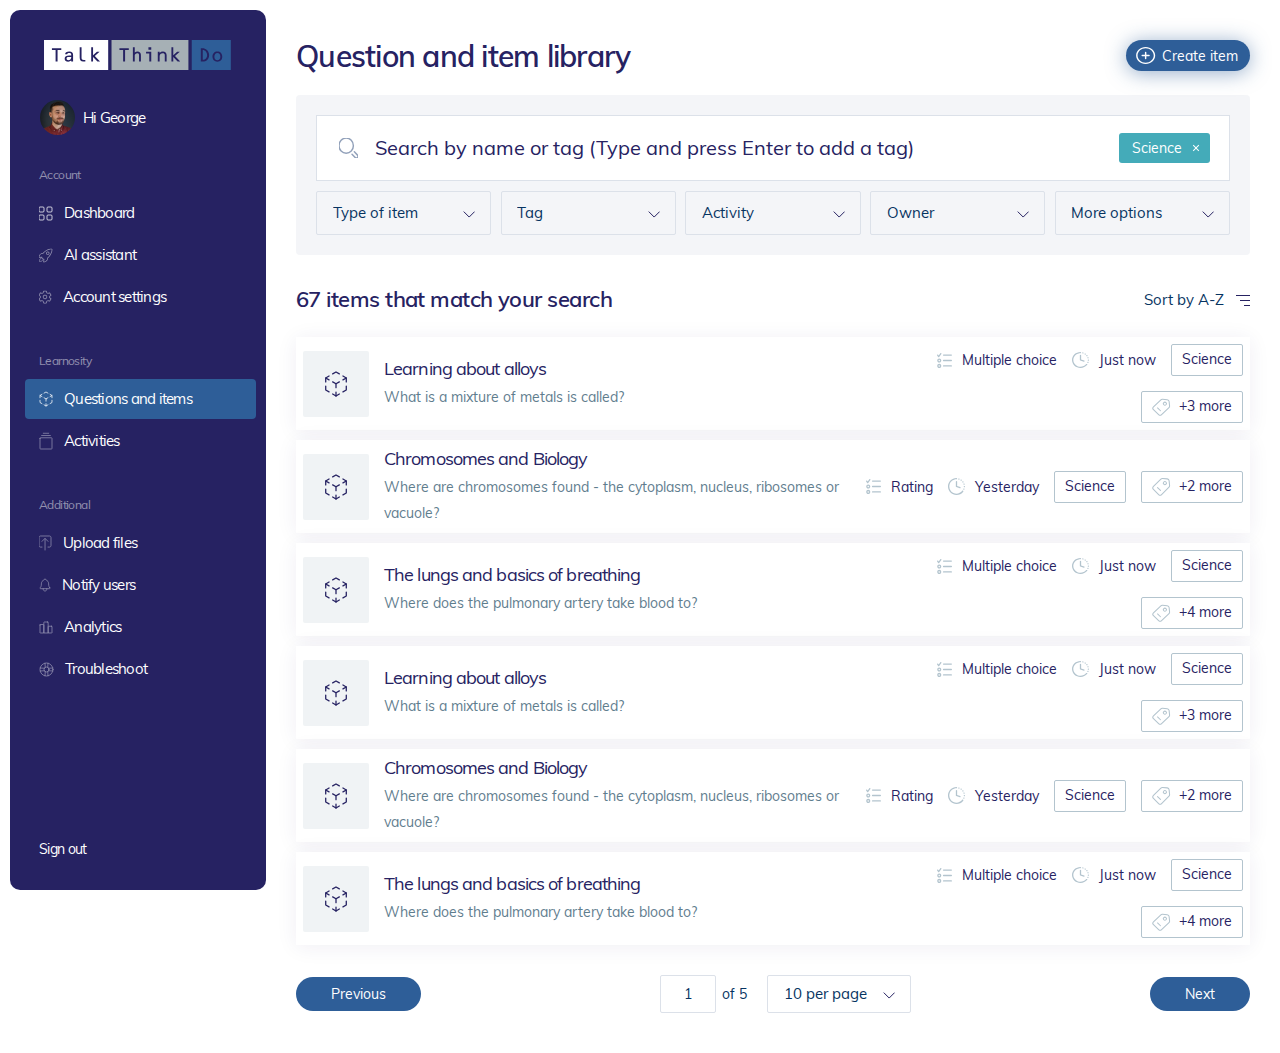
==== QuestionsAndItems.html @ f64b7ac0 "update" ====
<!DOCTYPE html>
<html lang="en">

<head>
  <meta charset="UTF-8">
  <meta name="viewport" content="width=device-width, initial-scale=1.0">
  <title>Talk Think Do</title>

  <link rel="apple-touch-icon" sizes="180x180" href="/img/logo-ttd-line.svg">
  <link rel="icon" type="image/png" sizes="192x192" href="/img/logo-ttd-line.svg">
  <link rel="icon" type="image/png" sizes="32x32" href="/img/logo-ttd-line.svg">
  <link rel="icon" type="image/png" sizes="96x96" href="/img/logo-ttd-line.svg">
  <link rel="icon" type="image/png" sizes="16x16" href="/img/logo-ttd-line.svg">

  <link rel="stylesheet" href="https://cdn.jsdelivr.net/npm/bootstrap-icons@1.11.1/font/bootstrap-icons.css">
  <link rel="stylesheet" href="/fonts/style.css">
  <link rel="stylesheet" href="/css/style.min.css">
</head>

<body>


  <!-- wrapper start  -->
  <div class="wrapper p-10px">
    <!-- flex body wrapper start  -->
    <div>
      <!-- main left items start  -->
      <div class=" w-64 bg-White fixed left-10px top-10px">
        <div class=" navWrapp bg-Primary text-White py-30px  px-15px rounded-10px z-50">
          <!-- logo start  -->
          <div class="logo mb-30px px-15px h-30px">
            <a href="index.html"><img src="/img/logo-ttd-line.svg" alt="logo" class="m-auto text-center w-188px"></a>
          </div>
          <!-- logo  end -->
          <!-- userPro start  -->
          <div class="userPro pb-30px px-15px">
            <a href="" class="flex items-start">
              <img src="/img/img-profile.png" alt="user" class="w-35px h-35px rounded-full self-center">
              <span class="flex-1 self-center ml-2 text-White text-xsm leading-5 tracking-tighter">
                <span>Hi George</span>
              </span>
            </a>
          </div>
          <!-- userPro end  -->
          <!-- common nav start  -->
          <div class="commonNav pb-14  overflow-y-auto -mr-[5px]" id="commonNav">
            <!-- nav single item start  -->
            <div class="pb-8 last:pb-0">
              <h4 class="commonNavTitle">Account</h4>
              <ul>
                <!-- single item start  -->
                <li>
                  <a href="index.html" class="commonNavItem  ">
                    <svg xmlns="http://www.w3.org/2000/svg" class="self-center" width="14" height="15"
                      viewBox="0 0 14 15" fill="none">
                      <g opacity="1">
                        <rect y="1" width="5" height="5" rx="1" stroke="white" stroke-width="0.75" />
                        <rect y="9" width="5" height="5" rx="1" stroke="white" stroke-width="0.75" />
                        <rect x="8" y="1" width="5" height="5" rx="1" stroke="white" stroke-width="0.75" />
                        <rect x="8" y="9" width="5" height="5" rx="1" stroke="white" stroke-width="0.75" />
                      </g>
                    </svg>
                    <span class="commonNavItemText">
                      Dashboard
                    </span>
                  </a>
                </li>
                <!-- single item start  -->
                <!-- single item start  -->
                <li>
                  <a href="" class="commonNavItem">
                    <svg xmlns="http://www.w3.org/2000/svg" width="14" height="15" viewBox="0 0 14 15" fill="none">
                      <g opacity="0.5">
                        <path
                          d="M12.9315 1.17614L12.5642 1.25219L12.566 1.25994L12.9315 1.17614ZM12.8284 1.07011L12.7392 1.43437L12.7424 1.43511L12.8284 1.07011ZM5.07411 4.26564L5.33829 4.53179L5.33929 4.53079L5.07411 4.26564ZM4.04002 5.48792L4.0062 5.8614C4.13945 5.87346 4.26903 5.81362 4.34625 5.70437L4.04002 5.48792ZM2.16872 5.7225L2.01867 5.37882L2.01768 5.37926L2.16872 5.7225ZM0.00366107 9.00872L-0.366361 8.94782L-0.366469 8.94849L0.00366107 9.00872ZM0.30992 9.334L0.348162 9.70705L0.350875 9.70676L0.30992 9.334ZM2.84343 9.05564L3.21841 9.0522C3.21744 8.94622 3.17167 8.8456 3.09241 8.77522C3.01316 8.70485 2.90783 8.67131 2.80247 8.68288L2.84343 9.05564ZM2.8778 9.628L3.25094 9.59045L3.2505 9.58653L2.8778 9.628ZM3.04343 9.97486L3.30871 9.70979L3.30715 9.70825L3.04343 9.97486ZM4.0244 10.9566L4.2912 10.6931L4.28967 10.6916L4.0244 10.9566ZM4.37128 11.1224L4.41288 10.7497L4.40866 10.7493L4.37128 11.1224ZM4.93974 11.1568L5.3125 11.1977C5.32405 11.0924 5.29052 10.9871 5.2202 10.9079C5.14987 10.8286 5.04932 10.7828 4.94339 10.7818L4.93974 11.1568ZM4.66191 13.6902L4.28914 13.6493L4.28881 13.6525L4.66191 13.6902ZM4.98661 13.9964L4.92709 13.6261L4.92675 13.6262L4.98661 13.9964ZM8.27014 11.833L8.61378 11.9831L8.61396 11.9827L8.27014 11.833ZM8.50765 9.9661L8.29153 9.65964C8.18256 9.73648 8.1226 9.86541 8.13403 9.99825L8.50765 9.9661ZM9.73237 8.93116L9.46783 8.66536L9.46625 8.66694L9.73237 8.93116ZM9.71987 6.17601L9.45462 5.91092L9.45431 5.91123L9.71987 6.17601ZM13.2987 1.1001C13.2583 0.905032 13.1085 0.750859 12.9144 0.70511L12.7424 1.43511C12.6523 1.4139 12.583 1.34244 12.5643 1.25218L13.2987 1.1001ZM12.9175 0.705865C12.4202 0.584122 11.7972 0.607402 11.1337 0.725267C10.4634 0.844325 9.72188 1.06534 8.97297 1.36527C7.47924 1.96349 5.91832 2.891 4.80894 4.00048L5.33929 4.53079C6.35903 3.51096 7.82553 2.63272 9.25181 2.06151C9.9629 1.77673 10.6545 1.57211 11.2648 1.46371C11.8818 1.35412 12.3869 1.34811 12.7392 1.43436L12.9175 0.705865ZM4.80993 3.99949C4.41504 4.39146 4.05497 4.81706 3.73379 5.27148L4.34625 5.70437C4.64234 5.28545 4.97427 4.89311 5.33829 4.53178L4.80993 3.99949ZM4.07384 5.11445C3.38206 5.05181 2.65603 5.10056 2.01867 5.37882L2.31877 6.06617C2.79895 5.85652 3.38545 5.80519 4.0062 5.8614L4.07384 5.11445ZM2.01768 5.37926C1.1259 5.77169 0.562373 6.47594 0.209099 7.16248C-0.143483 7.84767 -0.298857 8.53769 -0.366361 8.94782L0.373683 9.06962C0.434307 8.70129 0.572535 8.09536 0.875987 7.50564C1.17875 6.91727 1.63368 6.36765 2.31976 6.06573L2.01768 5.37926ZM-0.366469 8.94849C-0.399266 9.15001 -0.336469 9.35538 -0.196462 9.50408L0.349591 8.98996C0.369547 9.01115 0.378447 9.04036 0.373791 9.06896L-0.366469 8.94849ZM-0.196462 9.50408C-0.0564367 9.6528 0.144877 9.72788 0.348161 9.70704L0.271678 8.96095C0.300822 8.95797 0.329616 8.96874 0.349591 8.98996L-0.196462 9.50408ZM0.350875 9.70676L2.88438 9.4284L2.80247 8.68288L0.268964 8.96124L0.350875 9.70676ZM2.46844 9.05907C2.47031 9.26303 2.48255 9.46676 2.5051 9.66947L3.2505 9.58653C3.23076 9.40908 3.22005 9.23074 3.21841 9.0522L2.46844 9.05907ZM2.50469 9.66555C2.52664 9.88364 2.62387 10.0873 2.77972 10.2415L3.30715 9.70825C3.27532 9.67677 3.25541 9.63512 3.25092 9.59045L2.50469 9.66555ZM2.77816 10.2399L3.75912 11.2217L4.28967 10.6916L3.30871 9.7098L2.77816 10.2399ZM3.7576 11.2201C3.91177 11.3762 4.11558 11.4737 4.3339 11.4955L4.40866 10.7493C4.36422 10.7448 4.32267 10.725 4.2912 10.6931L3.7576 11.2201ZM4.32968 11.4951C4.53107 11.5176 4.73346 11.5298 4.93608 11.5318L4.94339 10.7818C4.76612 10.7801 4.58906 10.7694 4.41288 10.7497L4.32968 11.4951ZM4.56697 11.1159L4.28915 13.6493L5.03468 13.7311L5.3125 11.1977L4.56697 11.1159ZM4.28881 13.6525C4.26832 13.8553 4.3432 14.0563 4.49159 14.1962L5.00614 13.6506C5.02731 13.6705 5.03792 13.6991 5.03502 13.7279L4.28881 13.6525ZM4.49159 14.1962C4.63999 14.3361 4.84504 14.3992 5.04648 14.3666L4.92675 13.6262C4.95562 13.6215 4.98496 13.6306 5.00614 13.6506L4.49159 14.1962ZM5.04614 14.3666C5.45698 14.3006 6.14775 14.1458 6.83307 13.7933C7.51975 13.4401 8.22375 12.876 8.61378 11.9831L7.9265 11.6829C7.62682 12.3689 7.07813 12.8239 6.49001 13.1264C5.90053 13.4296 5.29439 13.5671 4.92709 13.6261L5.04614 14.3666ZM8.61396 11.9827C8.8917 11.3448 8.9405 10.6223 8.88127 9.93395L8.13403 9.99825C8.1873 10.6173 8.13609 11.2015 7.92632 11.6833L8.61396 11.9827ZM8.72377 10.2726C9.17923 9.95135 9.60576 9.59092 9.99848 9.19537L9.46625 8.66694C9.10433 9.03148 8.71125 9.36364 8.29153 9.65964L8.72377 10.2726ZM9.9969 9.19695C11.1096 8.08957 12.0367 6.55054 12.6347 5.06578C12.9344 4.32152 13.155 3.58207 13.2742 2.90726C13.3923 2.23777 13.4151 1.60714 13.297 1.09234L12.566 1.25994C12.6527 1.63792 12.645 2.15722 12.5356 2.77688C12.4271 3.39122 12.2231 4.08015 11.939 4.7856C11.3692 6.20025 10.4921 7.64594 9.46783 8.66536L9.9969 9.19695ZM8.09818 5.91092C7.82368 5.63625 7.74146 5.223 7.89004 4.86393L7.19703 4.57716C6.93257 5.21626 7.0788 5.9519 7.5677 6.44109L8.09818 5.91092ZM7.89004 4.86393C8.03861 4.50491 8.38852 4.27104 8.7764 4.27104V3.52104C8.0848 3.52104 7.46152 3.93802 7.19703 4.57716L7.89004 4.86393ZM8.7764 4.27104C9.16429 4.27104 9.5142 4.50491 9.66276 4.86393L10.3558 4.57716C10.0913 3.93802 9.46801 3.52104 8.7764 3.52104V4.27104ZM9.66276 4.86393C9.81135 5.223 9.72913 5.63625 9.45462 5.91092L9.98511 6.44109C10.474 5.9519 10.6202 5.21626 10.3558 4.57716L9.66276 4.86393ZM9.45431 5.91123C9.2746 6.09147 9.03069 6.19271 8.7764 6.19271V6.94271C9.23008 6.94271 9.66506 6.76209 9.98542 6.44078L9.45431 5.91123ZM8.7764 6.19271C8.52212 6.19271 8.27821 6.09147 8.09849 5.91123L7.56739 6.44078C7.88775 6.76209 8.32273 6.94271 8.7764 6.94271V6.19271Z"
                          fill="white" />
                        <path
                          d="M1.92629 10.5024C1.61475 10.5407 1.32493 10.6821 1.10283 10.904C0.552189 11.457 0.5 13.505 0.5 13.505C0.5 13.505 2.54756 13.4528 3.09851 12.901C3.3212 12.6791 3.46267 12.3886 3.50008 12.0763"
                          stroke="white" stroke-width="0.75" stroke-linecap="round" stroke-linejoin="round" />
                      </g>
                    </svg>
                    <span class="commonNavItemText">
                      AI assistant
                    </span>
                  </a>
                </li>
                <!-- single item start  -->
                <!-- single item start  -->
                <li>
                  <a href="" class="commonNavItem">
                    <svg xmlns="http://www.w3.org/2000/svg" width="13" height="14" viewBox="0 0 13 14" fill="none">
                      <g opacity="0.5">
                        <path
                          d="M7.83708 6.82364L8.21016 6.78574L8.21009 6.7851L7.83708 6.82364ZM10.6263 7L11.0013 7.00227V7H10.6263ZM10.5822 7.5829L10.2111 7.52869C10.1914 7.66355 10.2464 7.79848 10.3548 7.88111L10.5822 7.5829ZM11.8862 8.5771L12.1216 8.28499L12.1136 8.27889L11.8862 8.5771ZM11.9569 8.96262L11.6349 8.77033L11.6346 8.77096L11.9569 8.96262ZM10.7232 11.0374L11.0434 11.2327L11.0455 11.229L10.7232 11.0374ZM10.3442 11.1661L10.2075 11.5153L10.2142 11.5178L10.3442 11.1661ZM9.04911 10.6592L9.18579 10.31L9.18446 10.3094L9.04911 10.6592ZM8.61155 10.7082L8.82014 11.0199L8.82185 11.0187L8.61155 10.7082ZM7.99024 11.0598L7.8304 10.7206L7.83006 10.7207L7.99024 11.0598ZM7.73584 11.4002L8.10698 11.4538L8.10706 11.4533L7.73584 11.4002ZM7.54172 12.7429L7.91102 12.8093L7.91286 12.7966L7.54172 12.7429ZM7.23366 13L7.23366 13.3751L7.24138 13.3749L7.23366 13ZM4.76634 13L4.76003 13.375H4.76634V13ZM4.45799 12.7513L4.08685 12.805C4.08801 12.813 4.08944 12.821 4.09112 12.8289L4.45799 12.7513ZM4.26416 11.4106L4.63531 11.3569L4.63511 11.3556L4.26416 11.4106ZM4.00456 11.0679L3.84527 11.4074L3.84712 11.4083L4.00456 11.0679ZM3.38557 10.7155L3.59631 10.4053L3.59565 10.4049L3.38557 10.7155ZM2.94974 10.6676L2.81316 10.3183L2.81309 10.3184L2.94974 10.6676ZM1.65492 11.1742L1.78512 11.5259L1.79157 11.5234L1.65492 11.1742ZM1.27591 11.0458L0.953563 11.2375L0.955965 11.2414L1.27591 11.0458ZM0.0422502 8.97103L0.364576 8.77937L0.364045 8.77848L0.0422502 8.97103ZM0.112918 8.58551L-0.114662 8.28731L-0.122135 8.29332L0.112918 8.58551ZM1.21505 7.74439L1.44256 8.0425L1.44414 8.04128L1.21505 7.74439ZM1.38812 7.34963L1.01457 7.3828L1.01487 7.38589L1.38812 7.34963ZM1.38812 6.6529L1.7615 6.68773L1.7617 6.68543L1.38812 6.6529ZM1.21303 6.26206L0.985451 6.5601L0.985706 6.5603L1.21303 6.26206ZM0.111476 5.42093L-0.126791 5.71082L-0.116105 5.71898L0.111476 5.42093ZM0.0431155 5.03738L0.365106 5.2296L0.36544 5.22904L0.0431155 5.03738ZM1.27678 2.96262L0.956635 2.76729L0.954453 2.77096L1.27678 2.96262ZM1.65579 2.83393L1.7925 2.48466L1.7858 2.48218L1.65579 2.83393ZM2.95089 3.34084L2.81421 3.69005L2.81554 3.69056L2.95089 3.34084ZM3.38845 3.29178L3.17986 2.98014L3.17815 2.9813L3.38845 3.29178ZM4.00976 2.94019L4.1696 3.27942L4.16994 3.27925L4.00976 2.94019ZM4.26416 2.59981L3.89302 2.54616L3.89294 2.54668L4.26416 2.59981ZM4.45828 1.2571L4.08898 1.1907L4.08714 1.20345L4.45828 1.2571ZM4.76634 1L4.76634 0.624921L4.75862 0.625079L4.76634 1ZM7.23366 1L7.23997 0.625H7.23366V1ZM7.54201 1.24869L7.91315 1.19504C7.91199 1.187 7.91056 1.179 7.90888 1.17106L7.54201 1.24869ZM7.73584 2.58944L7.36469 2.6431L7.36489 2.64439L7.73584 2.58944ZM7.99544 2.93206L8.15473 2.59256L8.15288 2.59171L7.99544 2.93206ZM8.61443 3.28449L8.40369 3.59467L8.40435 3.59511L8.61443 3.28449ZM9.05026 3.33243L9.18684 3.68167L9.18691 3.68165L9.05026 3.33243ZM10.3451 2.82579L10.2149 2.47405L10.2084 2.47658L10.3451 2.82579ZM10.7241 2.95421L11.0464 2.76254L11.044 2.75861L10.7241 2.95421ZM11.9577 5.02897L11.6354 5.22063L11.636 5.22152L11.9577 5.02897ZM11.8871 5.41449L12.1147 5.71269L12.1221 5.70668L11.8871 5.41449ZM10.7849 6.25561L10.5574 5.9575L10.557 5.95788L10.7849 6.25561ZM10.6104 6.65037L10.9842 6.61972L10.9838 6.61499L10.6104 6.65037ZM6.21726 4.84102C5.29021 4.75202 4.39826 5.23821 3.99414 6.06847L4.6685 6.3967C4.93142 5.85653 5.52051 5.52758 6.14559 5.58758L6.21726 4.84102ZM3.99414 6.06847C3.58888 6.90107 3.76721 7.89029 4.43328 8.53773L4.95604 7.99993C4.51924 7.57535 4.40671 6.93453 4.6685 6.3967L3.99414 6.06847ZM4.43328 8.53773C5.09717 9.18305 6.10214 9.35088 6.94618 8.96271L6.63281 8.28132C6.067 8.54153 5.39502 8.42663 4.95604 7.99993L4.43328 8.53773ZM6.94618 8.96271C7.79213 8.57366 8.30352 7.70458 8.21016 6.78574L7.464 6.86155C7.52394 7.45144 7.19672 8.02198 6.63281 8.28132L6.94618 8.96271ZM8.21009 6.7851C8.10309 5.74954 7.26341 4.94315 6.21787 4.84107L6.14499 5.58752C6.85023 5.65638 7.39522 6.19593 7.46407 6.86219L8.21009 6.7851ZM10.2513 6.99773C10.2502 7.17539 10.2368 7.35277 10.2111 7.52869L10.9532 7.6371C10.984 7.4268 11 7.2147 11.0013 7.00227L10.2513 6.99773ZM10.3548 7.88111L11.6589 8.87532L12.1136 8.27889L10.8095 7.28468L10.3548 7.88111ZM11.6509 8.86911C11.6248 8.84807 11.6141 8.80516 11.6349 8.77033L12.2788 9.15491C12.4526 8.86401 12.3821 8.49509 12.1215 8.2851L11.6509 8.86911ZM11.6346 8.77096L10.4009 10.8457L11.0455 11.229L12.2792 9.15427L11.6346 8.77096ZM10.4031 10.8421C10.4215 10.8119 10.4521 10.8062 10.4742 10.8143L10.2142 11.5178C10.5197 11.6307 10.8702 11.5164 11.0433 11.2327L10.4031 10.8421ZM10.4809 10.8169L9.18579 10.31L8.91243 11.0084L10.2075 11.5153L10.4809 10.8169ZM9.18446 10.3094C8.92544 10.2092 8.63181 10.2416 8.40124 10.3977L8.82185 11.0187C8.8475 11.0013 8.88264 10.9968 8.91376 11.0089L9.18446 10.3094ZM8.40295 10.3966C8.2209 10.5185 8.0295 10.6268 7.8304 10.7206L8.15008 11.399C8.38289 11.2893 8.60689 11.1626 8.82014 11.0199L8.40295 10.3966ZM7.83006 10.7207C7.5814 10.8382 7.40408 11.0714 7.36462 11.3471L8.10706 11.4533C8.10985 11.4338 8.12334 11.4117 8.15043 11.3989L7.83006 10.7207ZM7.3647 11.3465L7.17058 12.6892L7.91286 12.7966L8.10698 11.4538L7.3647 11.3465ZM7.17264 12.6765C7.17923 12.6399 7.2074 12.6255 7.22595 12.6251L7.24138 13.3749C7.56532 13.3683 7.85162 13.1384 7.9108 12.8093L7.17264 12.6765ZM7.23366 12.625H4.76634V13.375H7.23366V12.625ZM4.77264 12.6251C4.79048 12.6254 4.81748 12.6387 4.82487 12.6737L4.09112 12.8289C4.15896 13.1495 4.4422 13.3696 4.76003 13.3749L4.77264 12.6251ZM4.82914 12.6977L4.6353 11.3569L3.89302 11.4642L4.08685 12.805L4.82914 12.6977ZM4.63511 11.3556C4.59398 11.0779 4.41361 10.844 4.16201 10.7276L3.84712 11.4083C3.87563 11.4215 3.89013 11.4447 3.89321 11.4655L4.63511 11.3556ZM4.16385 10.7285C3.96599 10.6356 3.7762 10.5276 3.59631 10.4053L3.17483 11.0257C3.38755 11.1702 3.61176 11.2979 3.84528 11.4074L4.16385 10.7285ZM3.59565 10.4049C3.36516 10.249 3.07162 10.2173 2.81316 10.3183L3.08631 11.0168C3.11647 11.005 3.15062 11.0093 3.17549 11.0261L3.59565 10.4049ZM2.81309 10.3184L1.51828 10.825L1.79157 11.5234L3.08638 11.0168L2.81309 10.3184ZM1.52475 10.8225C1.54682 10.8144 1.57743 10.82 1.59586 10.8502L0.955965 11.2414C1.12926 11.5249 1.47972 11.6389 1.7851 11.5259L1.52475 10.8225ZM1.59824 10.8541L0.364575 8.77937L-0.280075 9.16268L0.953588 11.2374L1.59824 10.8541ZM0.364045 8.77848C0.38497 8.81346 0.374228 8.85658 0.347972 8.8777L-0.122135 8.29332C-0.383131 8.50328 -0.453661 8.87257 -0.279544 9.16357L0.364045 8.77848ZM0.340424 8.88362L1.44256 8.0425L0.987546 7.44629L-0.114588 8.28741L0.340424 8.88362ZM1.44414 8.04128C1.66682 7.86946 1.78883 7.59611 1.76136 7.31336L1.01487 7.38589C1.01686 7.40629 1.00864 7.43001 0.985966 7.4475L1.44414 8.04128ZM1.76165 7.31645C1.752 7.20789 1.74639 7.10261 1.74639 6.99916H0.996387C0.996387 7.12954 1.00346 7.25753 1.01459 7.3828L1.76165 7.31645ZM1.74639 6.99916C1.74639 6.89526 1.75177 6.79201 1.76149 6.68773L1.01474 6.61806C1.00312 6.74257 0.996387 6.86923 0.996387 6.99916H1.74639ZM1.7617 6.68543C1.78621 6.40402 1.66275 6.13333 1.44036 5.96381L0.985706 6.5603C1.00808 6.57735 1.01626 6.6005 1.01453 6.62037L1.7617 6.68543ZM1.44061 5.96401L0.339057 5.12289L-0.116105 5.71898L0.985451 6.5601L1.44061 5.96401ZM0.349591 5.13123C0.375418 5.15246 0.385706 5.19509 0.365105 5.2296L-0.278874 4.84517C-0.451175 5.13379 -0.383269 5.4997 -0.126638 5.71064L0.349591 5.13123ZM0.36544 5.22904L1.5991 3.15427L0.954453 2.77096L-0.279209 4.84573L0.36544 5.22904ZM1.5969 3.15793C1.57848 3.18812 1.54785 3.19383 1.52578 3.18567L1.7858 2.48218C1.48028 2.36926 1.12976 2.48358 0.956656 2.7673L1.5969 3.15793ZM1.51911 3.18313L2.81421 3.69004L3.08757 2.99164L1.79247 2.48472L1.51911 3.18313ZM2.81554 3.69056C3.07456 3.79081 3.36819 3.75844 3.59876 3.60225L3.17815 2.9813C3.1525 2.99867 3.11736 3.00316 3.08624 2.99112L2.81554 3.69056ZM3.59705 3.60341C3.7791 3.48154 3.9705 3.37323 4.1696 3.27942L3.84992 2.60096C3.61711 2.71065 3.39311 2.8374 3.17986 2.98014L3.59705 3.60341ZM4.16994 3.27925C4.4186 3.16178 4.59592 2.92862 4.63538 2.65294L3.89294 2.54668C3.89015 2.56618 3.87666 2.58832 3.84957 2.60112L4.16994 3.27925ZM4.6353 2.65347L4.82942 1.31076L4.08714 1.20345L3.89302 2.54616L4.6353 2.65347ZM4.82736 1.32346C4.82077 1.36012 4.7926 1.37454 4.77405 1.37492L4.75862 0.625079C4.43468 0.631747 4.14838 0.861608 4.0892 1.19074L4.82736 1.32346ZM4.76634 1.375H7.23366V0.625H4.76634V1.375ZM7.22736 1.37495C7.20952 1.37465 7.18252 1.36125 7.17513 1.32632L7.90888 1.17106C7.84104 0.850463 7.5578 0.630398 7.23997 0.625053L7.22736 1.37495ZM7.17086 1.30235L7.3647 2.6431L8.10698 2.53578L7.91315 1.19504L7.17086 1.30235ZM7.36489 2.64439C7.40602 2.92208 7.58639 3.15601 7.83799 3.2724L8.15288 2.59171C8.12437 2.57852 8.10987 2.55527 8.10679 2.53449L7.36489 2.64439ZM7.83615 3.27154C8.03401 3.36438 8.2238 3.47245 8.40369 3.59467L8.82517 2.9743C8.61245 2.82978 8.38824 2.70213 8.15472 2.59257L7.83615 3.27154ZM8.40435 3.59511C8.63484 3.751 8.92839 3.78275 9.18684 3.68167L8.91369 2.98319C8.88353 2.99498 8.84938 2.99068 8.82451 2.97386L8.40435 3.59511ZM9.18691 3.68165L10.4817 3.17501L10.2084 2.47658L8.91362 2.98321L9.18691 3.68165ZM10.4753 3.17748C10.4532 3.18564 10.4226 3.17995 10.4041 3.1498L11.044 2.75861C10.8707 2.47514 10.5203 2.36108 10.2149 2.47411L10.4753 3.17748ZM10.4018 3.14586L11.6354 5.22063L12.2801 4.83732L11.0464 2.76255L10.4018 3.14586ZM11.636 5.22152C11.615 5.18655 11.6258 5.14342 11.652 5.1223L12.1221 5.70668C12.3831 5.49672 12.4537 5.12742 12.2795 4.83643L11.636 5.22152ZM11.6596 5.11638L10.5574 5.9575L11.0125 6.55371L12.1146 5.71259L11.6596 5.11638ZM10.557 5.95788C10.3333 6.12912 10.2103 6.40253 10.2371 6.68576L10.9838 6.61499C10.9818 6.59456 10.9901 6.5708 11.0129 6.55334L10.557 5.95788ZM10.2367 6.68102C10.2457 6.79051 10.2513 6.89639 10.2513 7H11.0013C11.0013 6.86978 10.9942 6.74239 10.9842 6.61973L10.2367 6.68102Z"
                          fill="white" />
                      </g>
                    </svg>
                    <span class="commonNavItemText">
                      Account settings
                    </span>
                  </a>
                </li>
                <!-- single item start  -->

              </ul>
            </div>
            <!-- nav single item end -->
            <!-- nav single item start  -->
            <div class="pb-8 last:pb-0">
              <h4 class="commonNavTitle">Learnosity</h4>
              <ul>
                <!-- single item start  -->
                <li>
                  <a href="QuestionsAndItems.html" class="commonNavItem active">
                    <svg xmlns="http://www.w3.org/2000/svg" width="14" height="16" viewBox="0 0 14 16" fill="none">
                      <g opacity="0.5">
                        <path d="M2.95 3.32495L1 4.48741V6.76177" stroke="white" stroke-width="0.75"
                          stroke-linecap="round" stroke-linejoin="round" />
                        <path d="M1 9.23828V11.5126L2.95 12.6246" stroke="white" stroke-width="0.75"
                          stroke-linecap="round" stroke-linejoin="round" />
                        <path d="M5.0498 13.8376L6.9998 15.0001L8.9498 13.8376" stroke="white" stroke-width="0.75"
                          stroke-linecap="round" stroke-linejoin="round" />
                        <path d="M11.0498 12.6246L12.9998 11.5126V9.23828" stroke="white" stroke-width="0.75"
                          stroke-linecap="round" stroke-linejoin="round" />
                        <path d="M12.9998 6.76177V4.48741L11.0498 3.32495" stroke="white" stroke-width="0.75"
                          stroke-linecap="round" stroke-linejoin="round" />
                        <path d="M8.9498 2.11191L6.9998 1L5.0498 2.11191" stroke="white" stroke-width="0.75"
                          stroke-linecap="round" stroke-linejoin="round" />
                        <path d="M7 15V12.7256" stroke="white" stroke-width="0.75" stroke-linecap="round"
                          stroke-linejoin="round" />
                        <path d="M7 10.148V7.87363L8.95 6.76172" stroke="white" stroke-width="0.75"
                          stroke-linecap="round" stroke-linejoin="round" />
                        <path d="M11.0498 5.59922L12.9998 4.4873" stroke="white" stroke-width="0.75"
                          stroke-linecap="round" stroke-linejoin="round" />
                        <path d="M6.9998 7.87363L5.0498 6.76172" stroke="white" stroke-width="0.75"
                          stroke-linecap="round" stroke-linejoin="round" />
                        <path d="M2.95 5.59922L1 4.4873" stroke="white" stroke-width="0.75" stroke-linecap="round"
                          stroke-linejoin="round" />
                      </g>
                    </svg>
                    <span class="commonNavItemText">
                      Questions and items
                    </span>
                  </a>
                </li>
                <!-- single item start  -->
                <!-- single item start  -->
                <li>
                  <a href="" class="commonNavItem">
                    <svg xmlns="http://www.w3.org/2000/svg" width="14" height="18" viewBox="0 0 14 18" fill="none">
                      <g opacity="0.5">
                        <path d="M4.27246 1.2807H9.72701" stroke="white" stroke-width="0.75" stroke-linecap="round" />
                        <path d="M2.63672 3.52631H11.364" stroke="white" stroke-width="0.75" stroke-linecap="round" />
                        <path fill-rule="evenodd" clip-rule="evenodd"
                          d="M1 6.31743C1 6.01618 1.24421 5.77197 1.54545 5.77197H12.4545C12.7558 5.77197 13 6.01618 13 6.31743V16.4546C13 16.7558 12.7558 17 12.4545 17H1.54545C1.24421 17 1 16.7558 1 16.4546L1 6.31743Z"
                          stroke="white" stroke-width="0.75" stroke-linecap="round" />
                      </g>
                    </svg>
                    <span class="commonNavItemText">
                      Activities
                    </span>
                  </a>
                </li>
                <!-- single item start  -->


              </ul>
            </div>
            <!-- nav single item end -->
            <!-- nav single item start  -->
            <div class="pb-8 last:pb-0">
              <h4 class="commonNavTitle">Additional</h4>
              <ul>
                <!-- single item start  -->
                <li>
                  <a href="" class="commonNavItem">
                    <svg xmlns="http://www.w3.org/2000/svg" width="13" height="16" viewBox="0 0 13 16" fill="none">
                      <g opacity="0.5">
                        <path
                          d="M3 12.0769H1.5C0.671573 12.0769 0 11.3881 0 10.5384L0 2.53844C0 1.68877 0.671573 0.999981 1.5 0.999981H10.5C11.3284 0.999981 12 1.68877 12 2.53844V10.5384C12 11.3881 11.3284 12.0769 10.5 12.0769H9"
                          stroke="white" stroke-width="0.75" stroke-linecap="round" stroke-linejoin="round" />
                        <path d="M9 6.38452L6 3.3076L3 6.38452" stroke="white" stroke-width="0.75"
                          stroke-linecap="round" stroke-linejoin="round" />
                        <path d="M6.03145 15L6.03145 3.92308" stroke="white" stroke-width="0.75" stroke-linecap="round"
                          stroke-linejoin="round" />
                      </g>
                    </svg>
                    <span class="commonNavItemText">
                      Upload files
                    </span>
                  </a>
                </li>
                <!-- single item start  -->
                <!-- single item start  -->
                <li>
                  <a href="" class="commonNavItem">
                    <svg xmlns="http://www.w3.org/2000/svg" width="12" height="14" viewBox="0 0 12 14" fill="none">
                      <g opacity="0.5">
                        <path fill-rule="evenodd" clip-rule="evenodd"
                          d="M10.8735 9.75279C10.1446 8.84615 9.62993 8.38462 9.62993 5.8851C9.62993 3.59615 8.47977 2.78067 7.53313 2.38462C7.40738 2.33212 7.28902 2.21154 7.2507 2.08029C7.08465 1.50596 6.61913 1 6.00034 1C5.38155 1 4.91575 1.50625 4.7514 2.08087C4.71308 2.21356 4.59471 2.33212 4.46897 2.38462C3.52119 2.78125 2.37217 3.59385 2.37217 5.8851C2.37075 8.38462 1.85613 8.84615 1.1272 9.75279C0.825182 10.1284 1.08973 10.6923 1.61798 10.6923H10.3855C10.9109 10.6923 11.1738 10.1266 10.8735 9.75279Z"
                          stroke="white" stroke-width="0.75" stroke-linecap="round" stroke-linejoin="round" />
                        <path
                          d="M7.81688 10.6924V11.1539C7.81688 12.1735 7.00354 13.0001 6.00024 13.0001C4.99693 13.0001 4.18359 12.1735 4.18359 11.1539V10.6924"
                          stroke="white" stroke-width="0.75" stroke-linecap="round" stroke-linejoin="round" />
                      </g>
                    </svg>
                    <span class="commonNavItemText">
                      Notify users
                    </span>
                  </a>
                </li>
                <!-- single item start  -->
                <!-- single item start  -->
                <li>
                  <a href="" class="commonNavItem">
                    <svg xmlns="http://www.w3.org/2000/svg" width="14" height="13" viewBox="0 0 14 13" fill="none">
                      <g opacity="0.5">
                        <path fill-rule="evenodd" clip-rule="evenodd"
                          d="M1 3.96165V11.7886C1 11.9054 1.09594 12.0001 1.21429 12.0001H4.85714V3.96165C4.85714 3.72799 4.66526 3.53857 4.42857 3.53857H1.42857C1.19188 3.53857 1 3.72799 1 3.96165Z"
                          stroke="white" stroke-width="0.75" stroke-linecap="round" stroke-linejoin="round" />
                        <path fill-rule="evenodd" clip-rule="evenodd"
                          d="M8.71456 1H5.28599C5.0493 1 4.85742 1.18942 4.85742 1.42308V12H9.14314V1.42308C9.14314 1.18942 8.95126 1 8.71456 1Z"
                          stroke="white" stroke-width="0.75" stroke-linecap="round" stroke-linejoin="round" />
                        <path fill-rule="evenodd" clip-rule="evenodd"
                          d="M12.5711 5.23071H9.57115C9.33446 5.23071 9.14258 5.42013 9.14258 5.65379V11.9999H12.7854C12.9038 11.9999 12.9997 11.9052 12.9997 11.7884V5.65379C12.9997 5.42013 12.8078 5.23071 12.5711 5.23071Z"
                          stroke="white" stroke-width="0.75" stroke-linecap="round" stroke-linejoin="round" />
                      </g>
                    </svg>
                    <span class="commonNavItemText">
                      Analytics
                    </span>
                  </a>
                </li>
                <!-- single item start  -->


                <!-- single item start  -->
                <li>
                  <a href="" class="commonNavItem">
                    <svg xmlns="http://www.w3.org/2000/svg" width="15" height="15" viewBox="0 0 15 15" fill="none">
                      <g opacity="0.5">
                        <circle cx="7.5" cy="7.5" r="6.5" stroke="white" stroke-width="0.75" stroke-linecap="round"
                          stroke-linejoin="round" />
                        <circle cx="7.5" cy="7.5" r="2.5" stroke="white" stroke-width="0.75" stroke-linecap="round"
                          stroke-linejoin="round" />
                        <path d="M6 1.1875L6.25 5.3125" stroke="white" stroke-width="0.75" stroke-linecap="round"
                          stroke-linejoin="round" />
                        <path d="M8.75 5.3125L9 1.1875" stroke="white" stroke-width="0.75" stroke-linecap="round"
                          stroke-linejoin="round" />
                        <path d="M6 13.8125L6.25 9.6875" stroke="white" stroke-width="0.75" stroke-linecap="round"
                          stroke-linejoin="round" />
                        <path d="M8.75 9.6875L9 13.8125" stroke="white" stroke-width="0.75" stroke-linecap="round"
                          stroke-linejoin="round" />
                        <path d="M13.8125 6L9.6875 6.25" stroke="white" stroke-width="0.75" stroke-linecap="round"
                          stroke-linejoin="round" />
                        <path d="M9.6875 8.75L13.8125 9" stroke="white" stroke-width="0.75" stroke-linecap="round"
                          stroke-linejoin="round" />
                        <path d="M1.1875 6L5.3125 6.25" stroke="white" stroke-width="0.75" stroke-linecap="round"
                          stroke-linejoin="round" />
                        <path d="M5.3125 8.75L1.1875 9" stroke="white" stroke-width="0.75" stroke-linecap="round"
                          stroke-linejoin="round" />
                      </g>
                    </svg>
                    <span class="commonNavItemText">
                      Troubleshoot
                    </span>
                  </a>
                </li>
                <!-- single item start  -->


              </ul>
            </div>
            <!-- nav single item end -->


          </div>
          <!-- common nav end -->
          <!-- Sign out start  -->
          <div class="signOut pt-4 pl-14px">
            <button type="button" class="bg-none p-0 m-0 text-sm tracking-tighter">Sign out</button>
          </div>
          <!-- Sign out end -->
        </div>
      </div>
      <!-- main left items end -->
      <!-- main right items start  -->
      <div class=" w-full pl-64">
        <div class="py-30px pl-30px pr-5">

          <!-- Recent Questions and items start  -->
          <div>
            <!-- top item start  -->
            <div class="flex justify-between items-center flex-wrap pb-6">
              <h4 class="text-3xl self-center text-Primary font-semibold leading-7 tracking-tight">Question and item
                library</h4>
              <button type="button"
                class="self-center  bg-Secondary shadow-[0_2px_20px_0_rgba(46,94,152,0.5)] rounded-[18px] pl-10px pr-3 py-[2.5px] text-sm leading-[26px] text-White flex gap-[6px]">
                <svg xmlns="http://www.w3.org/2000/svg" width="20" class="self-center" height="17" viewBox="0 0 20 17"
                  fill="none">
                  <path fill-rule="evenodd" clip-rule="evenodd"
                    d="M0.103516 8.5C0.103516 13.1944 4.37582 17 9.64597 17C14.9136 16.9946 19.1824 13.1922 19.1884 8.5C19.1884 3.80558 14.9161 0 9.64597 0C4.37582 0 0.103516 3.80558 0.103516 8.5ZM1.57159 8.5C1.57159 4.5278 5.18661 1.30769 9.64597 1.30769C14.1033 1.31202 17.7155 4.52959 17.7204 8.5C17.7204 12.4722 14.1053 15.6923 9.64597 15.6923C5.18661 15.6923 1.57159 12.4722 1.57159 8.5ZM9.63643 12.204C9.23103 12.204 8.90239 11.9113 8.90239 11.5502V9.15385H6.21289C5.80749 9.15385 5.47885 8.86111 5.47885 8.5C5.47885 8.13889 5.80749 7.84615 6.21289 7.84615H8.90239V5.44981C8.90239 5.0887 9.23103 4.79596 9.63643 4.79596C10.0418 4.79596 10.3705 5.0887 10.3705 5.44981V7.84615H13.06C13.4654 7.84615 13.794 8.13889 13.794 8.5C13.794 8.86111 13.4654 9.15385 13.06 9.15385H10.3705V11.5502C10.3705 11.9113 10.0418 12.204 9.63643 12.204Z"
                    fill="white" />
                </svg>
                <span class="self-center">Create item</span></button>
            </div>
            <!-- top item end  -->
            <!-- search by name or tag start -->
            <div class="bg-color1 p-5 rounded ">
              <div class="relative">
                <input id="tagInput"
                  class=" border border-[#DCE1E9] border-solid w-full py-5 px-[57.5px] text-Primary bg-White text-xl leading-6 placeholder:text-Primary focus:outline-none focus:border-Primary focus:ring-Primary focus:ring-1"
                  type="text" placeholder="Search by name or tag (Type and press Enter to add a tag)">
                <div id="tagContainer" class="absolute right-5 top-[18px] flex justify-end flex-wrap gap-1">
                  <div class="tag">Science</div>
                </div>
                <button id="submitButton" class=" absolute left-[22.5px] top-1/2 -translate-y-1/2"><img
                    src="/img/ico-search.svg" alt="img"></button>
              </div>
              <!-- more select item start  -->
              <div class="grid grid-cols-5 gap-[9.5px] mt-10px">
                <!-- single item start  -->
                <div class="relative slectArrow">
                  <select
                    class=" border border-[#DCE1E9] border-solid w-full py-[11px] px-[15.5px] text-[#063361] text-[15px] leading-5 placeholder:text-[#063361] focus:outline-none focus:border-Primary focus:ring-Primary focus:ring-0 rounded-sm bg-transparent">
                    <option selected>Type of item</option>
                    <option value="1">One</option>
                    <option value="2">Two</option>
                    <option value="3">Three</option>
                    <option value="4">Four</option>
                    <option value="5">Five</option>
                    <option value="6">Six</option>
                    <option value="7">Seven</option>
                    <option value="8">Eight</option>
                  </select>
                </div>
                <!-- single item end -->

                <!-- single item start  -->
                <div class="relative slectArrow">
                  <select
                    class=" border border-[#DCE1E9] border-solid w-full py-[11px] px-[15.5px] text-[#063361] text-[15px] leading-5 placeholder:text-[#063361] focus:outline-none focus:border-Primary focus:ring-Primary focus:ring-0 rounded-sm bg-transparent">
                    <option selected>Tag</option>
                    <option value="1">One</option>
                    <option value="2">Two</option>
                    <option value="3">Three</option>
                    <option value="4">Four</option>
                    <option value="5">Five</option>
                    <option value="6">Six</option>
                    <option value="7">Seven</option>
                    <option value="8">Eight</option>
                  </select>
                </div>
                <!-- single item end -->
                <!-- single item start  -->
                <div class="relative slectArrow">
                  <select
                    class=" border border-[#DCE1E9] border-solid w-full py-[11px] px-[15.5px] text-[#063361] text-[15px] leading-5 placeholder:text-[#063361] focus:outline-none focus:border-Primary focus:ring-Primary focus:ring-0 rounded-sm bg-transparent">
                    <option selected>Activity</option>
                    <option value="1">One</option>
                    <option value="2">Two</option>
                    <option value="3">Three</option>
                    <option value="4">Four</option>
                    <option value="5">Five</option>
                    <option value="6">Six</option>
                    <option value="7">Seven</option>
                    <option value="8">Eight</option>
                  </select>
                </div>
                <!-- single item end -->
                <!-- single item start  -->
                <div class="relative slectArrow">
                  <select
                    class=" border border-[#DCE1E9] border-solid w-full py-[11px] px-[15.5px] text-[#063361] text-[15px] leading-5 placeholder:text-[#063361] focus:outline-none focus:border-Primary focus:ring-Primary focus:ring-0 rounded-sm bg-transparent">
                    <option selected>Owner</option>
                    <option value="1">One</option>
                    <option value="2">Two</option>
                    <option value="3">Three</option>
                    <option value="4">Four</option>
                    <option value="5">Five</option>
                    <option value="6">Six</option>
                    <option value="7">Seven</option>
                    <option value="8">Eight</option>
                  </select>
                </div>
                <!-- single item end -->
                <!-- single item start  -->
                <div class="relative slectArrow">
                  <select
                    class=" border border-[#DCE1E9] border-solid w-full py-[11px] px-[15.5px] text-[#063361] text-[15px] leading-5 placeholder:text-[#063361] focus:outline-none focus:border-Primary focus:ring-Primary focus:ring-0 rounded-sm bg-transparent">
                    <option selected>More options</option>
                    <option value="1">One</option>
                    <option value="2">Two</option>
                    <option value="3">Three</option>
                    <option value="4">Four</option>
                    <option value="5">Five</option>
                    <option value="6">Six</option>
                    <option value="7">Seven</option>
                    <option value="8">Eight</option>
                  </select>
                </div>
                <!-- single item end -->

              </div>
              <!-- more select item end  -->
            </div>
            <!-- search by name or tag  end-->


            <!-- 67 items that match your search start  -->
            <div class="flex justify-between flex-wrap pt-30px">
              <h4 class="text-22px leading-7 tracking-tight text-Primary self-center font-semibold">67 items that match
                your search
              </h4>
              <div class="relative inline-block text-left self-center">
                <div>
                  <button type="button" class="inline-flex w-full justify-center text-[15px] text-[#063361] leading-5"
                    id="menu-button" aria-expanded="true" aria-haspopup="true">
                    <span class="self-center">Sort by A-Z</span>
                    <svg xmlns="http://www.w3.org/2000/svg" class="self-center ml-3" width="14" height="11"
                      viewBox="0 0 14 11" fill="none">
                      <path fill-rule="evenodd" clip-rule="evenodd" d="M14 0H0V1H14V0ZM14 5H4V6H14V5ZM8 10H14V11H8V10Z"
                        fill="#262262" />
                    </svg>
                  </button>
                </div>


                <div
                  class="absolute right-0 z-10 mt-2 w-36 origin-top-right rounded-md bg-white shadow-lg ring-1 ring-Primary ring-opacity-5 focus:outline-none hidden bg-White"
                  role="menu" aria-orientation="vertical" aria-labelledby="menu-button" tabindex="-1" id="menu-1">
                  <div class="py-1" role="none">

                    <!-- Active: "bg-gray-100 text-gray-900", Not Active: "text-gray-700" -->
                    <a href="#" class="text-gray-700 block px-4 py-2 text-sm" role="menuitem" tabindex="-1"
                      id="menu-item-0">High to Low</a>
                    <a href="#" class="text-gray-700 block px-4 py-2 text-sm" role="menuitem" tabindex="-1"
                      id="menu-item-1">Low to High</a>

                  </div>
                </div>
              </div>

            </div>
            <!-- 67 items that match your search end  -->
            <!-- single item wrapp start  -->
            <div class="pt-6">

              <!-- single item start  -->
              <a href=""
                class="grid grid-cols-12 p-[7px] bg-White shadow-[0_2px_20px_0_rgba(38,34,98,0.07)] mb-10px last:mb-0">
                <!-- left item start  -->
                <span class="col-span-7 self-center">
                  <span class="flex items-start ">
                    <span
                      class="bg-ButtonBorderColorOp2 w-66px h-66px rounded-sm text-White flex justify-center items-center text-2xl self-center">
                      <svg xmlns="http://www.w3.org/2000/svg" width="24" height="28" viewBox="0 0 14 16" fill="none">
                        <path d="M2.95 3.32495L1 4.48741V6.76177" stroke="#262262" stroke-width="0.75"
                          stroke-linecap="round" stroke-linejoin="round" />
                        <path d="M1 9.23828V11.5126L2.95 12.6246" stroke="#262262" stroke-width="0.75"
                          stroke-linecap="round" stroke-linejoin="round" />
                        <path d="M5.0498 13.8376L6.9998 15.0001L8.9498 13.8376" stroke="#262262" stroke-width="0.75"
                          stroke-linecap="round" stroke-linejoin="round" />
                        <path d="M11.0498 12.6246L12.9998 11.5126V9.23828" stroke="#262262" stroke-width="0.75"
                          stroke-linecap="round" stroke-linejoin="round" />
                        <path d="M12.9998 6.76177V4.48741L11.0498 3.32495" stroke="#262262" stroke-width="0.75"
                          stroke-linecap="round" stroke-linejoin="round" />
                        <path d="M8.9498 2.11191L6.9998 1L5.0498 2.11191" stroke="#262262" stroke-width="0.75"
                          stroke-linecap="round" stroke-linejoin="round" />
                        <path d="M7 15V12.7256" stroke="#262262" stroke-width="0.75" stroke-linecap="round"
                          stroke-linejoin="round" />
                        <path d="M7 10.148V7.87363L8.95 6.76172" stroke="#262262" stroke-width="0.75"
                          stroke-linecap="round" stroke-linejoin="round" />
                        <path d="M11.0498 5.59922L12.9998 4.4873" stroke="#262262" stroke-width="0.75"
                          stroke-linecap="round" stroke-linejoin="round" />
                        <path d="M6.9998 7.87363L5.0498 6.76172" stroke="#262262" stroke-width="0.75"
                          stroke-linecap="round" stroke-linejoin="round" />
                        <path d="M2.95 5.59922L1 4.4873" stroke="#262262" stroke-width="0.75" stroke-linecap="round"
                          stroke-linejoin="round" />
                      </svg>
                    </span>
                    <span class="flex-1 ml-15px self-center">
                      <span class="block text-Primary text-lg leading-6 tracking-tighter mb-[3px]">Learning about
                        alloys</span>
                      <span class="block text-colorP text-sm leading-[26px]">What is a mixture of metals is
                        called?</span>
                    </span>
                  </span>
                </span>
                <!-- left item end -->
                <!-- right item start  -->
                <span class="col-span-5 self-center">
                  <!-- single tiem start  -->
                  <span class="flex justify-end gap-15px flex-wrap">
                    <!-- inner single item start  -->
                    <span class="flex flex-wrap gap-10px  text-Primary text-sm leading-[26px]">
                      <img src="img/ico-type.svg" alt="img" class="self-center">
                      <span class="self-center">Multiple
                        choice</span></span>
                    <!-- inner single item end -->
                    <!-- inner single item start  -->
                    <span class="flex flex-wrap gap-10px  text-Primary text-sm leading-[26px]"><img
                        src="img/ico-clock.svg" alt="img" class="self-center"> <span class="self-center">Just
                        now</span></span>
                    <!-- inner single item end -->
                    <!-- inner single item start  -->
                    <span
                      class="flex flex-wrap gap-10px  text-Primary text-sm leading-[26px] border border-ButtonBorderColor border-solid px-10px pt-[1px] pb-[3px] rounded-sm">
                      <span class="self-center">Science</span></span>
                    <!-- inner single item end -->
                    <!-- inner single item start  -->
                    <span
                      class="flex flex-wrap gap-[6.5px]  text-Primary text-sm leading-[26px] border border-ButtonBorderColor border-solid px-10px pt-[1px] pb-[3px] rounded-sm">
                      <img src="img/ico-tag.svg" alt="img" class="self-center">
                      <span class="self-center">+3 more</span></span>
                    <!-- inner single item end -->
                  </span>
                  <!-- single tiem end  -->
                </span>
                <!-- single tiem end  -->
              </a>
              <!-- single item end -->

              <!-- single item start  -->
              <a href=""
                class="grid grid-cols-12 p-[7px] bg-White shadow-[0_2px_20px_0_rgba(38,34,98,0.07)] mb-10px last:mb-0">
                <!-- left item start  -->
                <span class="col-span-7 self-center">
                  <span class="flex items-start ">
                    <span
                      class="bg-ButtonBorderColorOp2 w-66px h-66px rounded-sm text-White flex justify-center items-center text-2xl self-center">
                      <svg xmlns="http://www.w3.org/2000/svg" width="24" height="28" viewBox="0 0 14 16" fill="none">
                        <path d="M2.95 3.32495L1 4.48741V6.76177" stroke="#262262" stroke-width="0.75"
                          stroke-linecap="round" stroke-linejoin="round" />
                        <path d="M1 9.23828V11.5126L2.95 12.6246" stroke="#262262" stroke-width="0.75"
                          stroke-linecap="round" stroke-linejoin="round" />
                        <path d="M5.0498 13.8376L6.9998 15.0001L8.9498 13.8376" stroke="#262262" stroke-width="0.75"
                          stroke-linecap="round" stroke-linejoin="round" />
                        <path d="M11.0498 12.6246L12.9998 11.5126V9.23828" stroke="#262262" stroke-width="0.75"
                          stroke-linecap="round" stroke-linejoin="round" />
                        <path d="M12.9998 6.76177V4.48741L11.0498 3.32495" stroke="#262262" stroke-width="0.75"
                          stroke-linecap="round" stroke-linejoin="round" />
                        <path d="M8.9498 2.11191L6.9998 1L5.0498 2.11191" stroke="#262262" stroke-width="0.75"
                          stroke-linecap="round" stroke-linejoin="round" />
                        <path d="M7 15V12.7256" stroke="#262262" stroke-width="0.75" stroke-linecap="round"
                          stroke-linejoin="round" />
                        <path d="M7 10.148V7.87363L8.95 6.76172" stroke="#262262" stroke-width="0.75"
                          stroke-linecap="round" stroke-linejoin="round" />
                        <path d="M11.0498 5.59922L12.9998 4.4873" stroke="#262262" stroke-width="0.75"
                          stroke-linecap="round" stroke-linejoin="round" />
                        <path d="M6.9998 7.87363L5.0498 6.76172" stroke="#262262" stroke-width="0.75"
                          stroke-linecap="round" stroke-linejoin="round" />
                        <path d="M2.95 5.59922L1 4.4873" stroke="#262262" stroke-width="0.75" stroke-linecap="round"
                          stroke-linejoin="round" />
                      </svg>
                    </span>
                    <span class="flex-1 ml-15px self-center">
                      <span class="block text-Primary text-lg leading-6 tracking-tighter mb-[3px]">Chromosomes and
                        Biology</span>
                      <span class="block text-colorP text-sm leading-[26px]">Where are chromosomes found - the
                        cytoplasm, nucleus, ribosomes or vacuole?</span>
                    </span>
                  </span>
                </span>
                <!-- left item end -->
                <!-- right item start  -->
                <span class="col-span-5 self-center">
                  <!-- single tiem start  -->
                  <span class="flex justify-end gap-15px flex-wrap">
                    <!-- inner single item start  -->
                    <span class="flex flex-wrap gap-10px  text-Primary text-sm leading-[26px]">
                      <img src="img/ico-type.svg" alt="img" class="self-center">
                      <span class="self-center">Rating</span></span>
                    <!-- inner single item end -->
                    <!-- inner single item start  -->
                    <span class="flex flex-wrap gap-10px  text-Primary text-sm leading-[26px]"><img
                        src="img/ico-clock.svg" alt="img" class="self-center"> <span
                        class="self-center">Yesterday</span></span>
                    <!-- inner single item end -->
                    <!-- inner single item start  -->
                    <span
                      class="flex flex-wrap gap-10px  text-Primary text-sm leading-[26px] border border-ButtonBorderColor border-solid px-10px pt-[1px] pb-[3px] rounded-sm">
                      <span class="self-center">Science</span></span>
                    <!-- inner single item end -->
                    <!-- inner single item start  -->
                    <span
                      class="flex flex-wrap gap-[6.5px]  text-Primary text-sm leading-[26px] border border-ButtonBorderColor border-solid px-10px pt-[1px] pb-[3px] rounded-sm">
                      <img src="img/ico-tag.svg" alt="img" class="self-center">
                      <span class="self-center">+2 more</span></span>
                    <!-- inner single item end -->
                  </span>
                  <!-- single tiem end  -->
                </span>
                <!-- single tiem end  -->
              </a>
              <!-- single item end -->
              <!-- single item start  -->
              <a href=""
                class="grid grid-cols-12 p-[7px] bg-White shadow-[0_2px_20px_0_rgba(38,34,98,0.07)] mb-10px last:mb-0">
                <!-- left item start  -->
                <span class="col-span-7 self-center">
                  <span class="flex items-start ">
                    <span
                      class="bg-ButtonBorderColorOp2 w-66px h-66px rounded-sm text-White flex justify-center items-center text-2xl self-center">
                      <svg xmlns="http://www.w3.org/2000/svg" width="24" height="28" viewBox="0 0 14 16" fill="none">
                        <path d="M2.95 3.32495L1 4.48741V6.76177" stroke="#262262" stroke-width="0.75"
                          stroke-linecap="round" stroke-linejoin="round" />
                        <path d="M1 9.23828V11.5126L2.95 12.6246" stroke="#262262" stroke-width="0.75"
                          stroke-linecap="round" stroke-linejoin="round" />
                        <path d="M5.0498 13.8376L6.9998 15.0001L8.9498 13.8376" stroke="#262262" stroke-width="0.75"
                          stroke-linecap="round" stroke-linejoin="round" />
                        <path d="M11.0498 12.6246L12.9998 11.5126V9.23828" stroke="#262262" stroke-width="0.75"
                          stroke-linecap="round" stroke-linejoin="round" />
                        <path d="M12.9998 6.76177V4.48741L11.0498 3.32495" stroke="#262262" stroke-width="0.75"
                          stroke-linecap="round" stroke-linejoin="round" />
                        <path d="M8.9498 2.11191L6.9998 1L5.0498 2.11191" stroke="#262262" stroke-width="0.75"
                          stroke-linecap="round" stroke-linejoin="round" />
                        <path d="M7 15V12.7256" stroke="#262262" stroke-width="0.75" stroke-linecap="round"
                          stroke-linejoin="round" />
                        <path d="M7 10.148V7.87363L8.95 6.76172" stroke="#262262" stroke-width="0.75"
                          stroke-linecap="round" stroke-linejoin="round" />
                        <path d="M11.0498 5.59922L12.9998 4.4873" stroke="#262262" stroke-width="0.75"
                          stroke-linecap="round" stroke-linejoin="round" />
                        <path d="M6.9998 7.87363L5.0498 6.76172" stroke="#262262" stroke-width="0.75"
                          stroke-linecap="round" stroke-linejoin="round" />
                        <path d="M2.95 5.59922L1 4.4873" stroke="#262262" stroke-width="0.75" stroke-linecap="round"
                          stroke-linejoin="round" />
                      </svg>
                    </span>
                    <span class="flex-1 ml-15px self-center">
                      <span class="block text-Primary text-lg leading-6 tracking-tighter mb-[3px]">The lungs and basics
                        of breathing</span>
                      <span class="block text-colorP text-sm leading-[26px]">Where does the pulmonary artery take blood
                        to?</span>
                    </span>
                  </span>
                </span>
                <!-- left item end -->
                <!-- right item start  -->
                <span class="col-span-5 self-center">
                  <!-- single tiem start  -->
                  <span class="flex justify-end gap-15px flex-wrap">
                    <!-- inner single item start  -->
                    <span class="flex flex-wrap gap-10px  text-Primary text-sm leading-[26px]">
                      <img src="img/ico-type.svg" alt="img" class="self-center">
                      <span class="self-center">Multiple
                        choice</span></span>
                    <!-- inner single item end -->
                    <!-- inner single item start  -->
                    <span class="flex flex-wrap gap-10px  text-Primary text-sm leading-[26px]"><img
                        src="img/ico-clock.svg" alt="img" class="self-center"> <span class="self-center">Just
                        now</span></span>
                    <!-- inner single item end -->
                    <!-- inner single item start  -->
                    <span
                      class="flex flex-wrap gap-10px  text-Primary text-sm leading-[26px] border border-ButtonBorderColor border-solid px-10px pt-[1px] pb-[3px] rounded-sm">
                      <span class="self-center">Science</span></span>
                    <!-- inner single item end -->
                    <!-- inner single item start  -->
                    <span
                      class="flex flex-wrap gap-[6.5px]  text-Primary text-sm leading-[26px] border border-ButtonBorderColor border-solid px-10px pt-[1px] pb-[3px] rounded-sm">
                      <img src="img/ico-tag.svg" alt="img" class="self-center">
                      <span class="self-center">+4 more</span></span>
                    <!-- inner single item end -->
                  </span>
                  <!-- single tiem end  -->
                </span>
                <!-- single tiem end  -->
              </a>
              <!-- single item end -->
              <!-- single item start  -->
              <a href=""
                class="grid grid-cols-12 p-[7px] bg-White shadow-[0_2px_20px_0_rgba(38,34,98,0.07)] mb-10px last:mb-0">
                <!-- left item start  -->
                <span class="col-span-7 self-center">
                  <span class="flex items-start ">
                    <span
                      class="bg-ButtonBorderColorOp2 w-66px h-66px rounded-sm text-White flex justify-center items-center text-2xl self-center">
                      <svg xmlns="http://www.w3.org/2000/svg" width="24" height="28" viewBox="0 0 14 16" fill="none">
                        <path d="M2.95 3.32495L1 4.48741V6.76177" stroke="#262262" stroke-width="0.75"
                          stroke-linecap="round" stroke-linejoin="round" />
                        <path d="M1 9.23828V11.5126L2.95 12.6246" stroke="#262262" stroke-width="0.75"
                          stroke-linecap="round" stroke-linejoin="round" />
                        <path d="M5.0498 13.8376L6.9998 15.0001L8.9498 13.8376" stroke="#262262" stroke-width="0.75"
                          stroke-linecap="round" stroke-linejoin="round" />
                        <path d="M11.0498 12.6246L12.9998 11.5126V9.23828" stroke="#262262" stroke-width="0.75"
                          stroke-linecap="round" stroke-linejoin="round" />
                        <path d="M12.9998 6.76177V4.48741L11.0498 3.32495" stroke="#262262" stroke-width="0.75"
                          stroke-linecap="round" stroke-linejoin="round" />
                        <path d="M8.9498 2.11191L6.9998 1L5.0498 2.11191" stroke="#262262" stroke-width="0.75"
                          stroke-linecap="round" stroke-linejoin="round" />
                        <path d="M7 15V12.7256" stroke="#262262" stroke-width="0.75" stroke-linecap="round"
                          stroke-linejoin="round" />
                        <path d="M7 10.148V7.87363L8.95 6.76172" stroke="#262262" stroke-width="0.75"
                          stroke-linecap="round" stroke-linejoin="round" />
                        <path d="M11.0498 5.59922L12.9998 4.4873" stroke="#262262" stroke-width="0.75"
                          stroke-linecap="round" stroke-linejoin="round" />
                        <path d="M6.9998 7.87363L5.0498 6.76172" stroke="#262262" stroke-width="0.75"
                          stroke-linecap="round" stroke-linejoin="round" />
                        <path d="M2.95 5.59922L1 4.4873" stroke="#262262" stroke-width="0.75" stroke-linecap="round"
                          stroke-linejoin="round" />
                      </svg>
                    </span>
                    <span class="flex-1 ml-15px self-center">
                      <span class="block text-Primary text-lg leading-6 tracking-tighter mb-[3px]">Learning about
                        alloys</span>
                      <span class="block text-colorP text-sm leading-[26px]">What is a mixture of metals is
                        called?</span>
                    </span>
                  </span>
                </span>
                <!-- left item end -->
                <!-- right item start  -->
                <span class="col-span-5 self-center">
                  <!-- single tiem start  -->
                  <span class="flex justify-end gap-15px flex-wrap">
                    <!-- inner single item start  -->
                    <span class="flex flex-wrap gap-10px  text-Primary text-sm leading-[26px]">
                      <img src="img/ico-type.svg" alt="img" class="self-center">
                      <span class="self-center">Multiple
                        choice</span></span>
                    <!-- inner single item end -->
                    <!-- inner single item start  -->
                    <span class="flex flex-wrap gap-10px  text-Primary text-sm leading-[26px]"><img
                        src="img/ico-clock.svg" alt="img" class="self-center"> <span class="self-center">Just
                        now</span></span>
                    <!-- inner single item end -->
                    <!-- inner single item start  -->
                    <span
                      class="flex flex-wrap gap-10px  text-Primary text-sm leading-[26px] border border-ButtonBorderColor border-solid px-10px pt-[1px] pb-[3px] rounded-sm">
                      <span class="self-center">Science</span></span>
                    <!-- inner single item end -->
                    <!-- inner single item start  -->
                    <span
                      class="flex flex-wrap gap-[6.5px]  text-Primary text-sm leading-[26px] border border-ButtonBorderColor border-solid px-10px pt-[1px] pb-[3px] rounded-sm">
                      <img src="img/ico-tag.svg" alt="img" class="self-center">
                      <span class="self-center">+3 more</span></span>
                    <!-- inner single item end -->
                  </span>
                  <!-- single tiem end  -->
                </span>
                <!-- single tiem end  -->
              </a>
              <!-- single item end -->

              <!-- single item start  -->
              <a href=""
                class="grid grid-cols-12 p-[7px] bg-White shadow-[0_2px_20px_0_rgba(38,34,98,0.07)] mb-10px last:mb-0">
                <!-- left item start  -->
                <span class="col-span-7 self-center">
                  <span class="flex items-start ">
                    <span
                      class="bg-ButtonBorderColorOp2 w-66px h-66px rounded-sm text-White flex justify-center items-center text-2xl self-center">
                      <svg xmlns="http://www.w3.org/2000/svg" width="24" height="28" viewBox="0 0 14 16" fill="none">
                        <path d="M2.95 3.32495L1 4.48741V6.76177" stroke="#262262" stroke-width="0.75"
                          stroke-linecap="round" stroke-linejoin="round" />
                        <path d="M1 9.23828V11.5126L2.95 12.6246" stroke="#262262" stroke-width="0.75"
                          stroke-linecap="round" stroke-linejoin="round" />
                        <path d="M5.0498 13.8376L6.9998 15.0001L8.9498 13.8376" stroke="#262262" stroke-width="0.75"
                          stroke-linecap="round" stroke-linejoin="round" />
                        <path d="M11.0498 12.6246L12.9998 11.5126V9.23828" stroke="#262262" stroke-width="0.75"
                          stroke-linecap="round" stroke-linejoin="round" />
                        <path d="M12.9998 6.76177V4.48741L11.0498 3.32495" stroke="#262262" stroke-width="0.75"
                          stroke-linecap="round" stroke-linejoin="round" />
                        <path d="M8.9498 2.11191L6.9998 1L5.0498 2.11191" stroke="#262262" stroke-width="0.75"
                          stroke-linecap="round" stroke-linejoin="round" />
                        <path d="M7 15V12.7256" stroke="#262262" stroke-width="0.75" stroke-linecap="round"
                          stroke-linejoin="round" />
                        <path d="M7 10.148V7.87363L8.95 6.76172" stroke="#262262" stroke-width="0.75"
                          stroke-linecap="round" stroke-linejoin="round" />
                        <path d="M11.0498 5.59922L12.9998 4.4873" stroke="#262262" stroke-width="0.75"
                          stroke-linecap="round" stroke-linejoin="round" />
                        <path d="M6.9998 7.87363L5.0498 6.76172" stroke="#262262" stroke-width="0.75"
                          stroke-linecap="round" stroke-linejoin="round" />
                        <path d="M2.95 5.59922L1 4.4873" stroke="#262262" stroke-width="0.75" stroke-linecap="round"
                          stroke-linejoin="round" />
                      </svg>
                    </span>
                    <span class="flex-1 ml-15px self-center">
                      <span class="block text-Primary text-lg leading-6 tracking-tighter mb-[3px]">Chromosomes and
                        Biology</span>
                      <span class="block text-colorP text-sm leading-[26px]">Where are chromosomes found - the
                        cytoplasm, nucleus, ribosomes or vacuole?</span>
                    </span>
                  </span>
                </span>
                <!-- left item end -->
                <!-- right item start  -->
                <span class="col-span-5 self-center">
                  <!-- single tiem start  -->
                  <span class="flex justify-end gap-15px flex-wrap">
                    <!-- inner single item start  -->
                    <span class="flex flex-wrap gap-10px  text-Primary text-sm leading-[26px]">
                      <img src="img/ico-type.svg" alt="img" class="self-center">
                      <span class="self-center">Rating</span></span>
                    <!-- inner single item end -->
                    <!-- inner single item start  -->
                    <span class="flex flex-wrap gap-10px  text-Primary text-sm leading-[26px]"><img
                        src="img/ico-clock.svg" alt="img" class="self-center"> <span
                        class="self-center">Yesterday</span></span>
                    <!-- inner single item end -->
                    <!-- inner single item start  -->
                    <span
                      class="flex flex-wrap gap-10px  text-Primary text-sm leading-[26px] border border-ButtonBorderColor border-solid px-10px pt-[1px] pb-[3px] rounded-sm">
                      <span class="self-center">Science</span></span>
                    <!-- inner single item end -->
                    <!-- inner single item start  -->
                    <span
                      class="flex flex-wrap gap-[6.5px]  text-Primary text-sm leading-[26px] border border-ButtonBorderColor border-solid px-10px pt-[1px] pb-[3px] rounded-sm">
                      <img src="img/ico-tag.svg" alt="img" class="self-center">
                      <span class="self-center">+2 more</span></span>
                    <!-- inner single item end -->
                  </span>
                  <!-- single tiem end  -->
                </span>
                <!-- single tiem end  -->
              </a>
              <!-- single item end -->
              <!-- single item start  -->
              <a href=""
                class="grid grid-cols-12 p-[7px] bg-White shadow-[0_2px_20px_0_rgba(38,34,98,0.07)] mb-10px last:mb-0">
                <!-- left item start  -->
                <span class="col-span-7 self-center">
                  <span class="flex items-start ">
                    <span
                      class="bg-ButtonBorderColorOp2 w-66px h-66px rounded-sm text-White flex justify-center items-center text-2xl self-center">
                      <svg xmlns="http://www.w3.org/2000/svg" width="24" height="28" viewBox="0 0 14 16" fill="none">
                        <path d="M2.95 3.32495L1 4.48741V6.76177" stroke="#262262" stroke-width="0.75"
                          stroke-linecap="round" stroke-linejoin="round" />
                        <path d="M1 9.23828V11.5126L2.95 12.6246" stroke="#262262" stroke-width="0.75"
                          stroke-linecap="round" stroke-linejoin="round" />
                        <path d="M5.0498 13.8376L6.9998 15.0001L8.9498 13.8376" stroke="#262262" stroke-width="0.75"
                          stroke-linecap="round" stroke-linejoin="round" />
                        <path d="M11.0498 12.6246L12.9998 11.5126V9.23828" stroke="#262262" stroke-width="0.75"
                          stroke-linecap="round" stroke-linejoin="round" />
                        <path d="M12.9998 6.76177V4.48741L11.0498 3.32495" stroke="#262262" stroke-width="0.75"
                          stroke-linecap="round" stroke-linejoin="round" />
                        <path d="M8.9498 2.11191L6.9998 1L5.0498 2.11191" stroke="#262262" stroke-width="0.75"
                          stroke-linecap="round" stroke-linejoin="round" />
                        <path d="M7 15V12.7256" stroke="#262262" stroke-width="0.75" stroke-linecap="round"
                          stroke-linejoin="round" />
                        <path d="M7 10.148V7.87363L8.95 6.76172" stroke="#262262" stroke-width="0.75"
                          stroke-linecap="round" stroke-linejoin="round" />
                        <path d="M11.0498 5.59922L12.9998 4.4873" stroke="#262262" stroke-width="0.75"
                          stroke-linecap="round" stroke-linejoin="round" />
                        <path d="M6.9998 7.87363L5.0498 6.76172" stroke="#262262" stroke-width="0.75"
                          stroke-linecap="round" stroke-linejoin="round" />
                        <path d="M2.95 5.59922L1 4.4873" stroke="#262262" stroke-width="0.75" stroke-linecap="round"
                          stroke-linejoin="round" />
                      </svg>
                    </span>
                    <span class="flex-1 ml-15px self-center">
                      <span class="block text-Primary text-lg leading-6 tracking-tighter mb-[3px]">The lungs and basics
                        of breathing</span>
                      <span class="block text-colorP text-sm leading-[26px]">Where does the pulmonary artery take blood
                        to?</span>
                    </span>
                  </span>
                </span>
                <!-- left item end -->
                <!-- right item start  -->
                <span class="col-span-5 self-center">
                  <!-- single tiem start  -->
                  <span class="flex justify-end gap-15px flex-wrap">
                    <!-- inner single item start  -->
                    <span class="flex flex-wrap gap-10px  text-Primary text-sm leading-[26px]">
                      <img src="img/ico-type.svg" alt="img" class="self-center">
                      <span class="self-center">Multiple
                        choice</span></span>
                    <!-- inner single item end -->
                    <!-- inner single item start  -->
                    <span class="flex flex-wrap gap-10px  text-Primary text-sm leading-[26px]"><img
                        src="img/ico-clock.svg" alt="img" class="self-center"> <span class="self-center">Just
                        now</span></span>
                    <!-- inner single item end -->
                    <!-- inner single item start  -->
                    <span
                      class="flex flex-wrap gap-10px  text-Primary text-sm leading-[26px] border border-ButtonBorderColor border-solid px-10px pt-[1px] pb-[3px] rounded-sm">
                      <span class="self-center">Science</span></span>
                    <!-- inner single item end -->
                    <!-- inner single item start  -->
                    <span
                      class="flex flex-wrap gap-[6.5px]  text-Primary text-sm leading-[26px] border border-ButtonBorderColor border-solid px-10px pt-[1px] pb-[3px] rounded-sm">
                      <img src="img/ico-tag.svg" alt="img" class="self-center">
                      <span class="self-center">+4 more</span></span>
                    <!-- inner single item end -->
                  </span>
                  <!-- single tiem end  -->
                </span>
                <!-- single tiem end  -->
              </a>
              <!-- single item end -->

            </div>
            <!-- single item wrapp end  -->
            <!-- pagination start  -->
            <div class="flex flex-wrap justify-between pt-30px">
              <!-- left item start  -->
              <div class="self-center">
                <button id="Previous"
                  class="self-center  bg-Secondary  rounded-[20.5px] pl-[35px] pr-[35px] py-[7px] text-sm leading-[20px] text-White">Previous</button>
              </div>
              <!-- left item end -->
              <!-- mid item start -->
              <div class="flex flex-wrap justify-center self-center gap-5">
                <div class="inline-flex">
                  <input type="text" name="" id="" value="1"
                    class="border border-[#DCE1E9] border-solid py-[5px] text-center text-[#063361] text-[14px] leading-[26px] placeholder:text-[#063361] focus:outline-none focus:border-Primary focus:ring-Primary focus:ring-0 rounded-sm bg-transparent w-14">
                  <span class="ml-[6.5px] self-center text-[#063361] text-sm leading-[26px]">of 5</span>
                </div>
                <div class="relative slectArrow">
                  <select
                    class=" border border-[#DCE1E9] border-solid  py-[8.2px] px-[15.5px] text-[#063361] text-[15px] leading-5 placeholder:text-[#063361] focus:outline-none focus:border-Primary focus:ring-Primary focus:ring-0 rounded-sm bg-transparent w-36">
                    <option selected="0">10 per page</option>
                    <option value="1">20 per page</option>
                    <option value="2">50 per page</option>
                    <option value="3">100 per page</option>
                  </select>
                </div>

              </div>
              <!-- mid item end -->
              <!-- right item start -->
              <div class="self-center">
                <button id="Next"
                  class="self-center  bg-Secondary  rounded-[20.5px] pl-[35px] pr-[35px] py-[7px] text-sm leading-[20px] text-White">Next</button>
              </div>
              <!-- right item end -->
            </div>
            <!-- pagination end -->

          </div>
          <!-- Recent Questions and items end -->


        </div>
      </div>
      <!-- main right items end -->
    </div>
    <!-- flex body wrapper end -->
  </div>
  <!-- wrapper end -->


  <script src="/index.js" type="module"></script>
  <script>

    const submitButton = document.getElementById('submitButton');
    const tagInput = document.getElementById('tagInput');
    const tagContainer = document.getElementById('tagContainer');

    // Event listener for the input field
    tagInput.addEventListener('keydown', function (event) {
      if (event.key === 'Enter' && tagInput.value.trim() !== '') {
        const tag = document.createElement('span');
        tag.className = 'tag';
        tag.textContent = tagInput.value;
        tagContainer.appendChild(tag);
        tagInput.value = ''; // Clear the input field
      }
    });

    // Optionally, you can allow users to remove tags by clicking on them
    tagContainer.addEventListener('click', function (event) {
      if (event.target.classList.contains('tag')) {
        event.target.remove();
      }
    });

    // Event listener for the submit button
    submitButton.addEventListener('click', function () {
      // Redirect to another page (e.g., "anotherpage.html")
      window.location.href = './QuestionsAndItemsLibrarySearch.html';
    });

  </script>
</body>

</html>
---- fonts/style.css ----
@font-face {
    font-family: 'Muli';
    src: url('Muli-Light.woff2') format('woff2'),
        url('Muli-Light.woff') format('woff');
    font-weight: 300;
    font-style: normal;
    font-display: swap;
}

@font-face {
    font-family: 'Muli';
    src: url('Muli-LightItalic.woff2') format('woff2'),
        url('Muli-LightItalic.woff') format('woff');
    font-weight: 300;
    font-style: italic;
    font-display: swap;
}

@font-face {
    font-family: 'Muli';
    src: url('Muli-Regular.woff2') format('woff2'),
        url('Muli-Regular.woff') format('woff');
    font-weight: 400;
    font-style: normal;
    font-display: swap;
}

@font-face {
    font-family: 'Muli';
    src: url('Muli-SemiBold.woff2') format('woff2'),
        url('Muli-SemiBold.woff') format('woff');
    font-weight: 600;
    font-style: normal;
    font-display: swap;
}

@font-face {
    font-family: 'Muli';
    src: url('Muli-Black.woff2') format('woff2'),
        url('Muli-Black.woff') format('woff');
    font-weight: 900;
    font-style: normal;
    font-display: swap;
}

@font-face {
    font-family: 'Muli';
    src: url('Muli-SemiBoldItalic.woff2') format('woff2'),
        url('Muli-SemiBoldItalic.woff') format('woff');
    font-weight: 600;
    font-style: italic;
    font-display: swap;
}

@font-face {
    font-family: 'Muli';
    src: url('Muli-Bold.woff2') format('woff2'),
        url('Muli-Bold.woff') format('woff');
    font-weight: 700;
    font-style: normal;
    font-display: swap;
}

@font-face {
    font-family: 'Muli';
    src: url('Muli-BlackItalic.woff2') format('woff2'),
        url('Muli-BlackItalic.woff') format('woff');
    font-weight: 900;
    font-style: italic;
    font-display: swap;
}

@font-face {
    font-family: 'Muli';
    src: url('Muli-ExtraBold.woff2') format('woff2'),
        url('Muli-ExtraBold.woff') format('woff');
    font-weight: 800;
    font-style: normal;
    font-display: swap;
}

@font-face {
    font-family: 'Muli';
    src: url('Muli-BoldItalic.woff2') format('woff2'),
        url('Muli-BoldItalic.woff') format('woff');
    font-weight: 700;
    font-style: italic;
    font-display: swap;
}

@font-face {
    font-family: 'Muli';
    src: url('Muli-ExtraLight.woff2') format('woff2'),
        url('Muli-ExtraLight.woff') format('woff');
    font-weight: 200;
    font-style: normal;
    font-display: swap;
}

@font-face {
    font-family: 'Muli';
    src: url('Muli-ExtraBoldItalic.woff2') format('woff2'),
        url('Muli-ExtraBoldItalic.woff') format('woff');
    font-weight: 800;
    font-style: italic;
    font-display: swap;
}

@font-face {
    font-family: 'Muli';
    src: url('Muli-ExtraLightItalic.woff2') format('woff2'),
        url('Muli-ExtraLightItalic.woff') format('woff');
    font-weight: 200;
    font-style: italic;
    font-display: swap;
}

@font-face {
    font-family: 'Muli';
    src: url('Muli-Italic.woff2') format('woff2'),
        url('Muli-Italic.woff') format('woff');
    font-weight: 400;
    font-style: italic;
    font-display: swap;
}
---- css/style.min.css ----
/*! tailwindcss v3.3.4 | MIT License | https://tailwindcss.com*/*,:after,:before{box-sizing:border-box;border:0 solid}:after,:before{--tw-content:""}html{line-height:1.5;-webkit-text-size-adjust:100%;-moz-tab-size:4;-o-tab-size:4;tab-size:4;font-family:ui-sans-serif,system-ui,-apple-system,BlinkMacSystemFont,Segoe UI,Roboto,Helvetica Neue,Arial,Noto Sans,sans-serif,Apple Color Emoji,Segoe UI Emoji,Segoe UI Symbol,Noto Color Emoji;font-feature-settings:normal;font-variation-settings:normal}body{margin:0;line-height:inherit}hr{height:0;color:inherit;border-top-width:1px}abbr:where([title]){-webkit-text-decoration:underline dotted;text-decoration:underline dotted}h1,h2,h3,h4,h5,h6{font-size:inherit;font-weight:inherit}a{color:inherit;text-decoration:inherit}b,strong{font-weight:bolder}code,kbd,pre,samp{font-family:ui-monospace,SFMono-Regular,Menlo,Monaco,Consolas,Liberation Mono,Courier New,monospace;font-size:1em}small{font-size:80%}sub,sup{font-size:75%;line-height:0;position:relative;vertical-align:initial}sub{bottom:-.25em}sup{top:-.5em}table{text-indent:0;border-color:inherit;border-collapse:collapse}button,input,optgroup,select,textarea{font-family:inherit;font-feature-settings:inherit;font-variation-settings:inherit;font-size:100%;font-weight:inherit;line-height:inherit;color:inherit;margin:0;padding:0}button,select{text-transform:none}[type=button],[type=reset],[type=submit],button{-webkit-appearance:button;background-color:initial;background-image:none}:-moz-focusring{outline:auto}:-moz-ui-invalid{box-shadow:none}progress{vertical-align:initial}::-webkit-inner-spin-button,::-webkit-outer-spin-button{height:auto}[type=search]{-webkit-appearance:textfield;outline-offset:-2px}::-webkit-search-decoration{-webkit-appearance:none}::-webkit-file-upload-button{-webkit-appearance:button;font:inherit}summary{display:list-item}blockquote,dd,dl,figure,h1,h2,h3,h4,h5,h6,hr,p,pre{margin:0}fieldset{margin:0}fieldset,legend{padding:0}menu,ol,ul{list-style:none;margin:0;padding:0}dialog{padding:0}textarea{resize:vertical}input::-moz-placeholder,textarea::-moz-placeholder{opacity:1;color:#9ca3af}input::placeholder,textarea::placeholder{opacity:1;color:#9ca3af}[role=button],button{cursor:pointer}:disabled{cursor:default}audio,canvas,embed,iframe,img,object,svg,video{display:block;vertical-align:middle}img,video{max-width:100%;height:auto}[hidden]{display:none}body,html{font-family:Muli}*,::backdrop,:after,:before{--tw-border-spacing-x:0;--tw-border-spacing-y:0;--tw-translate-x:0;--tw-translate-y:0;--tw-rotate:0;--tw-skew-x:0;--tw-skew-y:0;--tw-scale-x:1;--tw-scale-y:1;--tw-pan-x: ;--tw-pan-y: ;--tw-pinch-zoom: ;--tw-scroll-snap-strictness:proximity;--tw-gradient-from-position: ;--tw-gradient-via-position: ;--tw-gradient-to-position: ;--tw-ordinal: ;--tw-slashed-zero: ;--tw-numeric-figure: ;--tw-numeric-spacing: ;--tw-numeric-fraction: ;--tw-ring-inset: ;--tw-ring-offset-width:0px;--tw-ring-offset-color:#fff;--tw-ring-color:#3b82f680;--tw-ring-offset-shadow:0 0 #0000;--tw-ring-shadow:0 0 #0000;--tw-shadow:0 0 #0000;--tw-shadow-colored:0 0 #0000;--tw-blur: ;--tw-brightness: ;--tw-contrast: ;--tw-grayscale: ;--tw-hue-rotate: ;--tw-invert: ;--tw-saturate: ;--tw-sepia: ;--tw-drop-shadow: ;--tw-backdrop-blur: ;--tw-backdrop-brightness: ;--tw-backdrop-contrast: ;--tw-backdrop-grayscale: ;--tw-backdrop-hue-rotate: ;--tw-backdrop-invert: ;--tw-backdrop-opacity: ;--tw-backdrop-saturate: ;--tw-backdrop-sepia: }.container{width:100%}@media (min-width:480px){.container{max-width:480px}}@media (min-width:768px){.container{max-width:768px}}@media (min-width:976px){.container{max-width:976px}}@media (min-width:1440px){.container{max-width:1440px}}@media (min-width:1536px){.container{max-width:1536px}}.active{--tw-bg-opacity:1!important;background-color:rgb(46 94 152/var(--tw-bg-opacity))!important}.commonNavTitle{margin-bottom:.5rem;padding-left:.875rem;font-size:.75rem;line-height:1.25rem;letter-spacing:-.05em;color:#ffffff80}.commonNavItem{margin-bottom:2px;display:flex;align-items:flex-start;border-radius:4px;padding:.625rem .875rem;--tw-text-opacity:1;color:rgb(255 255 255/var(--tw-text-opacity));transition-property:color,background-color,border-color,text-decoration-color,fill,stroke;transition-timing-function:cubic-bezier(.4,0,.2,1);transition-duration:.15s}.commonNavItem:hover{--tw-bg-opacity:1;background-color:rgb(46 94 152/var(--tw-bg-opacity))}.commonNavItem:hover,.commonNavItemText{--tw-text-opacity:1;color:rgb(255 255 255/var(--tw-text-opacity))}.commonNavItemText{margin-left:.6875rem;flex:1 1 0%;align-self:center;font-size:.9375rem;line-height:1.25rem;letter-spacing:-.05em}.fixed{position:fixed}.absolute{position:absolute}.relative{position:relative}.left-10px{left:.625rem}.left-\[22\.5px\]{left:22.5px}.right-0{right:0}.right-5{right:1.25rem}.top-0{top:0}.top-1\/2{top:50%}.top-10px{top:.625rem}.top-\[18px\]{top:18px}.z-10{z-index:10}.z-50{z-index:50}.col-span-5{grid-column:span 5/span 5}.col-span-6{grid-column:span 6/span 6}.col-span-7{grid-column:span 7/span 7}.m-0{margin:0}.m-auto{margin:auto}.-mr-\[5px\]{margin-right:-5px}.mb-10px{margin-bottom:.625rem}.mb-30px{margin-bottom:1.875rem}.mb-\[18px\]{margin-bottom:18px}.mb-\[3px\]{margin-bottom:3px}.ml-15px{margin-left:.9375rem}.ml-2{margin-left:.5rem}.ml-3{margin-left:.75rem}.ml-\[6\.5px\]{margin-left:6.5px}.mt-10px{margin-top:.625rem}.mt-2{margin-top:.5rem}.block{display:block}.inline-block{display:inline-block}.flex{display:flex}.inline-flex{display:inline-flex}.grid{display:grid}.hidden{display:none}.h-30px{height:1.875rem}.h-35px{height:2.188rem}.h-36{height:9rem}.h-66px{height:4.125rem}.h-\[18\.18px\]{height:18.18px}.h-full{height:100%}.max-h-full{max-height:100%}.w-14{width:3.5rem}.w-188px{width:11.75rem}.w-35px{width:2.188rem}.w-36{width:9rem}.w-64{width:16rem}.w-66px{width:4.125rem}.w-\[17px\]{width:17px}.w-\[248px\]{width:248px}.w-\[70\.55px\]{width:70.55px}.w-full{width:100%}.min-w-\[112px\]{min-width:112px}.max-w-full{max-width:100%}.flex-1{flex:1 1 0%}.origin-top-right{transform-origin:top right}.-translate-y-1\/2{--tw-translate-y:-50%;transform:translate(var(--tw-translate-x),var(--tw-translate-y)) rotate(var(--tw-rotate)) skewX(var(--tw-skew-x)) skewY(var(--tw-skew-y)) scaleX(var(--tw-scale-x)) scaleY(var(--tw-scale-y))}.resize{resize:both}.grid-cols-12{grid-template-columns:repeat(12,minmax(0,1fr))}.grid-cols-3{grid-template-columns:repeat(3,minmax(0,1fr))}.grid-cols-5{grid-template-columns:repeat(5,minmax(0,1fr))}.flex-wrap{flex-wrap:wrap}.items-start{align-items:flex-start}.items-center{align-items:center}.justify-start{justify-content:flex-start}.justify-end{justify-content:flex-end}.justify-center{justify-content:center}.justify-between{justify-content:space-between}.gap-1{gap:.25rem}.gap-10px{gap:.625rem}.gap-11px{gap:.6875rem}.gap-15px{gap:.9375rem}.gap-3{gap:.75rem}.gap-5{gap:1.25rem}.gap-\[11px\]{gap:11px}.gap-\[6\.5px\]{gap:6.5px}.gap-\[6px\]{gap:6px}.gap-\[9\.5px\]{gap:9.5px}.self-center{align-self:center}.overflow-hidden{overflow:hidden}.overflow-y-auto{overflow-y:auto}.rounded{border-radius:.25rem}.rounded-10px{border-radius:.625rem}.rounded-\[18px\]{border-radius:18px}.rounded-\[20\.5px\]{border-radius:20.5px}.rounded-full{border-radius:9999px}.rounded-md{border-radius:.375rem}.rounded-sm{border-radius:.125rem}.rounded-s-\[3px\]{border-start-start-radius:3px;border-end-start-radius:3px}.border{border-width:1px}.border-l-\[4\.28px\]{border-left-width:4.28px}.border-solid{border-style:solid}.border-ButtonBorderColor{--tw-border-opacity:1;border-color:rgb(179 196 206/var(--tw-border-opacity))}.border-Draft{--tw-border-opacity:1;border-color:rgb(196 18 18/var(--tw-border-opacity))}.border-Published{--tw-border-opacity:1;border-color:rgb(64 152 46/var(--tw-border-opacity))}.border-\[\#D0D6E1\]{--tw-border-opacity:1;border-color:rgb(208 214 225/var(--tw-border-opacity))}.border-\[\#DCE1E9\]{--tw-border-opacity:1;border-color:rgb(220 225 233/var(--tw-border-opacity))}.bg-ButtonBorderColorOp2{background-color:#b3c4ce33}.bg-Draft{--tw-bg-opacity:1;background-color:rgb(196 18 18/var(--tw-bg-opacity))}.bg-DraftOp5{background-color:#c412121a}.bg-Primary{--tw-bg-opacity:1;background-color:rgb(38 34 98/var(--tw-bg-opacity))}.bg-Published{--tw-bg-opacity:1;background-color:rgb(64 152 46/var(--tw-bg-opacity))}.bg-PublishedOp01{background-color:#40982e1a}.bg-Secondary{--tw-bg-opacity:1;background-color:rgb(46 94 152/var(--tw-bg-opacity))}.bg-White{--tw-bg-opacity:1;background-color:rgb(255 255 255/var(--tw-bg-opacity))}.bg-\[\#92A1BA\]{--tw-bg-opacity:1;background-color:rgb(146 161 186/var(--tw-bg-opacity))}.bg-color1{background-color:#92a1ba1a}.bg-transparent{background-color:initial}.bg-opacity-10{--tw-bg-opacity:0.1}.bg-none{background-image:none}.p-0{padding:0}.p-1{padding:.25rem}.p-10px{padding:.625rem}.p-5{padding:1.25rem}.p-\[7px\]{padding:7px}.px-10px{padding-left:.625rem;padding-right:.625rem}.px-15px{padding-left:.9375rem;padding-right:.9375rem}.px-2{padding-left:.5rem;padding-right:.5rem}.px-30px{padding-left:1.875rem;padding-right:1.875rem}.px-4{padding-left:1rem;padding-right:1rem}.px-\[15\.5px\]{padding-left:15.5px;padding-right:15.5px}.px-\[57\.5px\]{padding-left:57.5px;padding-right:57.5px}.py-1{padding-top:.25rem;padding-bottom:.25rem}.py-15px{padding-top:.9375rem;padding-bottom:.9375rem}.py-2{padding-top:.5rem;padding-bottom:.5rem}.py-30px{padding-top:1.875rem;padding-bottom:1.875rem}.py-5{padding-top:1.25rem;padding-bottom:1.25rem}.py-\[11px\]{padding-top:11px;padding-bottom:11px}.py-\[2\.5px\]{padding-top:2.5px;padding-bottom:2.5px}.py-\[5px\]{padding-top:5px;padding-bottom:5px}.py-\[7px\]{padding-top:7px;padding-bottom:7px}.py-\[8\.2px\]{padding-top:8.2px;padding-bottom:8.2px}.pb-12{padding-bottom:3rem}.pb-14{padding-bottom:3.5rem}.pb-3{padding-bottom:.75rem}.pb-30px{padding-bottom:1.875rem}.pb-4{padding-bottom:1rem}.pb-6{padding-bottom:1.5rem}.pb-8{padding-bottom:2rem}.pb-\[3px\]{padding-bottom:3px}.pl-10px{padding-left:.625rem}.pl-14px{padding-left:.875rem}.pl-30px{padding-left:1.875rem}.pl-64{padding-left:16rem}.pl-\[35px\]{padding-left:35px}.pr-3{padding-right:.75rem}.pr-5{padding-right:1.25rem}.pr-\[35px\]{padding-right:35px}.pr-\[60px\]{padding-right:60px}.pt-25px{padding-top:1.5625rem}.pt-30px{padding-top:1.875rem}.pt-4{padding-top:1rem}.pt-6{padding-top:1.5rem}.pt-\[1px\]{padding-top:1px}.text-left{text-align:left}.text-center{text-align:center}.text-22px{font-size:1.375rem}.text-2xl{font-size:1.5rem;line-height:2rem}.text-3xl{font-size:1.875rem;line-height:2.25rem}.text-4xl{font-size:2.25rem;line-height:2.5rem}.text-\[13px\]{font-size:13px}.text-\[14px\]{font-size:14px}.text-\[15px\]{font-size:15px}.text-base{font-size:1rem;line-height:1.5rem}.text-lg{font-size:1.125rem;line-height:1.75rem}.text-sm{font-size:.875rem;line-height:1.25rem}.text-xl{font-size:1.25rem;line-height:1.75rem}.text-xsm{font-size:.9375rem}.font-semibold{font-weight:600}.leading-5{line-height:1.25rem}.leading-6{line-height:1.5rem}.leading-7{line-height:1.75rem}.leading-\[20px\]{line-height:20px}.leading-\[26px\]{line-height:26px}.leading-\[45px\]{line-height:45px}.leading-tight{line-height:1.25}.tracking-tight{letter-spacing:-.025em}.tracking-tighter{letter-spacing:-.05em}.text-Draft{--tw-text-opacity:1;color:rgb(196 18 18/var(--tw-text-opacity))}.text-Primary{--tw-text-opacity:1;color:rgb(38 34 98/var(--tw-text-opacity))}.text-Published{--tw-text-opacity:1;color:rgb(64 152 46/var(--tw-text-opacity))}.text-White{--tw-text-opacity:1;color:rgb(255 255 255/var(--tw-text-opacity))}.text-\[\#063361\]{--tw-text-opacity:1;color:rgb(6 51 97/var(--tw-text-opacity))}.text-colorP{--tw-text-opacity:1;color:rgb(95 125 142/var(--tw-text-opacity))}.shadow-\[0_2px_20px_0_rgba\(38\2c 34\2c 98\2c 0\.07\)\]{--tw-shadow:0 2px 20px 0 #26226212;--tw-shadow-colored:0 2px 20px 0 var(--tw-shadow-color);box-shadow:var(--tw-ring-offset-shadow,0 0 #0000),var(--tw-ring-shadow,0 0 #0000),var(--tw-shadow)}.shadow-\[0_2px_20px_0_rgba\(46\2c 94\2c 152\2c 0\.5\)\]{--tw-shadow:0 2px 20px 0 #2e5e9880;--tw-shadow-colored:0 2px 20px 0 var(--tw-shadow-color)}.shadow-\[0_2px_20px_0_rgba\(46\2c 94\2c 152\2c 0\.5\)\],.shadow-lg{box-shadow:var(--tw-ring-offset-shadow,0 0 #0000),var(--tw-ring-shadow,0 0 #0000),var(--tw-shadow)}.shadow-lg{--tw-shadow:0 10px 15px -3px #0000001a,0 4px 6px -4px #0000001a;--tw-shadow-colored:0 10px 15px -3px var(--tw-shadow-color),0 4px 6px -4px var(--tw-shadow-color)}.ring-1{--tw-ring-offset-shadow:var(--tw-ring-inset) 0 0 0 var(--tw-ring-offset-width) var(--tw-ring-offset-color);--tw-ring-shadow:var(--tw-ring-inset) 0 0 0 calc(1px + var(--tw-ring-offset-width)) var(--tw-ring-color);box-shadow:var(--tw-ring-offset-shadow),var(--tw-ring-shadow),var(--tw-shadow,0 0 #0000)}.ring-Primary{--tw-ring-opacity:1;--tw-ring-color:rgb(38 34 98/var(--tw-ring-opacity))}.ring-opacity-5{--tw-ring-opacity:0.05}.filter{filter:var(--tw-blur) var(--tw-brightness) var(--tw-contrast) var(--tw-grayscale) var(--tw-hue-rotate) var(--tw-invert) var(--tw-saturate) var(--tw-sepia) var(--tw-drop-shadow)}.commonNav::-webkit-scrollbar,.filterWrapp::-webkit-scrollbar{width:6px;-webkit-transition:background .5s,width .5s;transition:background .5s,width .5s}.commonNav::-webkit-scrollbar-track,.filterWrapp::-webkit-scrollbar-track{box-shadow:none;border-radius:10px;-webkit-transition:background .5s;transition:background .5s}.commonNav::-webkit-scrollbar-thumb,.filterWrapp::-webkit-scrollbar-thumb{background:#0000;border-radius:10px;-webkit-transition:background .5s;transition:background .5s}.commonNav:hover::-webkit-scrollbar-thumb,.filterWrapp:hover::-webkit-scrollbar-thumb{background:#80808099;-webkit-transition:background .5s;transition:background .5s}.commonNavItem svg,.commonNavItem svg g{transition:opacity .5s;align-self:center}.commonNavItem:hover svg g{opacity:1;transition:opacity .5s}.tag{cursor:pointer;border-radius:3px;background-color:#44abb9;padding:2px 28px 2px 13px;color:#fff;font-size:14px;line-height:26px;position:relative}.tag:after,.tag:before{position:absolute;content:"";right:10px;top:50%;width:8px;height:1px;background-color:#fff}.tag:after{transform:translateY(-50%) rotate(45deg)}.tag:before{transform:translateY(-50%) rotate(135deg)}.slectArrow select{-webkit-appearance:none;-moz-appearance:none;appearance:none}.slectArrow:after{position:absolute;content:"";right:10px;top:45%;transform:translateX(-50%);width:12px;height:7px;background-image:url("data:image/svg+xml;charset=utf-8,%3Csvg xmlns='http://www.w3.org/2000/svg' width='12' height='7' fill='none'%3E%3Cpath stroke='%23262262' stroke-linecap='round' stroke-linejoin='round' d='m1 .875 5.181 5.181L11.362.875'/%3E%3C/svg%3E")}.active svg g{transition:opacity .5s;opacity:1!important}.accordion-button{cursor:pointer;transition:background-color .3s ease;position:relative;padding:6px 6px 6px 14px}.accordion-button:after{right:6px;top:6px;background-color:#d0d6e180;border-radius:4px;transition:background .5s}.accordion-button:after,.accordion-button:before{position:absolute;content:"";width:23px;height:23px}.accordion-button:before{right:5.5px;top:54%;transform:translateY(-50%) rotate(0deg);background-color:initial;background-image:url("data:image/svg+xml;charset=utf-8,%3Csvg xmlns='http://www.w3.org/2000/svg' width='23' height='23' fill='none'%3E%3Cpath fill='%23262262' d='M7 11h9v1H7z'/%3E%3Cpath fill='%23262262' d='M11 7h1v9h-1z'/%3E%3C/svg%3E");background-repeat:no-repeat;background-position:50%;background-size:100%;z-index:9;transition:background .5s,transform .5s}.accordion-button.activeBtn:before{background-image:url("data:image/svg+xml;charset=utf-8,%3Csvg xmlns='http://www.w3.org/2000/svg' width='23' height='23' fill='none'%3E%3Cpath fill='%23262262' d='M7 11h9v1H7z'/%3E%3C/svg%3E");transform:translateY(-50%) rotate(180deg)}.accordion-button.activeBtn:after{background-color:#f5f7fa}.accordion-button.activeBtn,.accordion-button:hover{background-color:#fff;box-shadow:0 2px 20px 0 #26226212;border-color:#fff}.accordion-content{max-height:0;overflow:hidden;transition:max-height .3s ease}.custom-checkbox input[type=checkbox]{display:none}.custom-checkbox label{cursor:pointer;transition:background-color .3s,border-color .3s;position:relative;padding-left:23px}.custom-checkbox label:before{position:absolute;content:"";width:16px;height:16px;left:0;top:50%;transform:translateY(-50%);background-color:#fff;border:1px solid #92a1ba;cursor:pointer;transition:background-color .5s,border-color .5s}.custom-checkbox input[type=checkbox]:checked+label:before{border-color:#44abb9}.custom-checkbox input[type=checkbox]:checked+label:after{content:"";position:absolute;background-image:url("data:image/svg+xml;charset=utf-8,%3Csvg xmlns='http://www.w3.org/2000/svg' width='12' height='10' fill='none'%3E%3Cpath stroke='%2344ABB9' stroke-linecap='round' stroke-width='2' d='m1 5 3.122 3.345L11 1.416'/%3E%3C/svg%3E");background-position:50%;background-size:100%;background-repeat:no-repeat;top:50%;transform:translateY(-50%);left:2px;width:12px;height:8.31px}.ItemMid,.filterSm,.filterWrapp,.flterWrappBody #filter,.flterWrappBody .filterWrapp,.flterWrappBody .w-\[248px\],.mainItemMid{transition:all .6s ease}.ItemMid{padding-right:248px}.filterWrapp{width:100%;opacity:1;right:0}.filterSm .w-\[248px\]{width:60px}#filte{transform:rotate(0deg);transition:transform .5s ease;left:0;top:0}.filterSm #filter{transform:rotate(90deg);position:relative;left:-25px;top:20px;transition:width .5s ease,transform .5s ease}.filterSm .filterWrapp{position:relative;right:-999999999999999;opacity:0;transition:width .5s ease}.placeholder\:text-Primary::-moz-placeholder{--tw-text-opacity:1;color:rgb(38 34 98/var(--tw-text-opacity))}.placeholder\:text-Primary::placeholder{--tw-text-opacity:1;color:rgb(38 34 98/var(--tw-text-opacity))}.placeholder\:text-\[\#063361\]::-moz-placeholder{--tw-text-opacity:1;color:rgb(6 51 97/var(--tw-text-opacity))}.placeholder\:text-\[\#063361\]::placeholder{--tw-text-opacity:1;color:rgb(6 51 97/var(--tw-text-opacity))}.last\:mb-0:last-child{margin-bottom:0}.last\:pb-0:last-child{padding-bottom:0}.focus\:border-Primary:focus{--tw-border-opacity:1;border-color:rgb(38 34 98/var(--tw-border-opacity))}.focus\:outline-none:focus{outline:2px solid #0000;outline-offset:2px}.focus\:ring-0:focus{--tw-ring-offset-shadow:var(--tw-ring-inset) 0 0 0 var(--tw-ring-offset-width) var(--tw-ring-offset-color);--tw-ring-shadow:var(--tw-ring-inset) 0 0 0 calc(var(--tw-ring-offset-width)) var(--tw-ring-color)}.focus\:ring-0:focus,.focus\:ring-1:focus{box-shadow:var(--tw-ring-offset-shadow),var(--tw-ring-shadow),var(--tw-shadow,0 0 #0000)}.focus\:ring-1:focus{--tw-ring-offset-shadow:var(--tw-ring-inset) 0 0 0 var(--tw-ring-offset-width) var(--tw-ring-offset-color);--tw-ring-shadow:var(--tw-ring-inset) 0 0 0 calc(1px + var(--tw-ring-offset-width)) var(--tw-ring-color)}.focus\:ring-Primary:focus{--tw-ring-opacity:1;--tw-ring-color:rgb(38 34 98/var(--tw-ring-opacity))}
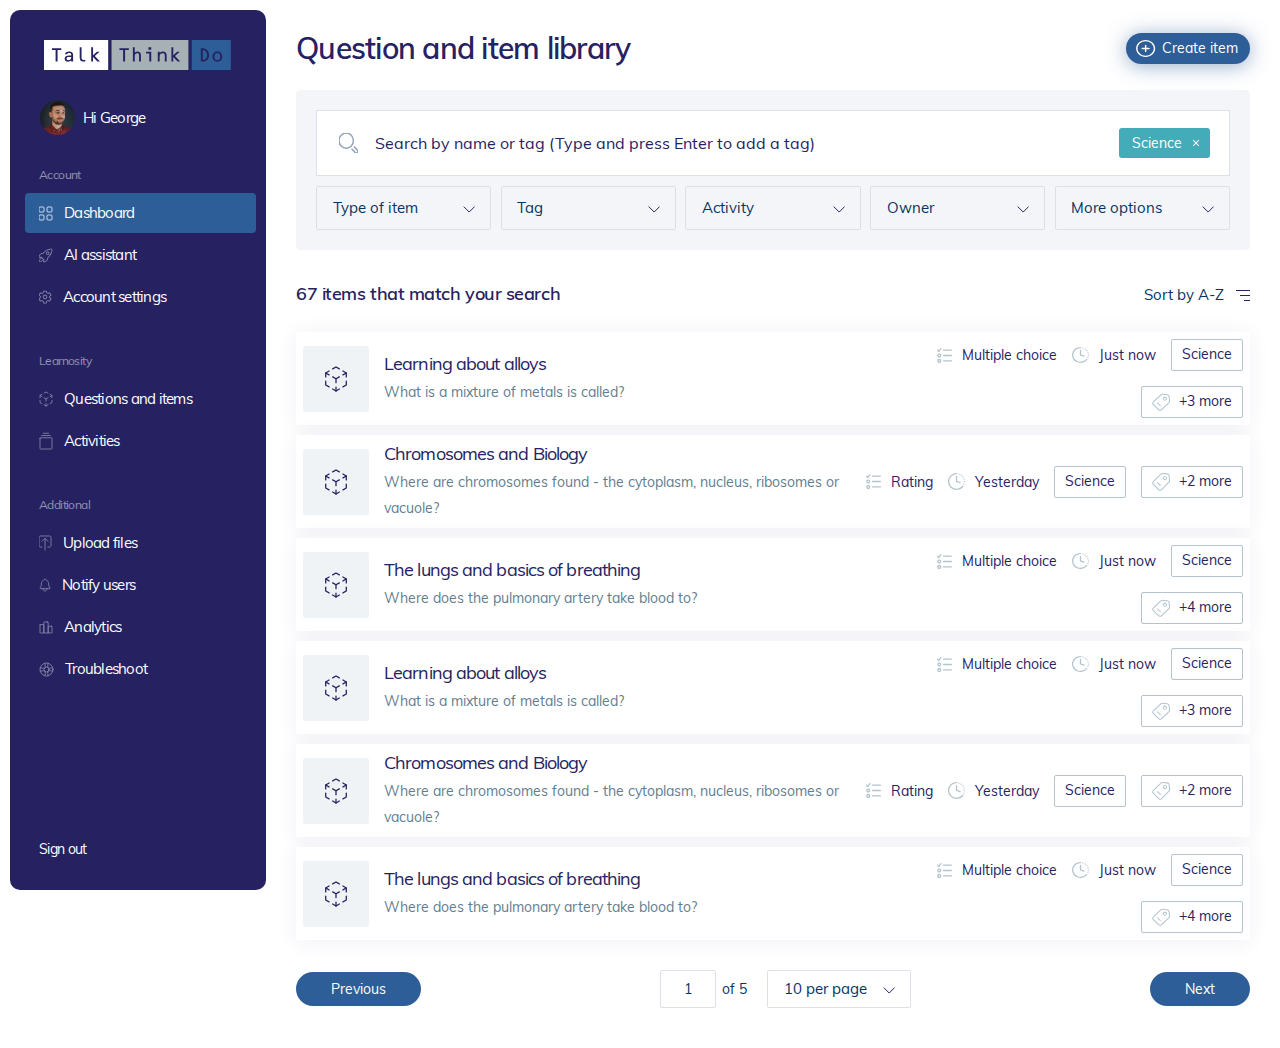
==== commit 5e537ac9: "update" ====
--- a/QuestionsAndItems.html
+++ b/QuestionsAndItems.html
@@ -6,36 +6,57 @@
   <meta name="viewport" content="width=device-width, initial-scale=1.0">
   <title>Talk Think Do</title>
 
-  <link rel="apple-touch-icon" sizes="180x180" href="/img/logo-ttd-line.svg">
-  <link rel="icon" type="image/png" sizes="192x192" href="/img/logo-ttd-line.svg">
-  <link rel="icon" type="image/png" sizes="32x32" href="/img/logo-ttd-line.svg">
-  <link rel="icon" type="image/png" sizes="96x96" href="/img/logo-ttd-line.svg">
-  <link rel="icon" type="image/png" sizes="16x16" href="/img/logo-ttd-line.svg">
+  <link rel="apple-touch-icon" sizes="180x180" href="./img/logo-ttd-line.svg">
+  <link rel="icon" type="image/png" sizes="192x192" href="./img/logo-ttd-line.svg">
+  <link rel="icon" type="image/png" sizes="32x32" href="./img/logo-ttd-line.svg">
+  <link rel="icon" type="image/png" sizes="96x96" href="./img/logo-ttd-line.svg">
+  <link rel="icon" type="image/png" sizes="16x16" href="./img/logo-ttd-line.svg">
 
   <link rel="stylesheet" href="https://cdn.jsdelivr.net/npm/bootstrap-icons@1.11.1/font/bootstrap-icons.css">
-  <link rel="stylesheet" href="/fonts/style.css">
-  <link rel="stylesheet" href="/css/style.min.css">
+  <link rel="stylesheet" href="./fonts/style.css">
+  <link rel="stylesheet" href="./css/style.min.css">
 </head>
 
 <body>
 
-
+  <header class=" xlg:hidden bg-Primary text-White  py-3 fixed top-0 left-0 w-full z-20">
+    <div class="px-4 flex flex-wrap justify-between gap-3">
+      <button class="leftMenu"><svg xmlns="http://www.w3.org/2000/svg" width="30" height="30" fill="currentColor"
+          class="bi bi-list" viewBox="0 0 16 16">
+          <path fill-rule="evenodd"
+            d="M2.5 12a.5.5 0 0 1 .5-.5h10a.5.5 0 0 1 0 1H3a.5.5 0 0 1-.5-.5zm0-4a.5.5 0 0 1 .5-.5h10a.5.5 0 0 1 0 1H3a.5.5 0 0 1-.5-.5zm0-4a.5.5 0 0 1 .5-.5h10a.5.5 0 0 1 0 1H3a.5.5 0 0 1-.5-.5z" />
+        </svg></button>
+      <a href="index.html"><img src="img/logo-ttd-line.svg" alt="img"></a>
+
+    </div>
+  </header>
   <!-- wrapper start  -->
-  <div class="wrapper p-10px">
+  <div class="wrapper xlg:p-10px xlg:pt-0 pt-16">
     <!-- flex body wrapper start  -->
     <div>
       <!-- main left items start  -->
-      <div class=" w-64 bg-White fixed left-10px top-10px">
-        <div class=" navWrapp bg-Primary text-White py-30px  px-15px rounded-10px z-50">
+      <div
+        class="leftMenuBody w-0 -left-96 xlg:w-64  z-50 bg-White  fixed  xlg:left-10px xlg:top-10px xlg:rounded-10px">
+        <!-- Chnages some class for mobile -->
+        <div class=" navWrapp bg-Primary text-White py-30px  xlg:px-15px xlg:rounded-10px z-50">
+          <!-- Chnages some class for mobile -->
+          <!-- cross button for mobile  -->
+          <div class="xlg:hidden block text-right mb-3 -mt-3 pr-4">
+            <button class="cross "><svg xmlns="http://www.w3.org/2000/svg" width="22" height="22" fill="currentColor"
+                class="bi bi-x-lg" viewBox="0 0 16 16">
+                <path
+                  d="M2.146 2.854a.5.5 0 1 1 .708-.708L8 7.293l5.146-5.147a.5.5 0 0 1 .708.708L8.707 8l5.147 5.146a.5.5 0 0 1-.708.708L8 8.707l-5.146 5.147a.5.5 0 0 1-.708-.708L7.293 8 2.146 2.854Z" />
+              </svg></button>
+          </div>
           <!-- logo start  -->
           <div class="logo mb-30px px-15px h-30px">
-            <a href="index.html"><img src="/img/logo-ttd-line.svg" alt="logo" class="m-auto text-center w-188px"></a>
+            <a href="index.html"><img src="./img/logo-ttd-line.svg" alt="logo" class="m-auto text-center w-188px"></a>
           </div>
           <!-- logo  end -->
           <!-- userPro start  -->
           <div class="userPro pb-30px px-15px">
             <a href="" class="flex items-start">
-              <img src="/img/img-profile.png" alt="user" class="w-35px h-35px rounded-full self-center">
+              <img src="./img/img-profile.png" alt="user" class="w-35px h-35px rounded-full self-center">
               <span class="flex-1 self-center ml-2 text-White text-xsm leading-5 tracking-tighter">
                 <span>Hi George</span>
               </span>
@@ -50,7 +71,7 @@
               <ul>
                 <!-- single item start  -->
                 <li>
-                  <a href="index.html" class="commonNavItem  ">
+                  <a href="index.html" class="commonNavItem  active">
                     <svg xmlns="http://www.w3.org/2000/svg" class="self-center" width="14" height="15"
                       viewBox="0 0 14 15" fill="none">
                       <g opacity="1">
@@ -111,7 +132,7 @@
               <ul>
                 <!-- single item start  -->
                 <li>
-                  <a href="QuestionsAndItems.html" class="commonNavItem active">
+                  <a href="QuestionsAndItems.html" class="commonNavItem">
                     <svg xmlns="http://www.w3.org/2000/svg" width="14" height="16" viewBox="0 0 14 16" fill="none">
                       <g opacity="0.5">
                         <path d="M2.95 3.32495L1 4.48741V6.76177" stroke="white" stroke-width="0.75"
@@ -285,14 +306,18 @@
       </div>
       <!-- main left items end -->
       <!-- main right items start  -->
-      <div class=" w-full pl-64">
-        <div class="py-30px pl-30px pr-5">
+      <div class=" w-full xlg:pl-64">
+        <div class="commonPadding">
 
           <!-- Recent Questions and items start  -->
           <div>
             <!-- top item start  -->
             <div class="flex justify-between items-center flex-wrap pb-6">
-              <h4 class="text-3xl self-center text-Primary font-semibold leading-7 tracking-tight">Question and item
+              <h4
+                class="sm:text-3xl  text-2xl mb-3 sm:mb-0 self-center text-Primary font-semibold leading-7 tracking-tight">
+                Question
+                and
+                item
                 library</h4>
               <button type="button"
                 class="self-center  bg-Secondary shadow-[0_2px_20px_0_rgba(46,94,152,0.5)] rounded-[18px] pl-10px pr-3 py-[2.5px] text-sm leading-[26px] text-White flex gap-[6px]">
@@ -309,20 +334,21 @@
             <div class="bg-color1 p-5 rounded ">
               <div class="relative">
                 <input id="tagInput"
-                  class=" border border-[#DCE1E9] border-solid w-full py-5 px-[57.5px] text-Primary bg-White text-xl leading-6 placeholder:text-Primary focus:outline-none focus:border-Primary focus:ring-Primary focus:ring-1"
+                  class=" border border-[#DCE1E9] border-solid w-full sm:py-5 py-4 sm:px-[57.5px] pr-6 pl-14 text-Primary bg-White sm:text-base text-lg leading-6 placeholder:text-Primary focus:outline-none focus:border-Primary focus:ring-Primary focus:ring-1"
                   type="text" placeholder="Search by name or tag (Type and press Enter to add a tag)">
-                <div id="tagContainer" class="absolute right-5 top-[18px] flex justify-end flex-wrap gap-1">
+                <div id="tagContainer"
+                  class="sm:absolute sm:right-5 sm:top-[18px] flex justify-end flex-wrap gap-1 mt-3 sm:mt-0">
                   <div class="tag">Science</div>
                 </div>
-                <button id="submitButton" class=" absolute left-[22.5px] top-1/2 -translate-y-1/2"><img
-                    src="/img/ico-search.svg" alt="img"></button>
+                <button id="submitButton"
+                  class=" absolute sm:left-[22.5px] left-4 top-8 sm:top-1/2 -translate-y-1/2"><img
+                    src="./img/ico-search.svg" alt="img"></button>
               </div>
               <!-- more select item start  -->
-              <div class="grid grid-cols-5 gap-[9.5px] mt-10px">
+              <div class="grid lg:grid-cols-5 sm:grid-cols-3 grid-cols-2 gap-[9.5px] mt-10px">
                 <!-- single item start  -->
                 <div class="relative slectArrow">
-                  <select
-                    class=" border border-[#DCE1E9] border-solid w-full py-[11px] px-[15.5px] text-[#063361] text-[15px] leading-5 placeholder:text-[#063361] focus:outline-none focus:border-Primary focus:ring-Primary focus:ring-0 rounded-sm bg-transparent">
+                  <select class="commonItem13">
                     <option selected>Type of item</option>
                     <option value="1">One</option>
                     <option value="2">Two</option>
@@ -338,8 +364,7 @@
 
                 <!-- single item start  -->
                 <div class="relative slectArrow">
-                  <select
-                    class=" border border-[#DCE1E9] border-solid w-full py-[11px] px-[15.5px] text-[#063361] text-[15px] leading-5 placeholder:text-[#063361] focus:outline-none focus:border-Primary focus:ring-Primary focus:ring-0 rounded-sm bg-transparent">
+                  <select class="commonItem13">
                     <option selected>Tag</option>
                     <option value="1">One</option>
                     <option value="2">Two</option>
@@ -354,8 +379,7 @@
                 <!-- single item end -->
                 <!-- single item start  -->
                 <div class="relative slectArrow">
-                  <select
-                    class=" border border-[#DCE1E9] border-solid w-full py-[11px] px-[15.5px] text-[#063361] text-[15px] leading-5 placeholder:text-[#063361] focus:outline-none focus:border-Primary focus:ring-Primary focus:ring-0 rounded-sm bg-transparent">
+                  <select class="commonItem13">
                     <option selected>Activity</option>
                     <option value="1">One</option>
                     <option value="2">Two</option>
@@ -370,8 +394,7 @@
                 <!-- single item end -->
                 <!-- single item start  -->
                 <div class="relative slectArrow">
-                  <select
-                    class=" border border-[#DCE1E9] border-solid w-full py-[11px] px-[15.5px] text-[#063361] text-[15px] leading-5 placeholder:text-[#063361] focus:outline-none focus:border-Primary focus:ring-Primary focus:ring-0 rounded-sm bg-transparent">
+                  <select class="commonItem13">
                     <option selected>Owner</option>
                     <option value="1">One</option>
                     <option value="2">Two</option>
@@ -386,8 +409,7 @@
                 <!-- single item end -->
                 <!-- single item start  -->
                 <div class="relative slectArrow">
-                  <select
-                    class=" border border-[#DCE1E9] border-solid w-full py-[11px] px-[15.5px] text-[#063361] text-[15px] leading-5 placeholder:text-[#063361] focus:outline-none focus:border-Primary focus:ring-Primary focus:ring-0 rounded-sm bg-transparent">
+                  <select class="commonItem13">
                     <option selected>More options</option>
                     <option value="1">One</option>
                     <option value="2">Two</option>
@@ -409,7 +431,9 @@
 
             <!-- 67 items that match your search start  -->
             <div class="flex justify-between flex-wrap pt-30px">
-              <h4 class="text-22px leading-7 tracking-tight text-Primary self-center font-semibold">67 items that match
+              <h4
+                class="text-22px text-lg mb-3 sm:mb-0 leading-7 tracking-tight text-Primary self-center font-semibold">
+                67 items that match
                 your search
               </h4>
               <div class="relative inline-block text-left self-center">
@@ -447,13 +471,11 @@
             <div class="pt-6">
 
               <!-- single item start  -->
-              <a href=""
-                class="grid grid-cols-12 p-[7px] bg-White shadow-[0_2px_20px_0_rgba(38,34,98,0.07)] mb-10px last:mb-0">
+              <a href="" class="commonItem14">
                 <!-- left item start  -->
                 <span class="col-span-7 self-center">
                   <span class="flex items-start ">
-                    <span
-                      class="bg-ButtonBorderColorOp2 w-66px h-66px rounded-sm text-White flex justify-center items-center text-2xl self-center">
+                    <span class="commonItem7">
                       <svg xmlns="http://www.w3.org/2000/svg" width="24" height="28" viewBox="0 0 14 16" fill="none">
                         <path d="M2.95 3.32495L1 4.48741V6.76177" stroke="#262262" stroke-width="0.75"
                           stroke-linecap="round" stroke-linejoin="round" />
@@ -480,7 +502,7 @@
                       </svg>
                     </span>
                     <span class="flex-1 ml-15px self-center">
-                      <span class="block text-Primary text-lg leading-6 tracking-tighter mb-[3px]">Learning about
+                      <span class="commonItem6">Learning about
                         alloys</span>
                       <span class="block text-colorP text-sm leading-[26px]">What is a mixture of metals is
                         called?</span>
@@ -491,7 +513,7 @@
                 <!-- right item start  -->
                 <span class="col-span-5 self-center">
                   <!-- single tiem start  -->
-                  <span class="flex justify-end gap-15px flex-wrap">
+                  <span class="commonButton2Inner">
                     <!-- inner single item start  -->
                     <span class="flex flex-wrap gap-10px  text-Primary text-sm leading-[26px]">
                       <img src="img/ico-type.svg" alt="img" class="self-center">
@@ -504,13 +526,11 @@
                         now</span></span>
                     <!-- inner single item end -->
                     <!-- inner single item start  -->
-                    <span
-                      class="flex flex-wrap gap-10px  text-Primary text-sm leading-[26px] border border-ButtonBorderColor border-solid px-10px pt-[1px] pb-[3px] rounded-sm">
+                    <span class="commonItem3">
                       <span class="self-center">Science</span></span>
                     <!-- inner single item end -->
                     <!-- inner single item start  -->
-                    <span
-                      class="flex flex-wrap gap-[6.5px]  text-Primary text-sm leading-[26px] border border-ButtonBorderColor border-solid px-10px pt-[1px] pb-[3px] rounded-sm">
+                    <span class="commonItem4">
                       <img src="img/ico-tag.svg" alt="img" class="self-center">
                       <span class="self-center">+3 more</span></span>
                     <!-- inner single item end -->
@@ -522,13 +542,11 @@
               <!-- single item end -->
 
               <!-- single item start  -->
-              <a href=""
-                class="grid grid-cols-12 p-[7px] bg-White shadow-[0_2px_20px_0_rgba(38,34,98,0.07)] mb-10px last:mb-0">
+              <a href="" class="commonItem14">
                 <!-- left item start  -->
                 <span class="col-span-7 self-center">
                   <span class="flex items-start ">
-                    <span
-                      class="bg-ButtonBorderColorOp2 w-66px h-66px rounded-sm text-White flex justify-center items-center text-2xl self-center">
+                    <span class="commonItem7">
                       <svg xmlns="http://www.w3.org/2000/svg" width="24" height="28" viewBox="0 0 14 16" fill="none">
                         <path d="M2.95 3.32495L1 4.48741V6.76177" stroke="#262262" stroke-width="0.75"
                           stroke-linecap="round" stroke-linejoin="round" />
@@ -555,7 +573,7 @@
                       </svg>
                     </span>
                     <span class="flex-1 ml-15px self-center">
-                      <span class="block text-Primary text-lg leading-6 tracking-tighter mb-[3px]">Chromosomes and
+                      <span class="commonItem6">Chromosomes and
                         Biology</span>
                       <span class="block text-colorP text-sm leading-[26px]">Where are chromosomes found - the
                         cytoplasm, nucleus, ribosomes or vacuole?</span>
@@ -566,7 +584,7 @@
                 <!-- right item start  -->
                 <span class="col-span-5 self-center">
                   <!-- single tiem start  -->
-                  <span class="flex justify-end gap-15px flex-wrap">
+                  <span class="commonButton2Inner">
                     <!-- inner single item start  -->
                     <span class="flex flex-wrap gap-10px  text-Primary text-sm leading-[26px]">
                       <img src="img/ico-type.svg" alt="img" class="self-center">
@@ -578,13 +596,11 @@
                         class="self-center">Yesterday</span></span>
                     <!-- inner single item end -->
                     <!-- inner single item start  -->
-                    <span
-                      class="flex flex-wrap gap-10px  text-Primary text-sm leading-[26px] border border-ButtonBorderColor border-solid px-10px pt-[1px] pb-[3px] rounded-sm">
+                    <span class="commonItem3">
                       <span class="self-center">Science</span></span>
                     <!-- inner single item end -->
                     <!-- inner single item start  -->
-                    <span
-                      class="flex flex-wrap gap-[6.5px]  text-Primary text-sm leading-[26px] border border-ButtonBorderColor border-solid px-10px pt-[1px] pb-[3px] rounded-sm">
+                    <span class="commonItem4">
                       <img src="img/ico-tag.svg" alt="img" class="self-center">
                       <span class="self-center">+2 more</span></span>
                     <!-- inner single item end -->
@@ -595,13 +611,11 @@
               </a>
               <!-- single item end -->
               <!-- single item start  -->
-              <a href=""
-                class="grid grid-cols-12 p-[7px] bg-White shadow-[0_2px_20px_0_rgba(38,34,98,0.07)] mb-10px last:mb-0">
+              <a href="" class="commonItem14">
                 <!-- left item start  -->
                 <span class="col-span-7 self-center">
                   <span class="flex items-start ">
-                    <span
-                      class="bg-ButtonBorderColorOp2 w-66px h-66px rounded-sm text-White flex justify-center items-center text-2xl self-center">
+                    <span class="commonItem7">
                       <svg xmlns="http://www.w3.org/2000/svg" width="24" height="28" viewBox="0 0 14 16" fill="none">
                         <path d="M2.95 3.32495L1 4.48741V6.76177" stroke="#262262" stroke-width="0.75"
                           stroke-linecap="round" stroke-linejoin="round" />
@@ -628,7 +642,7 @@
                       </svg>
                     </span>
                     <span class="flex-1 ml-15px self-center">
-                      <span class="block text-Primary text-lg leading-6 tracking-tighter mb-[3px]">The lungs and basics
+                      <span class="commonItem6">The lungs and basics
                         of breathing</span>
                       <span class="block text-colorP text-sm leading-[26px]">Where does the pulmonary artery take blood
                         to?</span>
@@ -639,7 +653,7 @@
                 <!-- right item start  -->
                 <span class="col-span-5 self-center">
                   <!-- single tiem start  -->
-                  <span class="flex justify-end gap-15px flex-wrap">
+                  <span class="commonButton2Inner">
                     <!-- inner single item start  -->
                     <span class="flex flex-wrap gap-10px  text-Primary text-sm leading-[26px]">
                       <img src="img/ico-type.svg" alt="img" class="self-center">
@@ -652,13 +666,11 @@
                         now</span></span>
                     <!-- inner single item end -->
                     <!-- inner single item start  -->
-                    <span
-                      class="flex flex-wrap gap-10px  text-Primary text-sm leading-[26px] border border-ButtonBorderColor border-solid px-10px pt-[1px] pb-[3px] rounded-sm">
+                    <span class="commonItem3">
                       <span class="self-center">Science</span></span>
                     <!-- inner single item end -->
                     <!-- inner single item start  -->
-                    <span
-                      class="flex flex-wrap gap-[6.5px]  text-Primary text-sm leading-[26px] border border-ButtonBorderColor border-solid px-10px pt-[1px] pb-[3px] rounded-sm">
+                    <span class="commonItem4">
                       <img src="img/ico-tag.svg" alt="img" class="self-center">
                       <span class="self-center">+4 more</span></span>
                     <!-- inner single item end -->
@@ -669,13 +681,11 @@
               </a>
               <!-- single item end -->
               <!-- single item start  -->
-              <a href=""
-                class="grid grid-cols-12 p-[7px] bg-White shadow-[0_2px_20px_0_rgba(38,34,98,0.07)] mb-10px last:mb-0">
+              <a href="" class="commonItem14">
                 <!-- left item start  -->
                 <span class="col-span-7 self-center">
                   <span class="flex items-start ">
-                    <span
-                      class="bg-ButtonBorderColorOp2 w-66px h-66px rounded-sm text-White flex justify-center items-center text-2xl self-center">
+                    <span class="commonItem7">
                       <svg xmlns="http://www.w3.org/2000/svg" width="24" height="28" viewBox="0 0 14 16" fill="none">
                         <path d="M2.95 3.32495L1 4.48741V6.76177" stroke="#262262" stroke-width="0.75"
                           stroke-linecap="round" stroke-linejoin="round" />
@@ -702,7 +712,7 @@
                       </svg>
                     </span>
                     <span class="flex-1 ml-15px self-center">
-                      <span class="block text-Primary text-lg leading-6 tracking-tighter mb-[3px]">Learning about
+                      <span class="commonItem6">Learning about
                         alloys</span>
                       <span class="block text-colorP text-sm leading-[26px]">What is a mixture of metals is
                         called?</span>
@@ -713,7 +723,7 @@
                 <!-- right item start  -->
                 <span class="col-span-5 self-center">
                   <!-- single tiem start  -->
-                  <span class="flex justify-end gap-15px flex-wrap">
+                  <span class="commonButton2Inner">
                     <!-- inner single item start  -->
                     <span class="flex flex-wrap gap-10px  text-Primary text-sm leading-[26px]">
                       <img src="img/ico-type.svg" alt="img" class="self-center">
@@ -726,13 +736,11 @@
                         now</span></span>
                     <!-- inner single item end -->
                     <!-- inner single item start  -->
-                    <span
-                      class="flex flex-wrap gap-10px  text-Primary text-sm leading-[26px] border border-ButtonBorderColor border-solid px-10px pt-[1px] pb-[3px] rounded-sm">
+                    <span class="commonItem3">
                       <span class="self-center">Science</span></span>
                     <!-- inner single item end -->
                     <!-- inner single item start  -->
-                    <span
-                      class="flex flex-wrap gap-[6.5px]  text-Primary text-sm leading-[26px] border border-ButtonBorderColor border-solid px-10px pt-[1px] pb-[3px] rounded-sm">
+                    <span class="commonItem4">
                       <img src="img/ico-tag.svg" alt="img" class="self-center">
                       <span class="self-center">+3 more</span></span>
                     <!-- inner single item end -->
@@ -744,13 +752,11 @@
               <!-- single item end -->
 
               <!-- single item start  -->
-              <a href=""
-                class="grid grid-cols-12 p-[7px] bg-White shadow-[0_2px_20px_0_rgba(38,34,98,0.07)] mb-10px last:mb-0">
+              <a href="" class="commonItem14">
                 <!-- left item start  -->
                 <span class="col-span-7 self-center">
                   <span class="flex items-start ">
-                    <span
-                      class="bg-ButtonBorderColorOp2 w-66px h-66px rounded-sm text-White flex justify-center items-center text-2xl self-center">
+                    <span class="commonItem7">
                       <svg xmlns="http://www.w3.org/2000/svg" width="24" height="28" viewBox="0 0 14 16" fill="none">
                         <path d="M2.95 3.32495L1 4.48741V6.76177" stroke="#262262" stroke-width="0.75"
                           stroke-linecap="round" stroke-linejoin="round" />
@@ -777,7 +783,7 @@
                       </svg>
                     </span>
                     <span class="flex-1 ml-15px self-center">
-                      <span class="block text-Primary text-lg leading-6 tracking-tighter mb-[3px]">Chromosomes and
+                      <span class="commonItem6">Chromosomes and
                         Biology</span>
                       <span class="block text-colorP text-sm leading-[26px]">Where are chromosomes found - the
                         cytoplasm, nucleus, ribosomes or vacuole?</span>
@@ -788,7 +794,7 @@
                 <!-- right item start  -->
                 <span class="col-span-5 self-center">
                   <!-- single tiem start  -->
-                  <span class="flex justify-end gap-15px flex-wrap">
+                  <span class="commonButton2Inner">
                     <!-- inner single item start  -->
                     <span class="flex flex-wrap gap-10px  text-Primary text-sm leading-[26px]">
                       <img src="img/ico-type.svg" alt="img" class="self-center">
@@ -800,13 +806,11 @@
                         class="self-center">Yesterday</span></span>
                     <!-- inner single item end -->
                     <!-- inner single item start  -->
-                    <span
-                      class="flex flex-wrap gap-10px  text-Primary text-sm leading-[26px] border border-ButtonBorderColor border-solid px-10px pt-[1px] pb-[3px] rounded-sm">
+                    <span class="commonItem3">
                       <span class="self-center">Science</span></span>
                     <!-- inner single item end -->
                     <!-- inner single item start  -->
-                    <span
-                      class="flex flex-wrap gap-[6.5px]  text-Primary text-sm leading-[26px] border border-ButtonBorderColor border-solid px-10px pt-[1px] pb-[3px] rounded-sm">
+                    <span class="commonItem4">
                       <img src="img/ico-tag.svg" alt="img" class="self-center">
                       <span class="self-center">+2 more</span></span>
                     <!-- inner single item end -->
@@ -817,13 +821,11 @@
               </a>
               <!-- single item end -->
               <!-- single item start  -->
-              <a href=""
-                class="grid grid-cols-12 p-[7px] bg-White shadow-[0_2px_20px_0_rgba(38,34,98,0.07)] mb-10px last:mb-0">
+              <a href="" class="commonItem14">
                 <!-- left item start  -->
                 <span class="col-span-7 self-center">
                   <span class="flex items-start ">
-                    <span
-                      class="bg-ButtonBorderColorOp2 w-66px h-66px rounded-sm text-White flex justify-center items-center text-2xl self-center">
+                    <span class="commonItem7">
                       <svg xmlns="http://www.w3.org/2000/svg" width="24" height="28" viewBox="0 0 14 16" fill="none">
                         <path d="M2.95 3.32495L1 4.48741V6.76177" stroke="#262262" stroke-width="0.75"
                           stroke-linecap="round" stroke-linejoin="round" />
@@ -850,7 +852,7 @@
                       </svg>
                     </span>
                     <span class="flex-1 ml-15px self-center">
-                      <span class="block text-Primary text-lg leading-6 tracking-tighter mb-[3px]">The lungs and basics
+                      <span class="commonItem6">The lungs and basics
                         of breathing</span>
                       <span class="block text-colorP text-sm leading-[26px]">Where does the pulmonary artery take blood
                         to?</span>
@@ -861,7 +863,7 @@
                 <!-- right item start  -->
                 <span class="col-span-5 self-center">
                   <!-- single tiem start  -->
-                  <span class="flex justify-end gap-15px flex-wrap">
+                  <span class="commonButton2Inner">
                     <!-- inner single item start  -->
                     <span class="flex flex-wrap gap-10px  text-Primary text-sm leading-[26px]">
                       <img src="img/ico-type.svg" alt="img" class="self-center">
@@ -874,13 +876,11 @@
                         now</span></span>
                     <!-- inner single item end -->
                     <!-- inner single item start  -->
-                    <span
-                      class="flex flex-wrap gap-10px  text-Primary text-sm leading-[26px] border border-ButtonBorderColor border-solid px-10px pt-[1px] pb-[3px] rounded-sm">
+                    <span class="commonItem3">
                       <span class="self-center">Science</span></span>
                     <!-- inner single item end -->
                     <!-- inner single item start  -->
-                    <span
-                      class="flex flex-wrap gap-[6.5px]  text-Primary text-sm leading-[26px] border border-ButtonBorderColor border-solid px-10px pt-[1px] pb-[3px] rounded-sm">
+                    <span class="commonItem4">
                       <img src="img/ico-tag.svg" alt="img" class="self-center">
                       <span class="self-center">+4 more</span></span>
                     <!-- inner single item end -->
@@ -894,11 +894,10 @@
             </div>
             <!-- single item wrapp end  -->
             <!-- pagination start  -->
-            <div class="flex flex-wrap justify-between pt-30px">
+            <div class="sm:flex sm:flex-wrap sm:justify-between pt-30px">
               <!-- left item start  -->
-              <div class="self-center">
-                <button id="Previous"
-                  class="self-center  bg-Secondary  rounded-[20.5px] pl-[35px] pr-[35px] py-[7px] text-sm leading-[20px] text-White">Previous</button>
+              <div class="self-center sm:text-left text-center mb-3 sm:mb-0">
+                <button id="Previous" class="commonButton">Previous</button>
               </div>
               <!-- left item end -->
               <!-- mid item start -->
@@ -921,9 +920,8 @@
               </div>
               <!-- mid item end -->
               <!-- right item start -->
-              <div class="self-center">
-                <button id="Next"
-                  class="self-center  bg-Secondary  rounded-[20.5px] pl-[35px] pr-[35px] py-[7px] text-sm leading-[20px] text-White">Next</button>
+              <div class="self-center sm:text-left text-center mt-3 sm:mt-0">
+                <button id="Next" class="commonButton">Next</button>
               </div>
               <!-- right item end -->
             </div>
@@ -942,7 +940,7 @@
   <!-- wrapper end -->
 
 
-  <script src="/index.js" type="module"></script>
+  <script src="./index.js" type="module"></script>
   <script>
 
     const submitButton = document.getElementById('submitButton');
@@ -972,7 +970,50 @@
       // Redirect to another page (e.g., "anotherpage.html")
       window.location.href = './QuestionsAndItemsLibrarySearch.html';
     });
-
+    // for menu dropdown
+
+    function initializeDropdown(buttonId, menuId) {
+      const menuButton = document.getElementById(buttonId);
+      const dropdownMenu = document.getElementById(menuId);
+
+      menuButton.addEventListener('click', () => {
+        if (dropdownMenu.style.display === 'block') {
+          dropdownMenu.style.display = 'none';
+        } else {
+          dropdownMenu.style.display = 'block';
+        }
+      });
+
+      // Close the dropdown when clicking outside of it
+      document.addEventListener('click', event => {
+        if (
+          !menuButton.contains(event.target) &&
+          !dropdownMenu.contains(event.target)
+        ) {
+          dropdownMenu.style.display = 'none';
+        }
+      });
+    }
+
+    // Initialize the first dropdown
+    initializeDropdown('menu-button', 'menu-1');
+
+    // Initialize the second dropdown
+    // initializeDropdown('menu-button-2', 'menu-2');
+
+    // menu humburger
+    const leftMenu = document.querySelector('.leftMenu');
+    const leftMenuBody = document.querySelector('.leftMenuBody');
+    const crossBtn = document.querySelector('.cross');
+
+    function openLeftMenuBody() {
+      leftMenuBody.classList.toggle('ShowLeftMenu');
+    }
+    function hideItem() {
+      leftMenuBody.classList.toggle('ShowLeftMenu');
+    }
+    crossBtn.addEventListener('click', hideItem);
+    leftMenu.addEventListener('click', openLeftMenuBody);
   </script>
 </body>
 
--- a/css/style.min.css
+++ b/css/style.min.css
@@ -1 +1 @@
-/*! tailwindcss v3.3.4 | MIT License | https://tailwindcss.com*/*,:after,:before{box-sizing:border-box;border:0 solid}:after,:before{--tw-content:""}html{line-height:1.5;-webkit-text-size-adjust:100%;-moz-tab-size:4;-o-tab-size:4;tab-size:4;font-family:ui-sans-serif,system-ui,-apple-system,BlinkMacSystemFont,Segoe UI,Roboto,Helvetica Neue,Arial,Noto Sans,sans-serif,Apple Color Emoji,Segoe UI Emoji,Segoe UI Symbol,Noto Color Emoji;font-feature-settings:normal;font-variation-settings:normal}body{margin:0;line-height:inherit}hr{height:0;color:inherit;border-top-width:1px}abbr:where([title]){-webkit-text-decoration:underline dotted;text-decoration:underline dotted}h1,h2,h3,h4,h5,h6{font-size:inherit;font-weight:inherit}a{color:inherit;text-decoration:inherit}b,strong{font-weight:bolder}code,kbd,pre,samp{font-family:ui-monospace,SFMono-Regular,Menlo,Monaco,Consolas,Liberation Mono,Courier New,monospace;font-size:1em}small{font-size:80%}sub,sup{font-size:75%;line-height:0;position:relative;vertical-align:initial}sub{bottom:-.25em}sup{top:-.5em}table{text-indent:0;border-color:inherit;border-collapse:collapse}button,input,optgroup,select,textarea{font-family:inherit;font-feature-settings:inherit;font-variation-settings:inherit;font-size:100%;font-weight:inherit;line-height:inherit;color:inherit;margin:0;padding:0}button,select{text-transform:none}[type=button],[type=reset],[type=submit],button{-webkit-appearance:button;background-color:initial;background-image:none}:-moz-focusring{outline:auto}:-moz-ui-invalid{box-shadow:none}progress{vertical-align:initial}::-webkit-inner-spin-button,::-webkit-outer-spin-button{height:auto}[type=search]{-webkit-appearance:textfield;outline-offset:-2px}::-webkit-search-decoration{-webkit-appearance:none}::-webkit-file-upload-button{-webkit-appearance:button;font:inherit}summary{display:list-item}blockquote,dd,dl,figure,h1,h2,h3,h4,h5,h6,hr,p,pre{margin:0}fieldset{margin:0}fieldset,legend{padding:0}menu,ol,ul{list-style:none;margin:0;padding:0}dialog{padding:0}textarea{resize:vertical}input::-moz-placeholder,textarea::-moz-placeholder{opacity:1;color:#9ca3af}input::placeholder,textarea::placeholder{opacity:1;color:#9ca3af}[role=button],button{cursor:pointer}:disabled{cursor:default}audio,canvas,embed,iframe,img,object,svg,video{display:block;vertical-align:middle}img,video{max-width:100%;height:auto}[hidden]{display:none}body,html{font-family:Muli}*,::backdrop,:after,:before{--tw-border-spacing-x:0;--tw-border-spacing-y:0;--tw-translate-x:0;--tw-translate-y:0;--tw-rotate:0;--tw-skew-x:0;--tw-skew-y:0;--tw-scale-x:1;--tw-scale-y:1;--tw-pan-x: ;--tw-pan-y: ;--tw-pinch-zoom: ;--tw-scroll-snap-strictness:proximity;--tw-gradient-from-position: ;--tw-gradient-via-position: ;--tw-gradient-to-position: ;--tw-ordinal: ;--tw-slashed-zero: ;--tw-numeric-figure: ;--tw-numeric-spacing: ;--tw-numeric-fraction: ;--tw-ring-inset: ;--tw-ring-offset-width:0px;--tw-ring-offset-color:#fff;--tw-ring-color:#3b82f680;--tw-ring-offset-shadow:0 0 #0000;--tw-ring-shadow:0 0 #0000;--tw-shadow:0 0 #0000;--tw-shadow-colored:0 0 #0000;--tw-blur: ;--tw-brightness: ;--tw-contrast: ;--tw-grayscale: ;--tw-hue-rotate: ;--tw-invert: ;--tw-saturate: ;--tw-sepia: ;--tw-drop-shadow: ;--tw-backdrop-blur: ;--tw-backdrop-brightness: ;--tw-backdrop-contrast: ;--tw-backdrop-grayscale: ;--tw-backdrop-hue-rotate: ;--tw-backdrop-invert: ;--tw-backdrop-opacity: ;--tw-backdrop-saturate: ;--tw-backdrop-sepia: }.container{width:100%}@media (min-width:480px){.container{max-width:480px}}@media (min-width:768px){.container{max-width:768px}}@media (min-width:976px){.container{max-width:976px}}@media (min-width:1440px){.container{max-width:1440px}}@media (min-width:1536px){.container{max-width:1536px}}.active{--tw-bg-opacity:1!important;background-color:rgb(46 94 152/var(--tw-bg-opacity))!important}.commonNavTitle{margin-bottom:.5rem;padding-left:.875rem;font-size:.75rem;line-height:1.25rem;letter-spacing:-.05em;color:#ffffff80}.commonNavItem{margin-bottom:2px;display:flex;align-items:flex-start;border-radius:4px;padding:.625rem .875rem;--tw-text-opacity:1;color:rgb(255 255 255/var(--tw-text-opacity));transition-property:color,background-color,border-color,text-decoration-color,fill,stroke;transition-timing-function:cubic-bezier(.4,0,.2,1);transition-duration:.15s}.commonNavItem:hover{--tw-bg-opacity:1;background-color:rgb(46 94 152/var(--tw-bg-opacity))}.commonNavItem:hover,.commonNavItemText{--tw-text-opacity:1;color:rgb(255 255 255/var(--tw-text-opacity))}.commonNavItemText{margin-left:.6875rem;flex:1 1 0%;align-self:center;font-size:.9375rem;line-height:1.25rem;letter-spacing:-.05em}.fixed{position:fixed}.absolute{position:absolute}.relative{position:relative}.left-10px{left:.625rem}.left-\[22\.5px\]{left:22.5px}.right-0{right:0}.right-5{right:1.25rem}.top-0{top:0}.top-1\/2{top:50%}.top-10px{top:.625rem}.top-\[18px\]{top:18px}.z-10{z-index:10}.z-50{z-index:50}.col-span-5{grid-column:span 5/span 5}.col-span-6{grid-column:span 6/span 6}.col-span-7{grid-column:span 7/span 7}.m-0{margin:0}.m-auto{margin:auto}.-mr-\[5px\]{margin-right:-5px}.mb-10px{margin-bottom:.625rem}.mb-30px{margin-bottom:1.875rem}.mb-\[18px\]{margin-bottom:18px}.mb-\[3px\]{margin-bottom:3px}.ml-15px{margin-left:.9375rem}.ml-2{margin-left:.5rem}.ml-3{margin-left:.75rem}.ml-\[6\.5px\]{margin-left:6.5px}.mt-10px{margin-top:.625rem}.mt-2{margin-top:.5rem}.block{display:block}.inline-block{display:inline-block}.flex{display:flex}.inline-flex{display:inline-flex}.grid{display:grid}.hidden{display:none}.h-30px{height:1.875rem}.h-35px{height:2.188rem}.h-36{height:9rem}.h-66px{height:4.125rem}.h-\[18\.18px\]{height:18.18px}.h-full{height:100%}.max-h-full{max-height:100%}.w-14{width:3.5rem}.w-188px{width:11.75rem}.w-35px{width:2.188rem}.w-36{width:9rem}.w-64{width:16rem}.w-66px{width:4.125rem}.w-\[17px\]{width:17px}.w-\[248px\]{width:248px}.w-\[70\.55px\]{width:70.55px}.w-full{width:100%}.min-w-\[112px\]{min-width:112px}.max-w-full{max-width:100%}.flex-1{flex:1 1 0%}.origin-top-right{transform-origin:top right}.-translate-y-1\/2{--tw-translate-y:-50%;transform:translate(var(--tw-translate-x),var(--tw-translate-y)) rotate(var(--tw-rotate)) skewX(var(--tw-skew-x)) skewY(var(--tw-skew-y)) scaleX(var(--tw-scale-x)) scaleY(var(--tw-scale-y))}.resize{resize:both}.grid-cols-12{grid-template-columns:repeat(12,minmax(0,1fr))}.grid-cols-3{grid-template-columns:repeat(3,minmax(0,1fr))}.grid-cols-5{grid-template-columns:repeat(5,minmax(0,1fr))}.flex-wrap{flex-wrap:wrap}.items-start{align-items:flex-start}.items-center{align-items:center}.justify-start{justify-content:flex-start}.justify-end{justify-content:flex-end}.justify-center{justify-content:center}.justify-between{justify-content:space-between}.gap-1{gap:.25rem}.gap-10px{gap:.625rem}.gap-11px{gap:.6875rem}.gap-15px{gap:.9375rem}.gap-3{gap:.75rem}.gap-5{gap:1.25rem}.gap-\[11px\]{gap:11px}.gap-\[6\.5px\]{gap:6.5px}.gap-\[6px\]{gap:6px}.gap-\[9\.5px\]{gap:9.5px}.self-center{align-self:center}.overflow-hidden{overflow:hidden}.overflow-y-auto{overflow-y:auto}.rounded{border-radius:.25rem}.rounded-10px{border-radius:.625rem}.rounded-\[18px\]{border-radius:18px}.rounded-\[20\.5px\]{border-radius:20.5px}.rounded-full{border-radius:9999px}.rounded-md{border-radius:.375rem}.rounded-sm{border-radius:.125rem}.rounded-s-\[3px\]{border-start-start-radius:3px;border-end-start-radius:3px}.border{border-width:1px}.border-l-\[4\.28px\]{border-left-width:4.28px}.border-solid{border-style:solid}.border-ButtonBorderColor{--tw-border-opacity:1;border-color:rgb(179 196 206/var(--tw-border-opacity))}.border-Draft{--tw-border-opacity:1;border-color:rgb(196 18 18/var(--tw-border-opacity))}.border-Published{--tw-border-opacity:1;border-color:rgb(64 152 46/var(--tw-border-opacity))}.border-\[\#D0D6E1\]{--tw-border-opacity:1;border-color:rgb(208 214 225/var(--tw-border-opacity))}.border-\[\#DCE1E9\]{--tw-border-opacity:1;border-color:rgb(220 225 233/var(--tw-border-opacity))}.bg-ButtonBorderColorOp2{background-color:#b3c4ce33}.bg-Draft{--tw-bg-opacity:1;background-color:rgb(196 18 18/var(--tw-bg-opacity))}.bg-DraftOp5{background-color:#c412121a}.bg-Primary{--tw-bg-opacity:1;background-color:rgb(38 34 98/var(--tw-bg-opacity))}.bg-Published{--tw-bg-opacity:1;background-color:rgb(64 152 46/var(--tw-bg-opacity))}.bg-PublishedOp01{background-color:#40982e1a}.bg-Secondary{--tw-bg-opacity:1;background-color:rgb(46 94 152/var(--tw-bg-opacity))}.bg-White{--tw-bg-opacity:1;background-color:rgb(255 255 255/var(--tw-bg-opacity))}.bg-\[\#92A1BA\]{--tw-bg-opacity:1;background-color:rgb(146 161 186/var(--tw-bg-opacity))}.bg-color1{background-color:#92a1ba1a}.bg-transparent{background-color:initial}.bg-opacity-10{--tw-bg-opacity:0.1}.bg-none{background-image:none}.p-0{padding:0}.p-1{padding:.25rem}.p-10px{padding:.625rem}.p-5{padding:1.25rem}.p-\[7px\]{padding:7px}.px-10px{padding-left:.625rem;padding-right:.625rem}.px-15px{padding-left:.9375rem;padding-right:.9375rem}.px-2{padding-left:.5rem;padding-right:.5rem}.px-30px{padding-left:1.875rem;padding-right:1.875rem}.px-4{padding-left:1rem;padding-right:1rem}.px-\[15\.5px\]{padding-left:15.5px;padding-right:15.5px}.px-\[57\.5px\]{padding-left:57.5px;padding-right:57.5px}.py-1{padding-top:.25rem;padding-bottom:.25rem}.py-15px{padding-top:.9375rem;padding-bottom:.9375rem}.py-2{padding-top:.5rem;padding-bottom:.5rem}.py-30px{padding-top:1.875rem;padding-bottom:1.875rem}.py-5{padding-top:1.25rem;padding-bottom:1.25rem}.py-\[11px\]{padding-top:11px;padding-bottom:11px}.py-\[2\.5px\]{padding-top:2.5px;padding-bottom:2.5px}.py-\[5px\]{padding-top:5px;padding-bottom:5px}.py-\[7px\]{padding-top:7px;padding-bottom:7px}.py-\[8\.2px\]{padding-top:8.2px;padding-bottom:8.2px}.pb-12{padding-bottom:3rem}.pb-14{padding-bottom:3.5rem}.pb-3{padding-bottom:.75rem}.pb-30px{padding-bottom:1.875rem}.pb-4{padding-bottom:1rem}.pb-6{padding-bottom:1.5rem}.pb-8{padding-bottom:2rem}.pb-\[3px\]{padding-bottom:3px}.pl-10px{padding-left:.625rem}.pl-14px{padding-left:.875rem}.pl-30px{padding-left:1.875rem}.pl-64{padding-left:16rem}.pl-\[35px\]{padding-left:35px}.pr-3{padding-right:.75rem}.pr-5{padding-right:1.25rem}.pr-\[35px\]{padding-right:35px}.pr-\[60px\]{padding-right:60px}.pt-25px{padding-top:1.5625rem}.pt-30px{padding-top:1.875rem}.pt-4{padding-top:1rem}.pt-6{padding-top:1.5rem}.pt-\[1px\]{padding-top:1px}.text-left{text-align:left}.text-center{text-align:center}.text-22px{font-size:1.375rem}.text-2xl{font-size:1.5rem;line-height:2rem}.text-3xl{font-size:1.875rem;line-height:2.25rem}.text-4xl{font-size:2.25rem;line-height:2.5rem}.text-\[13px\]{font-size:13px}.text-\[14px\]{font-size:14px}.text-\[15px\]{font-size:15px}.text-base{font-size:1rem;line-height:1.5rem}.text-lg{font-size:1.125rem;line-height:1.75rem}.text-sm{font-size:.875rem;line-height:1.25rem}.text-xl{font-size:1.25rem;line-height:1.75rem}.text-xsm{font-size:.9375rem}.font-semibold{font-weight:600}.leading-5{line-height:1.25rem}.leading-6{line-height:1.5rem}.leading-7{line-height:1.75rem}.leading-\[20px\]{line-height:20px}.leading-\[26px\]{line-height:26px}.leading-\[45px\]{line-height:45px}.leading-tight{line-height:1.25}.tracking-tight{letter-spacing:-.025em}.tracking-tighter{letter-spacing:-.05em}.text-Draft{--tw-text-opacity:1;color:rgb(196 18 18/var(--tw-text-opacity))}.text-Primary{--tw-text-opacity:1;color:rgb(38 34 98/var(--tw-text-opacity))}.text-Published{--tw-text-opacity:1;color:rgb(64 152 46/var(--tw-text-opacity))}.text-White{--tw-text-opacity:1;color:rgb(255 255 255/var(--tw-text-opacity))}.text-\[\#063361\]{--tw-text-opacity:1;color:rgb(6 51 97/var(--tw-text-opacity))}.text-colorP{--tw-text-opacity:1;color:rgb(95 125 142/var(--tw-text-opacity))}.shadow-\[0_2px_20px_0_rgba\(38\2c 34\2c 98\2c 0\.07\)\]{--tw-shadow:0 2px 20px 0 #26226212;--tw-shadow-colored:0 2px 20px 0 var(--tw-shadow-color);box-shadow:var(--tw-ring-offset-shadow,0 0 #0000),var(--tw-ring-shadow,0 0 #0000),var(--tw-shadow)}.shadow-\[0_2px_20px_0_rgba\(46\2c 94\2c 152\2c 0\.5\)\]{--tw-shadow:0 2px 20px 0 #2e5e9880;--tw-shadow-colored:0 2px 20px 0 var(--tw-shadow-color)}.shadow-\[0_2px_20px_0_rgba\(46\2c 94\2c 152\2c 0\.5\)\],.shadow-lg{box-shadow:var(--tw-ring-offset-shadow,0 0 #0000),var(--tw-ring-shadow,0 0 #0000),var(--tw-shadow)}.shadow-lg{--tw-shadow:0 10px 15px -3px #0000001a,0 4px 6px -4px #0000001a;--tw-shadow-colored:0 10px 15px -3px var(--tw-shadow-color),0 4px 6px -4px var(--tw-shadow-color)}.ring-1{--tw-ring-offset-shadow:var(--tw-ring-inset) 0 0 0 var(--tw-ring-offset-width) var(--tw-ring-offset-color);--tw-ring-shadow:var(--tw-ring-inset) 0 0 0 calc(1px + var(--tw-ring-offset-width)) var(--tw-ring-color);box-shadow:var(--tw-ring-offset-shadow),var(--tw-ring-shadow),var(--tw-shadow,0 0 #0000)}.ring-Primary{--tw-ring-opacity:1;--tw-ring-color:rgb(38 34 98/var(--tw-ring-opacity))}.ring-opacity-5{--tw-ring-opacity:0.05}.filter{filter:var(--tw-blur) var(--tw-brightness) var(--tw-contrast) var(--tw-grayscale) var(--tw-hue-rotate) var(--tw-invert) var(--tw-saturate) var(--tw-sepia) var(--tw-drop-shadow)}.commonNav::-webkit-scrollbar,.filterWrapp::-webkit-scrollbar{width:6px;-webkit-transition:background .5s,width .5s;transition:background .5s,width .5s}.commonNav::-webkit-scrollbar-track,.filterWrapp::-webkit-scrollbar-track{box-shadow:none;border-radius:10px;-webkit-transition:background .5s;transition:background .5s}.commonNav::-webkit-scrollbar-thumb,.filterWrapp::-webkit-scrollbar-thumb{background:#0000;border-radius:10px;-webkit-transition:background .5s;transition:background .5s}.commonNav:hover::-webkit-scrollbar-thumb,.filterWrapp:hover::-webkit-scrollbar-thumb{background:#80808099;-webkit-transition:background .5s;transition:background .5s}.commonNavItem svg,.commonNavItem svg g{transition:opacity .5s;align-self:center}.commonNavItem:hover svg g{opacity:1;transition:opacity .5s}.tag{cursor:pointer;border-radius:3px;background-color:#44abb9;padding:2px 28px 2px 13px;color:#fff;font-size:14px;line-height:26px;position:relative}.tag:after,.tag:before{position:absolute;content:"";right:10px;top:50%;width:8px;height:1px;background-color:#fff}.tag:after{transform:translateY(-50%) rotate(45deg)}.tag:before{transform:translateY(-50%) rotate(135deg)}.slectArrow select{-webkit-appearance:none;-moz-appearance:none;appearance:none}.slectArrow:after{position:absolute;content:"";right:10px;top:45%;transform:translateX(-50%);width:12px;height:7px;background-image:url("data:image/svg+xml;charset=utf-8,%3Csvg xmlns='http://www.w3.org/2000/svg' width='12' height='7' fill='none'%3E%3Cpath stroke='%23262262' stroke-linecap='round' stroke-linejoin='round' d='m1 .875 5.181 5.181L11.362.875'/%3E%3C/svg%3E")}.active svg g{transition:opacity .5s;opacity:1!important}.accordion-button{cursor:pointer;transition:background-color .3s ease;position:relative;padding:6px 6px 6px 14px}.accordion-button:after{right:6px;top:6px;background-color:#d0d6e180;border-radius:4px;transition:background .5s}.accordion-button:after,.accordion-button:before{position:absolute;content:"";width:23px;height:23px}.accordion-button:before{right:5.5px;top:54%;transform:translateY(-50%) rotate(0deg);background-color:initial;background-image:url("data:image/svg+xml;charset=utf-8,%3Csvg xmlns='http://www.w3.org/2000/svg' width='23' height='23' fill='none'%3E%3Cpath fill='%23262262' d='M7 11h9v1H7z'/%3E%3Cpath fill='%23262262' d='M11 7h1v9h-1z'/%3E%3C/svg%3E");background-repeat:no-repeat;background-position:50%;background-size:100%;z-index:9;transition:background .5s,transform .5s}.accordion-button.activeBtn:before{background-image:url("data:image/svg+xml;charset=utf-8,%3Csvg xmlns='http://www.w3.org/2000/svg' width='23' height='23' fill='none'%3E%3Cpath fill='%23262262' d='M7 11h9v1H7z'/%3E%3C/svg%3E");transform:translateY(-50%) rotate(180deg)}.accordion-button.activeBtn:after{background-color:#f5f7fa}.accordion-button.activeBtn,.accordion-button:hover{background-color:#fff;box-shadow:0 2px 20px 0 #26226212;border-color:#fff}.accordion-content{max-height:0;overflow:hidden;transition:max-height .3s ease}.custom-checkbox input[type=checkbox]{display:none}.custom-checkbox label{cursor:pointer;transition:background-color .3s,border-color .3s;position:relative;padding-left:23px}.custom-checkbox label:before{position:absolute;content:"";width:16px;height:16px;left:0;top:50%;transform:translateY(-50%);background-color:#fff;border:1px solid #92a1ba;cursor:pointer;transition:background-color .5s,border-color .5s}.custom-checkbox input[type=checkbox]:checked+label:before{border-color:#44abb9}.custom-checkbox input[type=checkbox]:checked+label:after{content:"";position:absolute;background-image:url("data:image/svg+xml;charset=utf-8,%3Csvg xmlns='http://www.w3.org/2000/svg' width='12' height='10' fill='none'%3E%3Cpath stroke='%2344ABB9' stroke-linecap='round' stroke-width='2' d='m1 5 3.122 3.345L11 1.416'/%3E%3C/svg%3E");background-position:50%;background-size:100%;background-repeat:no-repeat;top:50%;transform:translateY(-50%);left:2px;width:12px;height:8.31px}.ItemMid,.filterSm,.filterWrapp,.flterWrappBody #filter,.flterWrappBody .filterWrapp,.flterWrappBody .w-\[248px\],.mainItemMid{transition:all .6s ease}.ItemMid{padding-right:248px}.filterWrapp{width:100%;opacity:1;right:0}.filterSm .w-\[248px\]{width:60px}#filte{transform:rotate(0deg);transition:transform .5s ease;left:0;top:0}.filterSm #filter{transform:rotate(90deg);position:relative;left:-25px;top:20px;transition:width .5s ease,transform .5s ease}.filterSm .filterWrapp{position:relative;right:-999999999999999;opacity:0;transition:width .5s ease}.placeholder\:text-Primary::-moz-placeholder{--tw-text-opacity:1;color:rgb(38 34 98/var(--tw-text-opacity))}.placeholder\:text-Primary::placeholder{--tw-text-opacity:1;color:rgb(38 34 98/var(--tw-text-opacity))}.placeholder\:text-\[\#063361\]::-moz-placeholder{--tw-text-opacity:1;color:rgb(6 51 97/var(--tw-text-opacity))}.placeholder\:text-\[\#063361\]::placeholder{--tw-text-opacity:1;color:rgb(6 51 97/var(--tw-text-opacity))}.last\:mb-0:last-child{margin-bottom:0}.last\:pb-0:last-child{padding-bottom:0}.focus\:border-Primary:focus{--tw-border-opacity:1;border-color:rgb(38 34 98/var(--tw-border-opacity))}.focus\:outline-none:focus{outline:2px solid #0000;outline-offset:2px}.focus\:ring-0:focus{--tw-ring-offset-shadow:var(--tw-ring-inset) 0 0 0 var(--tw-ring-offset-width) var(--tw-ring-offset-color);--tw-ring-shadow:var(--tw-ring-inset) 0 0 0 calc(var(--tw-ring-offset-width)) var(--tw-ring-color)}.focus\:ring-0:focus,.focus\:ring-1:focus{box-shadow:var(--tw-ring-offset-shadow),var(--tw-ring-shadow),var(--tw-shadow,0 0 #0000)}.focus\:ring-1:focus{--tw-ring-offset-shadow:var(--tw-ring-inset) 0 0 0 var(--tw-ring-offset-width) var(--tw-ring-offset-color);--tw-ring-shadow:var(--tw-ring-inset) 0 0 0 calc(1px + var(--tw-ring-offset-width)) var(--tw-ring-color)}.focus\:ring-Primary:focus{--tw-ring-opacity:1;--tw-ring-color:rgb(38 34 98/var(--tw-ring-opacity))}+/*! tailwindcss v3.3.4 | MIT License | https://tailwindcss.com*/*,:after,:before{box-sizing:border-box;border:0 solid}:after,:before{--tw-content:""}html{line-height:1.5;-webkit-text-size-adjust:100%;-moz-tab-size:4;-o-tab-size:4;tab-size:4;font-family:ui-sans-serif,system-ui,-apple-system,BlinkMacSystemFont,Segoe UI,Roboto,Helvetica Neue,Arial,Noto Sans,sans-serif,Apple Color Emoji,Segoe UI Emoji,Segoe UI Symbol,Noto Color Emoji;font-feature-settings:normal;font-variation-settings:normal}body{margin:0;line-height:inherit}hr{height:0;color:inherit;border-top-width:1px}abbr:where([title]){-webkit-text-decoration:underline dotted;text-decoration:underline dotted}h1,h2,h3,h4,h5,h6{font-size:inherit;font-weight:inherit}a{color:inherit;text-decoration:inherit}b,strong{font-weight:bolder}code,kbd,pre,samp{font-family:ui-monospace,SFMono-Regular,Menlo,Monaco,Consolas,Liberation Mono,Courier New,monospace;font-size:1em}small{font-size:80%}sub,sup{font-size:75%;line-height:0;position:relative;vertical-align:initial}sub{bottom:-.25em}sup{top:-.5em}table{text-indent:0;border-color:inherit;border-collapse:collapse}button,input,optgroup,select,textarea{font-family:inherit;font-feature-settings:inherit;font-variation-settings:inherit;font-size:100%;font-weight:inherit;line-height:inherit;color:inherit;margin:0;padding:0}button,select{text-transform:none}[type=button],[type=reset],[type=submit],button{-webkit-appearance:button;background-color:initial;background-image:none}:-moz-focusring{outline:auto}:-moz-ui-invalid{box-shadow:none}progress{vertical-align:initial}::-webkit-inner-spin-button,::-webkit-outer-spin-button{height:auto}[type=search]{-webkit-appearance:textfield;outline-offset:-2px}::-webkit-search-decoration{-webkit-appearance:none}::-webkit-file-upload-button{-webkit-appearance:button;font:inherit}summary{display:list-item}blockquote,dd,dl,figure,h1,h2,h3,h4,h5,h6,hr,p,pre{margin:0}fieldset{margin:0}fieldset,legend{padding:0}menu,ol,ul{list-style:none;margin:0;padding:0}dialog{padding:0}textarea{resize:vertical}input::-moz-placeholder,textarea::-moz-placeholder{opacity:1;color:#9ca3af}input::placeholder,textarea::placeholder{opacity:1;color:#9ca3af}[role=button],button{cursor:pointer}:disabled{cursor:default}audio,canvas,embed,iframe,img,object,svg,video{display:block;vertical-align:middle}img,video{max-width:100%;height:auto}[hidden]{display:none}body,html{font-family:Muli}*,::backdrop,:after,:before{--tw-border-spacing-x:0;--tw-border-spacing-y:0;--tw-translate-x:0;--tw-translate-y:0;--tw-rotate:0;--tw-skew-x:0;--tw-skew-y:0;--tw-scale-x:1;--tw-scale-y:1;--tw-pan-x: ;--tw-pan-y: ;--tw-pinch-zoom: ;--tw-scroll-snap-strictness:proximity;--tw-gradient-from-position: ;--tw-gradient-via-position: ;--tw-gradient-to-position: ;--tw-ordinal: ;--tw-slashed-zero: ;--tw-numeric-figure: ;--tw-numeric-spacing: ;--tw-numeric-fraction: ;--tw-ring-inset: ;--tw-ring-offset-width:0px;--tw-ring-offset-color:#fff;--tw-ring-color:#3b82f680;--tw-ring-offset-shadow:0 0 #0000;--tw-ring-shadow:0 0 #0000;--tw-shadow:0 0 #0000;--tw-shadow-colored:0 0 #0000;--tw-blur: ;--tw-brightness: ;--tw-contrast: ;--tw-grayscale: ;--tw-hue-rotate: ;--tw-invert: ;--tw-saturate: ;--tw-sepia: ;--tw-drop-shadow: ;--tw-backdrop-blur: ;--tw-backdrop-brightness: ;--tw-backdrop-contrast: ;--tw-backdrop-grayscale: ;--tw-backdrop-hue-rotate: ;--tw-backdrop-invert: ;--tw-backdrop-opacity: ;--tw-backdrop-saturate: ;--tw-backdrop-sepia: }.active{--tw-bg-opacity:1!important;background-color:rgb(46 94 152/var(--tw-bg-opacity))!important}.commonNavTitle{margin-bottom:.5rem;padding-left:.875rem;font-size:.75rem;line-height:1.25rem;letter-spacing:-.05em;color:#ffffff80}.commonNavItem{margin-bottom:2px;display:flex;align-items:flex-start;border-radius:4px;padding:.625rem .875rem;--tw-text-opacity:1;color:rgb(255 255 255/var(--tw-text-opacity));transition-property:color,background-color,border-color,text-decoration-color,fill,stroke;transition-timing-function:cubic-bezier(.4,0,.2,1);transition-duration:.15s}.commonNavItem:hover{--tw-bg-opacity:1;background-color:rgb(46 94 152/var(--tw-bg-opacity));--tw-text-opacity:1;color:rgb(255 255 255/var(--tw-text-opacity))}.commonNavItemText{margin-left:.6875rem;flex:1 1 0%;font-size:.9375rem;letter-spacing:-.05em;--tw-text-opacity:1}.commonButton,.commonNavItemText{align-self:center;line-height:1.25rem;color:rgb(255 255 255/var(--tw-text-opacity))}.commonButton{border-radius:20.5px;padding:7px 35px;line-height:20px}.commonButton,.commonItem1{--tw-bg-opacity:1;background-color:rgb(46 94 152/var(--tw-bg-opacity));font-size:.875rem;--tw-text-opacity:1}.commonItem1{display:flex;gap:6px;align-self:center;border-radius:18px;padding:2.5px .75rem 2.5px .625rem;line-height:1.25rem;line-height:26px;color:rgb(255 255 255/var(--tw-text-opacity));--tw-shadow:0 2px 20px 0 #2e5e9880;--tw-shadow-colored:0 2px 20px 0 var(--tw-shadow-color)}.commonItem1,.commonItem2{box-shadow:var(--tw-ring-offset-shadow,0 0 #0000),var(--tw-ring-shadow,0 0 #0000),var(--tw-shadow)}.commonItem2{margin-bottom:.625rem;display:block;--tw-bg-opacity:1;background-color:rgb(255 255 255/var(--tw-bg-opacity));padding:7px;--tw-shadow:0 2px 20px 0 #26226212;--tw-shadow-colored:0 2px 20px 0 var(--tw-shadow-color)}.commonItem2:last-child{margin-bottom:0}@media (min-width:976px){.commonItem2{display:grid;grid-template-columns:repeat(12,minmax(0,1fr))}}.commonButton2Inner{margin-top:.5rem;display:flex;flex-wrap:wrap;-moz-column-gap:.75rem;column-gap:.75rem;row-gap:.5rem}@media (min-width:480px){.commonButton2Inner{gap:.9375rem}}@media (min-width:976px){.commonButton2Inner{margin-top:0;justify-content:flex-end}}.commonItem3{gap:.625rem}.commonItem3,.commonItem4{display:flex;flex-wrap:wrap;border-radius:.125rem;border-width:1px;border-style:solid;--tw-border-opacity:1;border-color:rgb(179 196 206/var(--tw-border-opacity));padding:1px .625rem 3px;font-size:.875rem;line-height:1.25rem;line-height:26px;--tw-text-opacity:1;color:rgb(38 34 98/var(--tw-text-opacity))}.commonItem4{gap:6.5px}.commonItem5{display:flex;flex-wrap:wrap;gap:.625rem;font-size:.875rem;line-height:1.25rem;line-height:26px}.commonItem5,.commonItem6{--tw-text-opacity:1;color:rgb(38 34 98/var(--tw-text-opacity))}.commonItem6{margin-bottom:3px;display:block;font-size:1.125rem;line-height:1.5rem;letter-spacing:-.05em}.commonItem7{display:flex;height:4.125rem;width:4.125rem;align-items:center;justify-content:center;align-self:center;border-radius:.125rem;background-color:#b3c4ce33;font-size:1.5rem;line-height:2rem;--tw-text-opacity:1;color:rgb(255 255 255/var(--tw-text-opacity))}.commonItem8{width:100%;border-radius:.25rem;border-width:1px;border-style:solid;--tw-border-opacity:1;border-color:rgb(208 214 225/var(--tw-border-opacity));text-align:left;font-size:1rem;line-height:1.5rem;font-weight:600;line-height:1.25;letter-spacing:-.05em}.commonItem9{font-size:13px;line-height:1.25rem;letter-spacing:-.025em;--tw-text-opacity:1;color:rgb(38 34 98/var(--tw-text-opacity))}.commonItem10{display:flex;height:4.125rem;width:70.55px;align-items:center;justify-content:center;align-self:center;border-radius:.125rem;border-start-start-radius:3px;border-end-start-radius:3px;border-left-width:4.28px;border-style:solid;--tw-border-opacity:1;border-color:rgb(64 152 46/var(--tw-border-opacity));background-color:#40982e1a;font-size:1.5rem;line-height:2rem;--tw-text-opacity:1;color:rgb(255 255 255/var(--tw-text-opacity))}.commonItem11{flex-wrap:wrap;align-items:center;padding-bottom:1rem}@media (min-width:768px){.commonItem11{display:flex;justify-content:space-between}}.commonItem12{margin-bottom:.75rem;align-self:center;font-size:1.375rem;font-weight:600;line-height:1.75rem;letter-spacing:-.025em;--tw-text-opacity:1;color:rgb(38 34 98/var(--tw-text-opacity))}@media (min-width:480px){.commonItem12{margin-bottom:0}}.commonItem13{width:100%;border-radius:.125rem;border-width:1px;border-style:solid;--tw-border-opacity:1;border-color:rgb(220 225 233/var(--tw-border-opacity));background-color:initial;padding:11px 15.5px;font-size:.75rem;line-height:1.25rem;--tw-text-opacity:1;color:rgb(6 51 97/var(--tw-text-opacity))}.commonItem13::-moz-placeholder{--tw-text-opacity:1;color:rgb(6 51 97/var(--tw-text-opacity))}.commonItem13::placeholder{--tw-text-opacity:1;color:rgb(6 51 97/var(--tw-text-opacity))}.commonItem13:focus{--tw-border-opacity:1;border-color:rgb(38 34 98/var(--tw-border-opacity));outline:2px solid #0000;outline-offset:2px;--tw-ring-offset-shadow:var(--tw-ring-inset) 0 0 0 var(--tw-ring-offset-width) var(--tw-ring-offset-color);--tw-ring-shadow:var(--tw-ring-inset) 0 0 0 calc(var(--tw-ring-offset-width)) var(--tw-ring-color);box-shadow:var(--tw-ring-offset-shadow),var(--tw-ring-shadow),var(--tw-shadow,0 0 #0000);--tw-ring-opacity:1;--tw-ring-color:rgb(38 34 98/var(--tw-ring-opacity))}@media (min-width:480px){.commonItem13{font-size:15px}}.commonPadding{padding:1.875rem .75rem}@media (min-width:480px){.commonPadding{padding-left:1.875rem;padding-right:1.875rem}}@media (min-width:1200px){.commonPadding{padding-right:1.25rem}}.commonItem14{margin-bottom:.625rem;display:block;--tw-bg-opacity:1;background-color:rgb(255 255 255/var(--tw-bg-opacity));padding:7px;--tw-shadow:0 2px 20px 0 #26226212;--tw-shadow-colored:0 2px 20px 0 var(--tw-shadow-color);box-shadow:var(--tw-ring-offset-shadow,0 0 #0000),var(--tw-ring-shadow,0 0 #0000),var(--tw-shadow)}.commonItem14:last-child{margin-bottom:0}@media (min-width:768px){.commonItem14{display:grid;grid-template-columns:repeat(12,minmax(0,1fr))}}.static{position:static}.fixed{position:fixed}.absolute{position:absolute}.relative{position:relative}.-left-96{left:-24rem}.left-0{left:0}.left-4{left:1rem}.left-\[22\.5px\]{left:22.5px}.right-0{right:0}.right-3{right:.75rem}.top-0{top:0}.top-1\/2{top:50%}.top-8{top:2rem}.z-10{z-index:10}.z-20{z-index:20}.z-50{z-index:50}.col-span-5{grid-column:span 5/span 5}.col-span-6{grid-column:span 6/span 6}.col-span-7{grid-column:span 7/span 7}.m-0{margin:0}.m-auto{margin:auto}.-mr-\[5px\]{margin-right:-5px}.-mt-3{margin-top:-.75rem}.mb-10px{margin-bottom:.625rem}.mb-2{margin-bottom:.5rem}.mb-3{margin-bottom:.75rem}.mb-30px{margin-bottom:1.875rem}.mb-\[18px\]{margin-bottom:18px}.mb-\[5px\]{margin-bottom:5px}.ml-15px{margin-left:.9375rem}.ml-2{margin-left:.5rem}.ml-3{margin-left:.75rem}.ml-\[6\.5px\]{margin-left:6.5px}.mt-10px{margin-top:.625rem}.mt-2{margin-top:.5rem}.mt-3{margin-top:.75rem}.mt-4{margin-top:1rem}.block{display:block}.inline-block{display:inline-block}.flex{display:flex}.inline-flex{display:inline-flex}.grid{display:grid}.hidden{display:none}.h-30px{height:1.875rem}.h-35px{height:2.188rem}.h-36{height:9rem}.h-66px{height:4.125rem}.h-\[18\.18px\]{height:18.18px}.h-full{height:100%}.max-h-full{max-height:100%}.w-0{width:0}.w-14{width:3.5rem}.w-188px{width:11.75rem}.w-35px{width:2.188rem}.w-36{width:9rem}.w-66px{width:4.125rem}.w-72{width:18rem}.w-\[114px\]{width:114px}.w-\[165px\]{width:165px}.w-\[17px\]{width:17px}.w-\[60px\]{width:60px}.w-\[66px\]{width:66px}.w-\[70\.55px\]{width:70.55px}.w-full{width:100%}.min-w-\[112px\]{min-width:112px}.max-w-full{max-width:100%}.flex-1{flex:1 1 0%}.origin-top-right{transform-origin:top right}.-translate-y-1\/2{--tw-translate-y:-50%}.-translate-y-1\/2,.transform{transform:translate(var(--tw-translate-x),var(--tw-translate-y)) rotate(var(--tw-rotate)) skewX(var(--tw-skew-x)) skewY(var(--tw-skew-y)) scaleX(var(--tw-scale-x)) scaleY(var(--tw-scale-y))}.resize{resize:both}.grid-cols-1{grid-template-columns:repeat(1,minmax(0,1fr))}.grid-cols-2{grid-template-columns:repeat(2,minmax(0,1fr))}.flex-wrap{flex-wrap:wrap}.items-start{align-items:flex-start}.items-center{align-items:center}.justify-start{justify-content:flex-start}.justify-end{justify-content:flex-end}.justify-center{justify-content:center}.justify-between{justify-content:space-between}.gap-1{gap:.25rem}.gap-10px{gap:.625rem}.gap-11px{gap:.6875rem}.gap-2{gap:.5rem}.gap-3{gap:.75rem}.gap-30px{gap:1.875rem}.gap-5{gap:1.25rem}.gap-\[11px\]{gap:11px}.gap-\[50px\]{gap:50px}.gap-\[5px\]{gap:5px}.gap-\[6px\]{gap:6px}.gap-\[9\.5px\]{gap:9.5px}.self-center{align-self:center}.overflow-y-auto{overflow-y:auto}.rounded{border-radius:.25rem}.rounded-\[18px\]{border-radius:18px}.rounded-full{border-radius:9999px}.rounded-md{border-radius:.375rem}.rounded-sm{border-radius:.125rem}.rounded-b-\[4px\]{border-bottom-right-radius:4px;border-bottom-left-radius:4px}.rounded-s-\[3px\]{border-start-start-radius:3px;border-end-start-radius:3px}.border{border-width:1px}.border-l-\[4\.28px\]{border-left-width:4.28px}.border-solid{border-style:solid}.border-Draft{--tw-border-opacity:1;border-color:rgb(196 18 18/var(--tw-border-opacity))}.border-\[\#D0D6E1\]{--tw-border-opacity:1;border-color:rgb(208 214 225/var(--tw-border-opacity))}.border-\[\#DCE1E9\]{--tw-border-opacity:1;border-color:rgb(220 225 233/var(--tw-border-opacity))}.border-\[\#EBEEF3\]{--tw-border-opacity:1;border-color:rgb(235 238 243/var(--tw-border-opacity))}.bg-44ABB9{--tw-bg-opacity:1;background-color:rgb(68 171 185/var(--tw-bg-opacity))}.bg-Draft{--tw-bg-opacity:1;background-color:rgb(196 18 18/var(--tw-bg-opacity))}.bg-DraftOp5{background-color:#c412121a}.bg-Primary{--tw-bg-opacity:1;background-color:rgb(38 34 98/var(--tw-bg-opacity))}.bg-Published{--tw-bg-opacity:1;background-color:rgb(64 152 46/var(--tw-bg-opacity))}.bg-Secondary{--tw-bg-opacity:1;background-color:rgb(46 94 152/var(--tw-bg-opacity))}.bg-White{--tw-bg-opacity:1;background-color:rgb(255 255 255/var(--tw-bg-opacity))}.bg-\[\#92A1BA\]{--tw-bg-opacity:1;background-color:rgb(146 161 186/var(--tw-bg-opacity))}.bg-color1{background-color:#92a1ba1a}.bg-transparent{background-color:initial}.bg-opacity-10{--tw-bg-opacity:0.1}.bg-none{background-image:none}.p-0{padding:0}.p-1{padding:.25rem}.p-10px{padding:.625rem}.p-3{padding:.75rem}.p-5{padding:1.25rem}.p-\[7px\]{padding:7px}.px-10px{padding-left:.625rem;padding-right:.625rem}.px-15px{padding-left:.9375rem;padding-right:.9375rem}.px-2{padding-left:.5rem;padding-right:.5rem}.px-30px{padding-left:1.875rem;padding-right:1.875rem}.px-4{padding-left:1rem;padding-right:1rem}.px-6{padding-left:1.5rem;padding-right:1.5rem}.px-\[12px\]{padding-left:12px;padding-right:12px}.px-\[15\.5px\]{padding-left:15.5px;padding-right:15.5px}.px-\[57\.5px\]{padding-left:57.5px;padding-right:57.5px}.py-1{padding-top:.25rem;padding-bottom:.25rem}.py-10px{padding-top:.625rem;padding-bottom:.625rem}.py-15px{padding-top:.9375rem;padding-bottom:.9375rem}.py-2{padding-top:.5rem;padding-bottom:.5rem}.py-3{padding-top:.75rem;padding-bottom:.75rem}.py-30px{padding-top:1.875rem;padding-bottom:1.875rem}.py-4{padding-top:1rem;padding-bottom:1rem}.py-5{padding-top:1.25rem;padding-bottom:1.25rem}.py-\[2\.5px\]{padding-top:2.5px;padding-bottom:2.5px}.py-\[5px\]{padding-top:5px;padding-bottom:5px}.py-\[8\.2px\]{padding-top:8.2px;padding-bottom:8.2px}.pb-12{padding-bottom:3rem}.pb-14{padding-bottom:3.5rem}.pb-2{padding-bottom:.5rem}.pb-3{padding-bottom:.75rem}.pb-30px{padding-bottom:1.875rem}.pb-4{padding-bottom:1rem}.pb-6{padding-bottom:1.5rem}.pb-8{padding-bottom:2rem}.pl-10px{padding-left:.625rem}.pl-14{padding-left:3.5rem}.pl-14px{padding-left:.875rem}.pr-3{padding-right:.75rem}.pr-4{padding-right:1rem}.pr-6{padding-right:1.5rem}.pr-7{padding-right:1.75rem}.pt-16{padding-top:4rem}.pt-2{padding-top:.5rem}.pt-25px{padding-top:1.5625rem}.pt-3{padding-top:.75rem}.pt-30px{padding-top:1.875rem}.pt-4{padding-top:1rem}.pt-6{padding-top:1.5rem}.pl-12{padding-left:3rem}.text-left{text-align:left}.text-center{text-align:center}.text-right{text-align:right}.text-22px{font-size:1.375rem}.text-2xl{font-size:1.5rem;line-height:2rem}.text-3xl{font-size:1.875rem;line-height:2.25rem}.text-\[14px\]{font-size:14px}.text-\[15px\]{font-size:15px}.text-base{font-size:1rem;line-height:1.5rem}.text-lg{font-size:1.125rem;line-height:1.75rem}.text-sm{font-size:.875rem;line-height:1.25rem}.text-xl{font-size:1.25rem;line-height:1.75rem}.text-xs{font-size:.75rem;line-height:1rem}.text-xsm{font-size:.9375rem}.font-semibold{font-weight:600}.leading-10{line-height:2.5rem}.leading-5{line-height:1.25rem}.leading-6{line-height:1.5rem}.leading-7{line-height:1.75rem}.leading-8{line-height:2rem}.leading-\[26px\]{line-height:26px}.leading-\[45px\]{line-height:45px}.leading-tight{line-height:1.25}.tracking-tight{letter-spacing:-.025em}.tracking-tighter{letter-spacing:-.05em}.text-Draft{--tw-text-opacity:1;color:rgb(196 18 18/var(--tw-text-opacity))}.text-Primary{--tw-text-opacity:1;color:rgb(38 34 98/var(--tw-text-opacity))}.text-Published{--tw-text-opacity:1;color:rgb(64 152 46/var(--tw-text-opacity))}.text-White{--tw-text-opacity:1;color:rgb(255 255 255/var(--tw-text-opacity))}.text-\[\#063361\]{--tw-text-opacity:1;color:rgb(6 51 97/var(--tw-text-opacity))}.text-colorP{--tw-text-opacity:1;color:rgb(95 125 142/var(--tw-text-opacity))}.shadow-3xl{--tw-shadow:0px 2px 20px #0003;--tw-shadow-colored:0px 2px 20px var(--tw-shadow-color);box-shadow:var(--tw-ring-offset-shadow,0 0 #0000),var(--tw-ring-shadow,0 0 #0000),var(--tw-shadow)}.shadow-4xl{--tw-shadow:0 2px 20px 0 #26226212;--tw-shadow-colored:0 2px 20px 0 var(--tw-shadow-color)}.shadow-4xl,.shadow-\[0_2px_20px_0_rgba\(46\2c 94\2c 152\2c 0\.5\)\]{box-shadow:var(--tw-ring-offset-shadow,0 0 #0000),var(--tw-ring-shadow,0 0 #0000),var(--tw-shadow)}.shadow-\[0_2px_20px_0_rgba\(46\2c 94\2c 152\2c 0\.5\)\]{--tw-shadow:0 2px 20px 0 #2e5e9880;--tw-shadow-colored:0 2px 20px 0 var(--tw-shadow-color)}.shadow-lg{--tw-shadow:0 10px 15px -3px #0000001a,0 4px 6px -4px #0000001a;--tw-shadow-colored:0 10px 15px -3px var(--tw-shadow-color),0 4px 6px -4px var(--tw-shadow-color);box-shadow:var(--tw-ring-offset-shadow,0 0 #0000),var(--tw-ring-shadow,0 0 #0000),var(--tw-shadow)}.ring-1{--tw-ring-offset-shadow:var(--tw-ring-inset) 0 0 0 var(--tw-ring-offset-width) var(--tw-ring-offset-color);--tw-ring-shadow:var(--tw-ring-inset) 0 0 0 calc(1px + var(--tw-ring-offset-width)) var(--tw-ring-color);box-shadow:var(--tw-ring-offset-shadow),var(--tw-ring-shadow),var(--tw-shadow,0 0 #0000)}.ring-Primary{--tw-ring-opacity:1;--tw-ring-color:rgb(38 34 98/var(--tw-ring-opacity))}.ring-opacity-5{--tw-ring-opacity:0.05}.filter{filter:var(--tw-blur) var(--tw-brightness) var(--tw-contrast) var(--tw-grayscale) var(--tw-hue-rotate) var(--tw-invert) var(--tw-saturate) var(--tw-sepia) var(--tw-drop-shadow)}.transition-colors{transition-property:color,background-color,border-color,text-decoration-color,fill,stroke;transition-timing-function:cubic-bezier(.4,0,.2,1);transition-duration:.15s}.commonNav::-webkit-scrollbar,.filterWrapp::-webkit-scrollbar{width:6px;-webkit-transition:background .5s,width .5s;transition:background .5s,width .5s}.commonNav::-webkit-scrollbar-track,.filterWrapp::-webkit-scrollbar-track{box-shadow:none;border-radius:10px;-webkit-transition:background .5s;transition:background .5s}.commonNav::-webkit-scrollbar-thumb,.filterWrapp::-webkit-scrollbar-thumb{background:#0000;border-radius:10px;-webkit-transition:background .5s;transition:background .5s}.commonNav:hover::-webkit-scrollbar-thumb,.filterWrapp:hover::-webkit-scrollbar-thumb{background:#80808099;-webkit-transition:background .5s;transition:background .5s}.commonNavItem svg,.commonNavItem svg g{transition:opacity .5s;align-self:center}.commonNavItem:hover svg g{opacity:1;transition:opacity .5s}.tag{cursor:pointer;border-radius:3px;background-color:#44abb9;padding:2px 28px 2px 13px;color:#fff;font-size:14px;line-height:26px;position:relative}.tag:after,.tag:before{position:absolute;content:"";right:10px;top:50%;width:8px;height:1px;background-color:#fff}.tag:after{transform:translateY(-50%) rotate(45deg)}.tag:before{transform:translateY(-50%) rotate(135deg)}.slectArrow select{-webkit-appearance:none;-moz-appearance:none;appearance:none}.slectArrow:after{position:absolute;content:"";right:10px;top:45%;transform:translateX(-50%);width:12px;height:7px;background-image:url("data:image/svg+xml;charset=utf-8,%3Csvg xmlns='http://www.w3.org/2000/svg' width='12' height='7' fill='none'%3E%3Cpath stroke='%23262262' stroke-linecap='round' stroke-linejoin='round' d='m1 .875 5.181 5.181L11.362.875'/%3E%3C/svg%3E")}.active svg g{transition:opacity .5s;opacity:1!important}.accordion-button,.accordion-buttonCustom{cursor:pointer;transition:background-color .3s ease;position:relative;padding:6px 6px 6px 14px}.accordion-button:after,.accordion-buttonCustom:after{position:absolute;content:"";right:6px;top:6px;width:23px;height:23px;background-color:#d0d6e180;border-radius:4px;transition:background .5s}.accordion-button:before,.accordion-buttonCustom:before{position:absolute;content:"";width:23px;height:23px;right:5.5px;top:54%;transform:translateY(-50%) rotate(0deg);background-color:initial;background-image:url("data:image/svg+xml;charset=utf-8,%3Csvg xmlns='http://www.w3.org/2000/svg' width='23' height='23' fill='none'%3E%3Cpath fill='%23262262' d='M7 11h9v1H7z'/%3E%3Cpath fill='%23262262' d='M11 7h1v9h-1z'/%3E%3C/svg%3E");background-repeat:no-repeat;background-position:50%;background-size:100%;z-index:9;transition:background .5s,transform .5s}.accordion-button.activeBtn:before{background-image:url("data:image/svg+xml;charset=utf-8,%3Csvg xmlns='http://www.w3.org/2000/svg' width='23' height='23' fill='none'%3E%3Cpath fill='%23262262' d='M7 11h9v1H7z'/%3E%3C/svg%3E");transform:translateY(-50%) rotate(180deg)}.accordion-button.activeBtn:after{background-color:#f5f7fa}.accordion-button.activeBtn,.accordion-button:hover{background-color:#fff;box-shadow:0 2px 20px 0 #26226212;border-color:#fff;color:#262262}.showFilterMenu .custom-checkbox label{color:#fff}.accordion-content{max-height:0;overflow:hidden;transition:max-height .3s ease}.custom-checkbox input[type=checkbox]{display:none}.custom-checkbox label{cursor:pointer;transition:background-color .3s,border-color .3s;position:relative;padding-left:23px}.custom-checkbox label:before{position:absolute;content:"";width:16px;height:16px;left:0;top:50%;transform:translateY(-50%);background-color:#fff;border:1px solid #92a1ba;cursor:pointer;transition:background-color .5s,border-color .5s}.custom-checkbox.custom-checkbox2 input[type=checkbox]:checked+label:before{background-image:none}.custom-checkbox.custom-checkbox2 label:before{background-image:url("data:image/svg+xml;charset=utf-8,%3Csvg xmlns='http://www.w3.org/2000/svg' width='10' height='3' fill='none'%3E%3Cpath stroke='%23262262' stroke-linecap='round' stroke-width='2' d='M1 1.5h7.567'/%3E%3C/svg%3E");background-size:10px 3px;background-repeat:no-repeat;background-position:50%;border-color:#262262;width:19px;height:19px}.custom-checkbox input[type=checkbox]:checked+label:before{border-color:#44abb9}.custom-checkbox input[type=checkbox]:checked+label:after{content:"";position:absolute;background-image:url("data:image/svg+xml;charset=utf-8,%3Csvg xmlns='http://www.w3.org/2000/svg' width='12' height='10' fill='none'%3E%3Cpath stroke='%2344ABB9' stroke-linecap='round' stroke-width='2' d='m1 5 3.122 3.345L11 1.416'/%3E%3C/svg%3E");background-position:50%;background-size:100%;background-repeat:no-repeat;top:50%;transform:translateY(-50%);left:2px;width:12px;height:8.31px}.ItemMid,.filterSm,.filterWrapp,.flterWrappBody #filter,.flterWrappBody .filterWrapp,.flterWrappBody .w-\[248px\],.mainItemMid{transition:all .6s ease}.ItemMid{padding-right:248px!important}.filterSm .w-\[248px\]{width:60px}#filte{transform:rotate(0deg);transition:transform .5s;left:0;top:0}.filterSm #filter{transform:rotate(90deg);position:relative;left:-25px;top:20px;transition:width .5s,transform .5s ease}.filterSm .filterWrapp{position:relative;right:-150px;transition:all .5s ease}.showFilterMenu.filterSm .filterWrapp{right:0;transition:all .5s ease}.FilterMenuBody,.leftMenuBody{transition:width 1s,opacity 1s}.ShowLeftMenu{width:100%;left:0;display:block;overflow-y:auto;max-height:100vh;overflow-x:hidden;opacity:1;transition:all 1s ease}.showFilterMenu .w-\[248px\]{width:100%!important}.showFilterMenu .filterWrapp{opacity:1}.showFilterMenu{width:100%!important;right:0;top:0;display:block;opacity:1}@media (max-width:1200px){.FilterMenuBody{width:0}.leftMenuBody{top:0;transition:all 1s ease}.filterWrapp{width:100%;opacity:1;right:0}.commonNav{padding-left:20px;padding-right:20px}}.showFilterMenu .FilterMenuBodyinner{overflow-y:auto;max-height:100vh;overflow-x:hidden;width:100%;transition:width 1s,opacity 1s}.placeholder\:text-Primary::-moz-placeholder{--tw-text-opacity:1;color:rgb(38 34 98/var(--tw-text-opacity))}.placeholder\:text-Primary::placeholder{--tw-text-opacity:1;color:rgb(38 34 98/var(--tw-text-opacity))}.placeholder\:text-\[\#063361\]::-moz-placeholder{--tw-text-opacity:1;color:rgb(6 51 97/var(--tw-text-opacity))}.placeholder\:text-\[\#063361\]::placeholder{--tw-text-opacity:1;color:rgb(6 51 97/var(--tw-text-opacity))}.last\:pb-0:last-child{padding-bottom:0}.hover\:\!bg-\[\#EBEEF3\]:hover{--tw-bg-opacity:1!important;background-color:rgb(235 238 243/var(--tw-bg-opacity))!important}.hover\:bg-\[\#D0D6E1\]:hover{--tw-bg-opacity:1;background-color:rgb(208 214 225/var(--tw-bg-opacity))}.hover\:bg-\[\#EBEEF3\]:hover{--tw-bg-opacity:1;background-color:rgb(235 238 243/var(--tw-bg-opacity))}.focus\:border-Primary:focus{--tw-border-opacity:1;border-color:rgb(38 34 98/var(--tw-border-opacity))}.focus\:bg-Primary:focus{--tw-bg-opacity:1;background-color:rgb(38 34 98/var(--tw-bg-opacity))}.focus\:outline-none:focus{outline:2px solid #0000;outline-offset:2px}.focus\:ring-0:focus{--tw-ring-offset-shadow:var(--tw-ring-inset) 0 0 0 var(--tw-ring-offset-width) var(--tw-ring-offset-color);--tw-ring-shadow:var(--tw-ring-inset) 0 0 0 calc(var(--tw-ring-offset-width)) var(--tw-ring-color)}.focus\:ring-0:focus,.focus\:ring-1:focus{box-shadow:var(--tw-ring-offset-shadow),var(--tw-ring-shadow),var(--tw-shadow,0 0 #0000)}.focus\:ring-1:focus{--tw-ring-offset-shadow:var(--tw-ring-inset) 0 0 0 var(--tw-ring-offset-width) var(--tw-ring-offset-color);--tw-ring-shadow:var(--tw-ring-inset) 0 0 0 calc(1px + var(--tw-ring-offset-width)) var(--tw-ring-color)}.focus\:ring-Primary:focus{--tw-ring-opacity:1;--tw-ring-color:rgb(38 34 98/var(--tw-ring-opacity))}@media (min-width:480px){.sm\:absolute{position:absolute}.sm\:left-\[22\.5px\]{left:22.5px}.sm\:right-5{right:1.25rem}.sm\:top-1\/2{top:50%}.sm\:top-\[18px\]{top:18px}.sm\:mb-0{margin-bottom:0}.sm\:mt-0{margin-top:0}.sm\:flex{display:flex}.sm\:grid-cols-3{grid-template-columns:repeat(3,minmax(0,1fr))}.sm\:flex-wrap{flex-wrap:wrap}.sm\:justify-between{justify-content:space-between}.sm\:gap-3{gap:.75rem}.sm\:gap-\[50px\]{gap:50px}.sm\:gap-30px{gap:1.875rem}.sm\:px-30px{padding-left:1.875rem;padding-right:1.875rem}.sm\:px-\[57\.5px\]{padding-left:57.5px;padding-right:57.5px}.sm\:py-30px{padding-top:1.875rem;padding-bottom:1.875rem}.sm\:py-5{padding-top:1.25rem;padding-bottom:1.25rem}.sm\:text-left{text-align:left}.sm\:text-3xl{font-size:1.875rem;line-height:2.25rem}.sm\:text-base{font-size:1rem;line-height:1.5rem}.sm\:text-xl{font-size:1.25rem;line-height:1.75rem}}@media (min-width:768px){.md\:flex{display:flex}.md\:flex-wrap{flex-wrap:wrap}.md\:justify-between{justify-content:space-between}.md\:gap-30px{gap:1.875rem}.md\:gap-\[50px\]{gap:50px}.md\:gap-7{gap:1.75rem}.md\:text-xl{font-size:1.25rem;line-height:1.75rem}}@media (min-width:976px){.lg\:grid-cols-3{grid-template-columns:repeat(3,minmax(0,1fr))}.lg\:grid-cols-5{grid-template-columns:repeat(5,minmax(0,1fr))}.lg\:gap-\[50px\]{gap:50px}.lg\:text-4xl{font-size:2.25rem;line-height:2.5rem}}@media (min-width:1200px){.xlg\:left-10px{left:.625rem}.xlg\:top-10px{top:.625rem}.xlg\:block{display:block}.xlg\:flex{display:flex}.xlg\:hidden{display:none}.xlg\:w-64{width:16rem}.xlg\:w-\[248px\]{width:248px}.xlg\:overflow-hidden{overflow:hidden}.xlg\:rounded-10px{border-radius:.625rem}.xlg\:bg-\[\#92A1BA\]{--tw-bg-opacity:1;background-color:rgb(146 161 186/var(--tw-bg-opacity))}.xlg\:bg-opacity-10{--tw-bg-opacity:0.1}.xlg\:p-10px{padding:.625rem}.xlg\:px-15px{padding-left:.9375rem;padding-right:.9375rem}.xlg\:pl-64{padding-left:16rem}.xlg\:pr-\[60px\]{padding-right:60px}.xlg\:pt-0{padding-top:0}.xlg\:text-Primary{--tw-text-opacity:1;color:rgb(38 34 98/var(--tw-text-opacity))}.flterWrappBody .xlg\:w-\[248px\]{transition:all .6s ease}.filterSm .xlg\:w-\[248px\]{width:60px}.showFilterMenu .xlg\:w-\[248px\]{width:100%!important}}